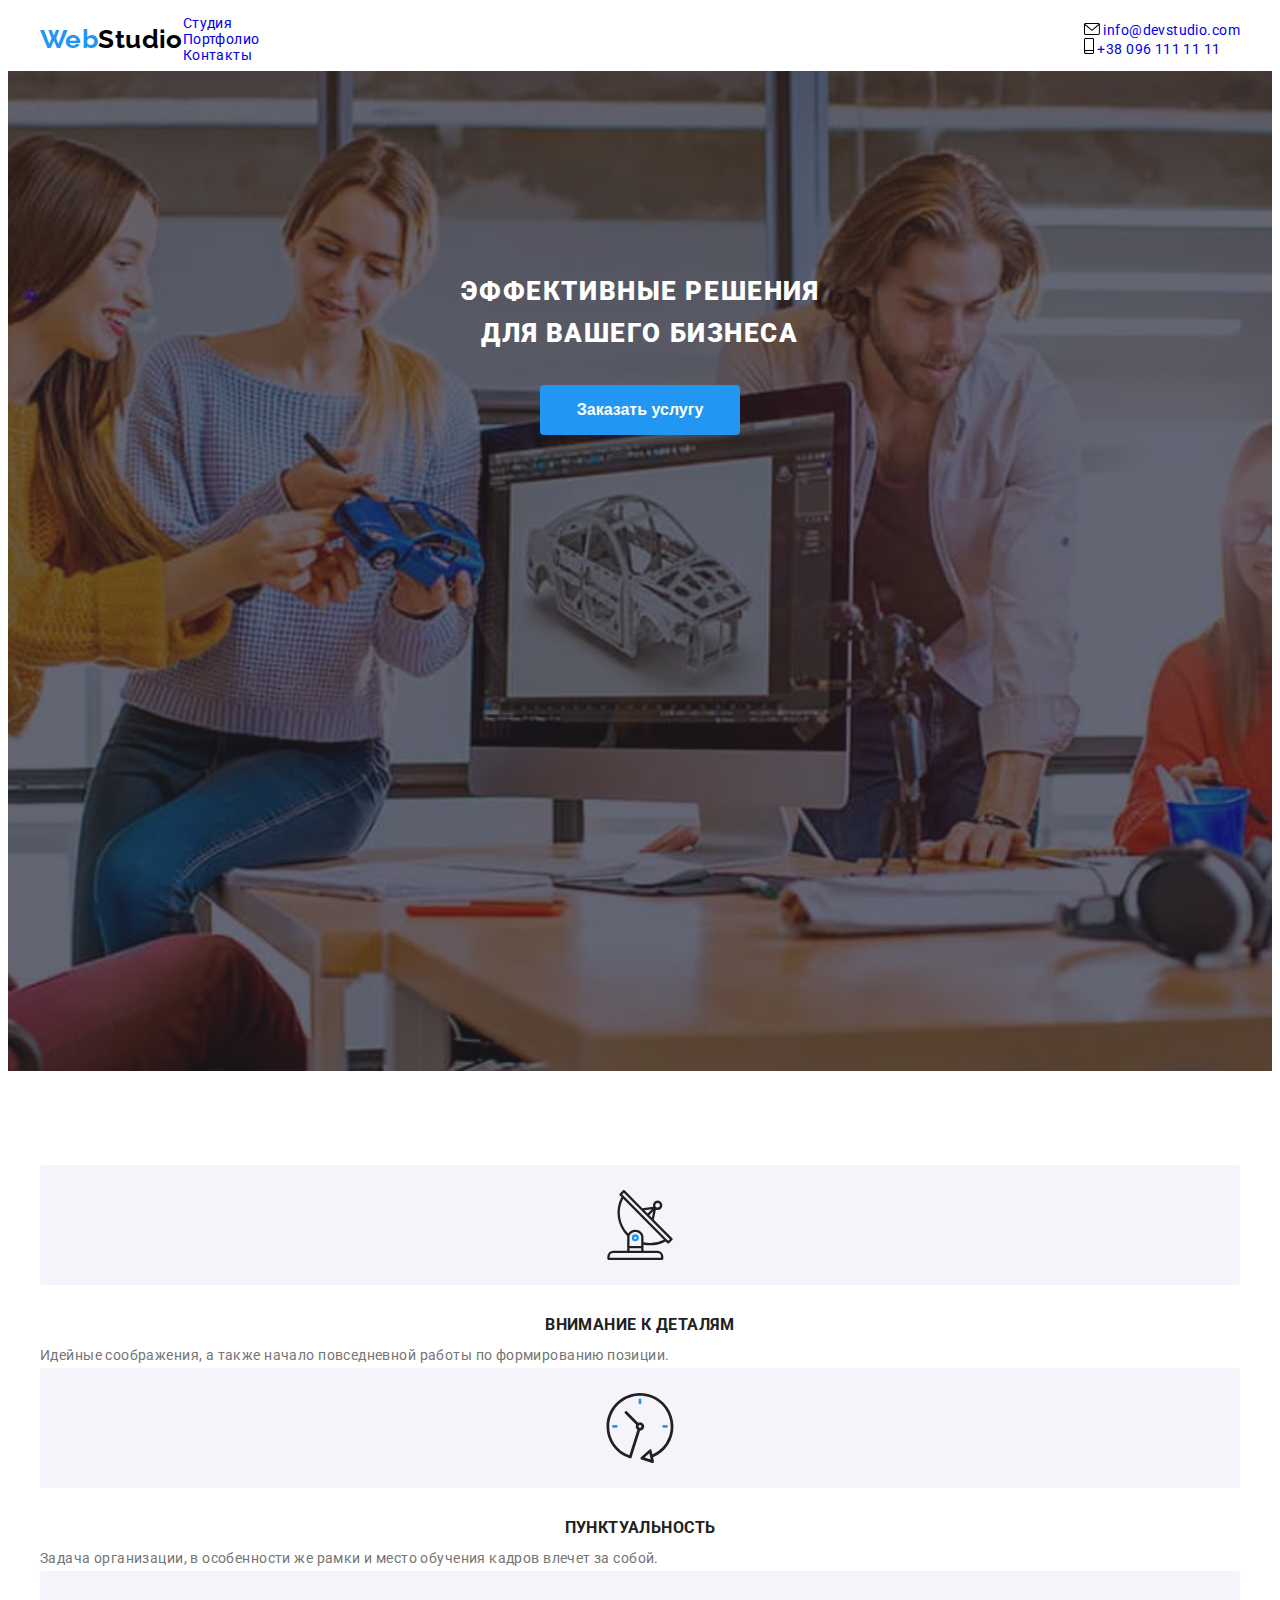
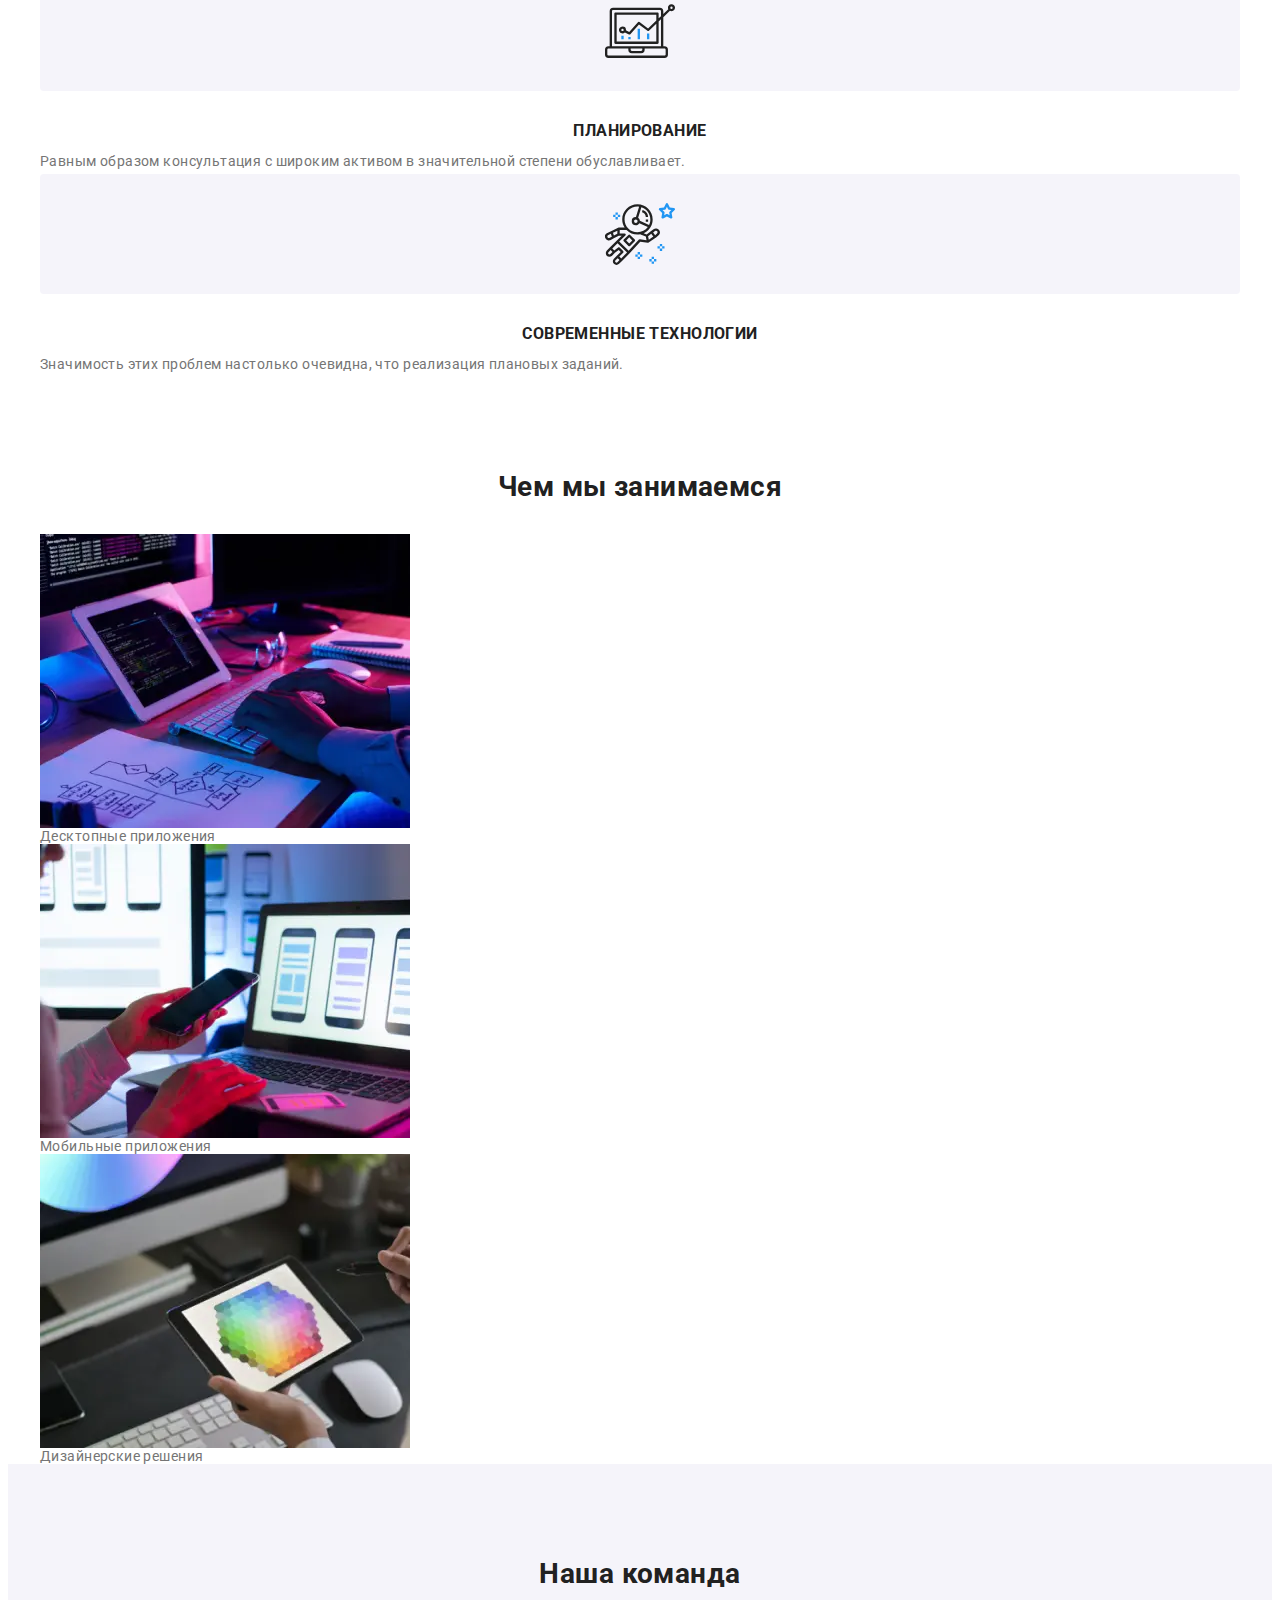
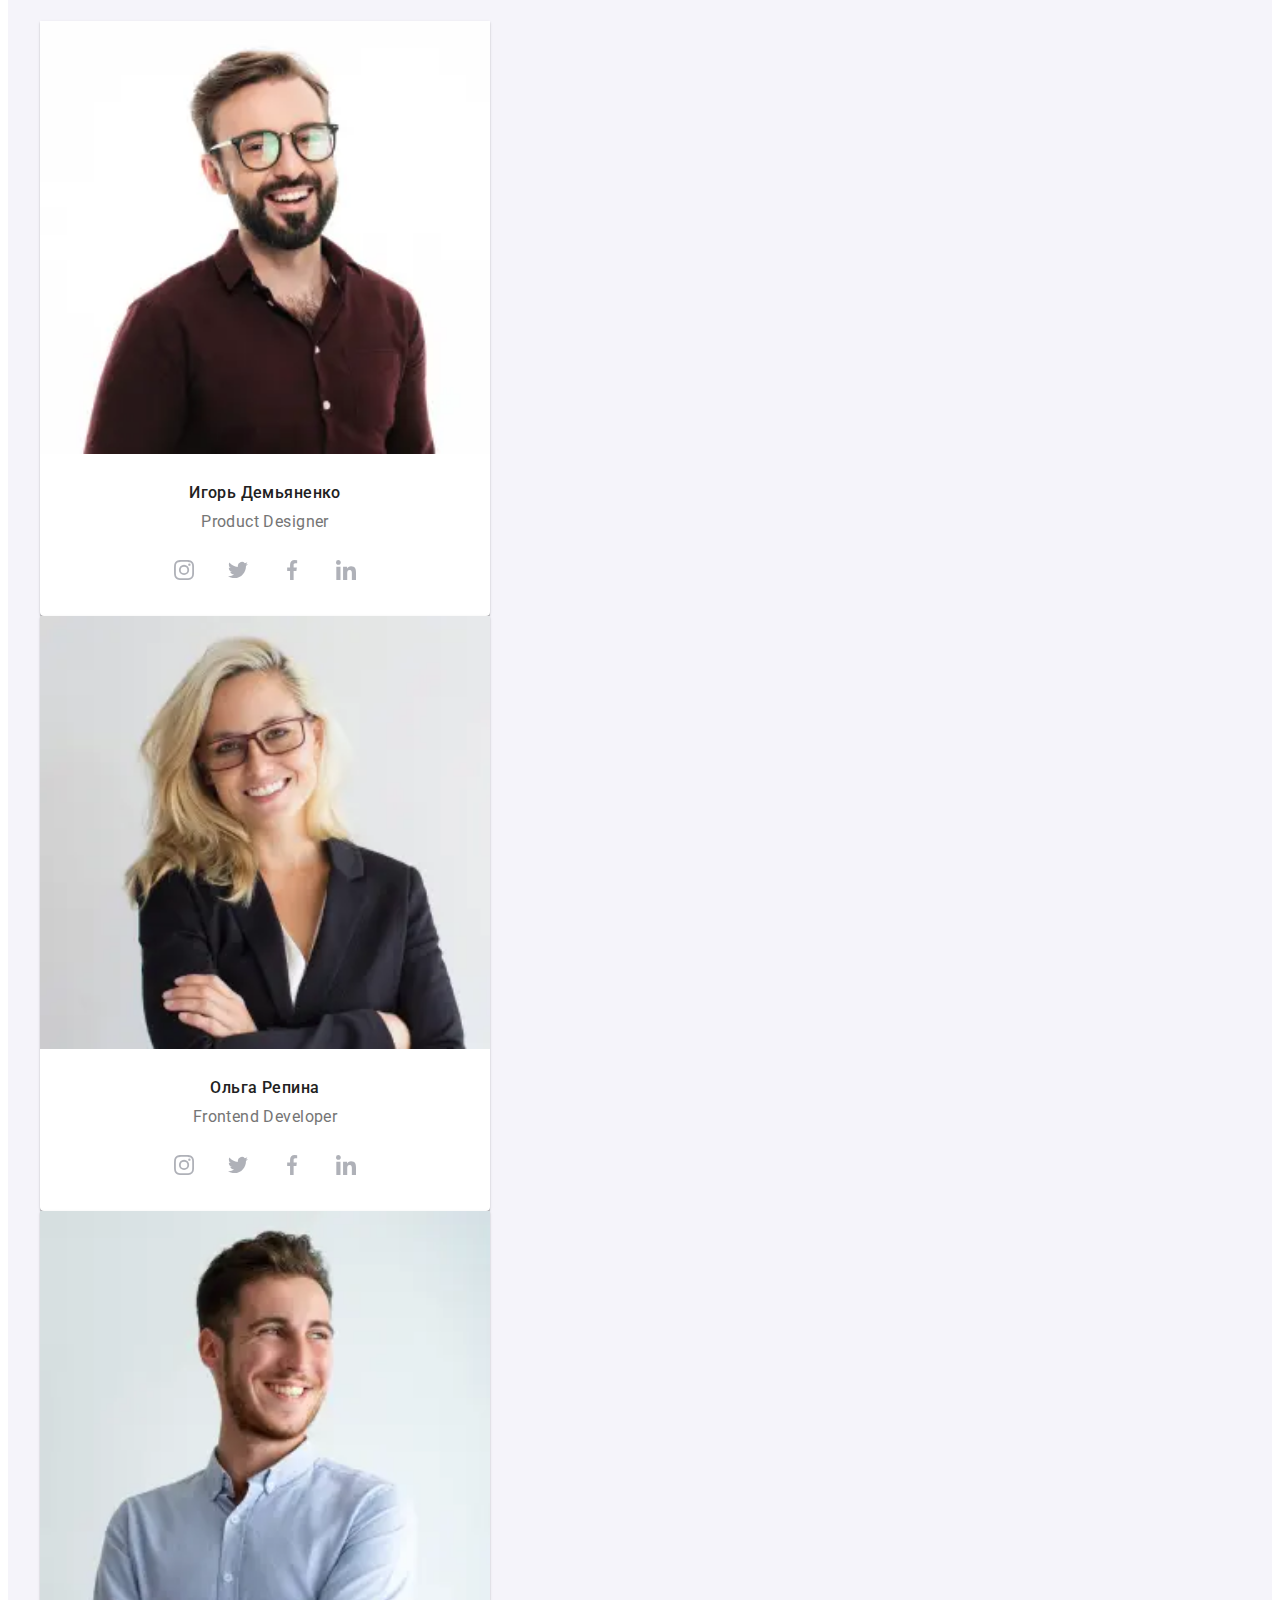
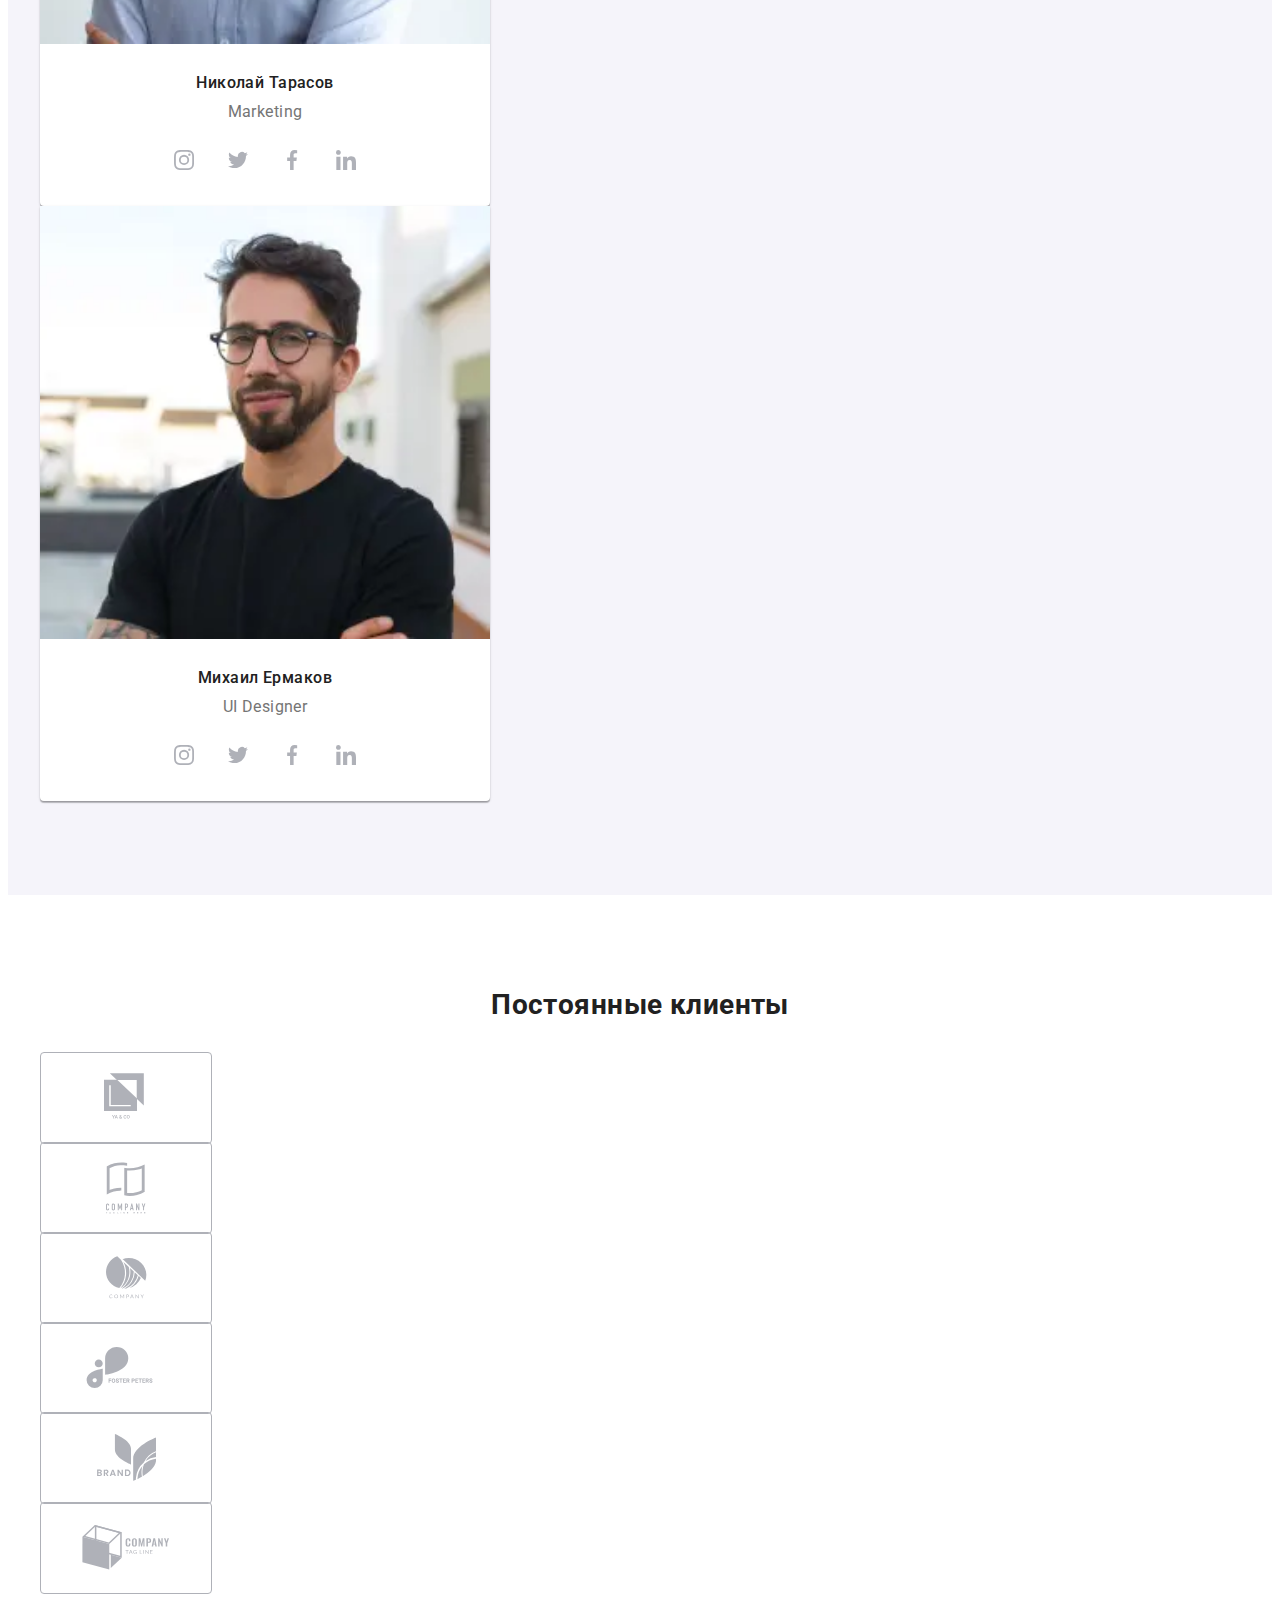
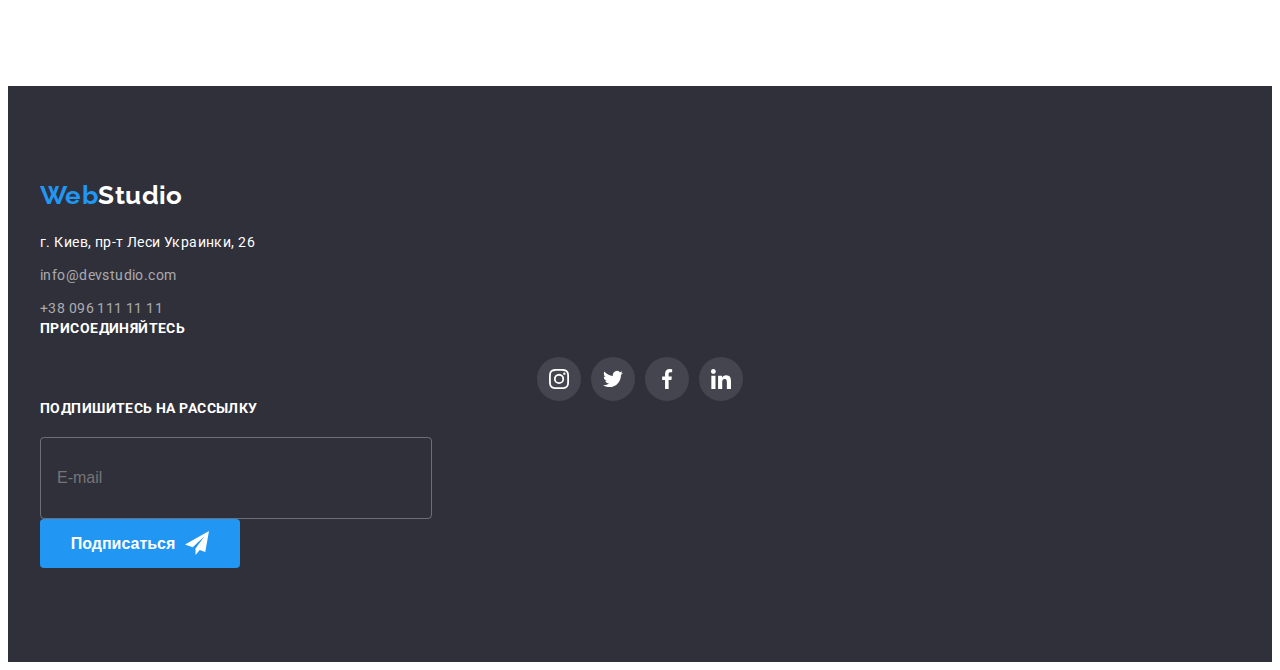
==== index.html @ 98436bc8 "мобильная версия без модалки" ====
<!DOCTYPE html>
<html lang="ru">
<head>
    <meta charset="UTF-8">
    <link rel="stylesheet" href="https://cdnjs.cloudflare.com/ajax/libs/modern-normalize/1.0.0/modern-normalize.min.css" integrity="sha512-ISS7cAi1PEhQ8jnbJpJZMd29NlhNj4AWYyLOSp2CE/CsHxTCu+r+t0D2yoJudVrd0/8fTVPUVDzY5Tvli75u/g==" crossorigin="anonymous" />
    <link rel="preconnect" href="https://fonts.gstatic.com">
    <link href="https://fonts.googleapis.com/css2?family=Raleway:wght@700&family=Roboto:wght@400;500;700;900&display=swap" rel="stylesheet">
    <link rel="stylesheet" href="./css/main.min.css">
    <meta name="viewport" content="width=device-width, initial-scale=1.0">
    <title>WebStudio</title>
</head>
<body>
    <header class="page-header">
        <div class="container">
            <!-- NAVIGATION -->
            <nav class="nav">
                <a href="./index.html" class="logo logo--top"><span class="web">Web</span><span class="studio">Studio</span></a>

                <ul class="nav__list">
                    <li class="nav__item">
                        <a href="./index.html" class="nav__link nav__link--current">Студия</a>
                    </li>

                    <li class="nav__item">
                        <a href="./portfolio.html" class="nav__link">Портфолио</a>
                    </li>

                    <li class="nav__item">
                        <a href="#" class="nav__link">Контакты</a>
                    </li>
                </ul>
            </nav>

            <!-- CONTACTS -->
            <ul class="contacts__list">
                <li class="contacts__item">
                    <a href="mailto:info@devstudio.com" class="contacts__link">
                        <svg class="contacts__icon" width="16" height="12">
                            <use href="./images/sprite.svg#icon-mail"></use>
                        </svg>
                        info@devstudio.com</a>
                </li>
                <li>
                    <a href="tel:+380961111111" class="contacts__link">
                        <svg class="contacts__icon" width="10" height="16">
                            <use href="./images/sprite.svg#icon-smartphone"></use>
                        </svg>
                        +38 096 111 11 11
                    </a>
                </li>
            </ul>

            <button class="burger" type="button" data-menu-button>
                <svg class="burger__icon" width="40" height="40">
                    <use href="./images/sprite.svg#icon-burger"></use>
                </svg>
            </button>
        </div>
            
        <div class="mobile-menu" data-menu>

            <button class="mobile-menu__close-button" type="button" data-menu-close>
                <svg class="close-button__icon" width="40" height="40">
                    <use href="./images/sprite.svg#icon-mobile-menu-close"></use>
                </svg>
            </button>

            <ul class="mobile-menu-nav">
                <li class="mobile-menu-nav__item">
                    <a href="./index.html" class="mobile-menu-nav__link current">
                        Студия
                    </a>
                </li>
                <li class="mobile-menu-nav__item">
                    <a href="./portfolio.html" class="mobile-menu-nav__link">
                        Портфолио
                    </a>
                </li>
                <li class="mobile-menu-nav__item">
                    <a href="" class="mobile-menu-nav__link">
                        Контакты
                    </a>
                </li>
            </ul>

            <ul class="mobile-menu-contacts">
                <li class="mobile-menu-contacts__item">
                    <a href="tel:+380961111111" class="mobile-menu-contacts__link mobile-menu-contacts__phone">
                        +38 096 111 11 11
                    </a>
                </li>
                <li class="mobile-menu-contacts__item">
                    <a href="mailto:info@devstudio.com" class="mobile-menu-contacts__link">
                        info@devstudio.com
                    </a>
                </li>
            </ul>

            <ul class="mobile-menu-social">
                <li class="mobile-menu-social__item">
                    <a href="www.instagram.com" class="mobile-menu-social__link">
                        Instagram
                    </a>
                </li>
                <li class="mobile-menu-social__item">
                    <a href="www.twitter.com" class="mobile-menu-social__link">
                        Twitter
                    </a>
                </li>
                <li class="mobile-menu-social__item">
                    <a href="www.facebook.com" class="mobile-menu-social__link">
                        Facebook
                    </a>
                </li>
                <li class="mobile-menu-social__item">
                    <a href="www.linkedin.com" class="mobile-menu-social__link">
                        LinkedIn
                    </a>
                </li>
            </ul>


        </div>

        
    </header>
<!--===HEADER ENDS===-->

<main>
     <!-- HERO -->
     <section class="hero">
        <div class="container">
            <h1 class="hero__title">Эффективные решения для вашего бизнеса</h1>
            <button type="button" class="button" data-modal-open>Заказать услугу</button>
        </div>
    </section>
    <!--===HERO ENDS===-->

    <!-- FEATURES-->
    <section class="features section-padding">
        <div class="container">

            <h2 class="visually-hidden">Наши особенности</h2>

            <ul class="features__list">

                <li class="features__item icon-antenna">
                    <h3 class="features__title">Внимание к деталям</h3>
                    <p class="features__text">Идейные соображения, а также начало повседневной работы по формированию позиции.</p>
                </li>

                <li class="features__item icon-clock">
                    <h3 class="features__title">Пунктуальность</h3>
                    <p class="features__text">Задача организации, в особенности же рамки и место обучения кадров влечет за собой.</p>
                </li>

                <li class="features__item icon-diagram">
                    <h3 class="features__title">Планирование</h3>
                    <p class="features__text">Равным образом консультация с широким активом в значительной степени обуславливает.</p>
                </li>

                <li class="features__item icon-astronaut">
                    <h3 class="features__title">Современные технологии</h3>
                    <p class="features__text">Значимость этих проблем настолько очевидна, что реализация плановых заданий.</p>
                </li>
            </ul>
        </div>
    </section>
    <!--===FEATURES ENDS===-->

    <!--WHAT WE DO-->
    <section class="what-we-do">
        <div class="container">

            <h2 class="section__title">Чем мы занимаемся</h2>

            <ul class="what-we-do__list">
                <li class="what-we-do__item">
                    <picture>
                        <source srcset="./images/what-we-do/ipad.webp 1x, ./images/what-we-do/ipad@2x.webp 2x" media="(min-width: 1200px)" type="image/webp" />
                        <img srcset="./images/what-we-do/ipad.jpg 1x, ./images/what-we-do/ipad@2x.jpg 2x" media="(min-width: 1200px)" src="./images/what-we-do/ipad.jpg" class="what-we-do__img" alt="desktop"/>
                    </picture>
                    
                    <div class="service-description">
                        <p class="service-description__text">
                            Десктопные приложения
                        </p>
                    </div>
                </li>
                <li class="what-we-do__item">
                    <picture>
                        <source srcset="./images/what-we-do/notebook.webp 1x, ./images/what-we-do/notebook@2x.webp 2x" media="(min-width: 1200px)" type="image/webp" />
                        <img srcset="./images/what-we-do/notebook.jpg 1x, ./images/what-we-do/notebook@2x.jpg 2x" media="(min-width: 1200px)" src="./images/what-we-do/notebook.jpg" class="what-we-do__img" alt="mobile"/>
                    </picture>
                 
                    <div class="service-description">
                        <p class="service-description__text">
                            Мобильные приложения
                        </p>
                    </div>
                </li>
                <li class="what-we-do__item">
                    <picture>
                        <source srcset="./images/what-we-do/pantone.webp 1x, ./images/what-we-do/pantone@2x.webp 2x" media="(min-width: 1200px)" type="image/webp" />
                        <img srcset="./images/what-we-do/pantone.jpg 1x, ./images/what-we-do/pantone@2x.jpg 2x" media="(min-width: 1200px)" src="./images/what-we-do/pantone.jpg" class="what-we-do__img" alt="design"/>
                    </picture>
                    
                    <div class="service-description">
                        <p class="service-description__text">
                            Дизайнерские решения
                        </p>
                    </div>
                </li>
            </ul>
        </div>
    </section>
    <!--===WHAT WE DO===-->

    <!-- OUR TEAM -->
    <section class="team section-padding">
        <div class="container">

            <h2 class="section__title">Наша команда</h2>

            <ul class="team-list">
                <!-- Member 1 -->
                <li class="team-list__item">
                    <picture>
                        <source srcset="./images/team/card1-desktop.webp 1x, ./images/team/card1-desktop@2x.webp 2x" media="(min-width: 1200px)" type="image/webp" />
                        <source srcset="./images/team/card1-desktop.jpg 1x, ./images/team/card1-desktop@2x.jpg 2x" media="(min-width: 1200px)"/>

                        <source srcset="./images/team/card1-tablet.webp 1x, ./images/team/card1-tablet@2x.webp 2x" media="(min-width: 768px)" type="image/webp" />
                        <source srcset="./images/team/card1-tablet.jpg 1x, ./images/team/card1-tablet@2x.jpg 2x" media="(min-width: 768px)"/>

                        <source srcset="./images/team/card1-mobile.webp 1x, ./images/team/card1-mobile@2x.webp 2x" media="(min-width: 320px)" type="image/webp" />

                        <img class="team-list__img" srcset="./images/team/card1-mobile.jpg 1x, ./images/team/card1-mobile@2x.jpg 2x" src="./images/team/card1-mobile.jpg" alt="Игорь Демьяненко Product Designer">
                    </picture>
                    
                    <div class="member-description">
                        <h3 class="member-description__name">Игорь Демьяненко</h3>
                        <p class="member-description__role">Product Designer</p>
                        
                        <!-- SOCIAL LINK LIST -->
                        <ul class="social-list">
                            <li class="social-list__item">
                                <a href="www.instagram.com" class="social-list__link">
                                    <svg class="social-list__icon" width="20" height="20">
                                        <use href="./images/sprite.svg#icon-instagram"></use>
                                    </svg>
                                </a>
                            </li>

                            <li class="social-list__item">
                                <a href="www.twitter.com" class="social-list__link">
                                    <svg class="social-list__icon" width="20" height="20">
                                        <use href="./images/sprite.svg#icon-twitter"></use>
                                    </svg>
                                </a>
                            </li>
                            <li class="social-list__item">
                                <a href="www.facebook.com" class="social-list__link">
                                    <svg class="social-list__icon" width="20" height="20">
                                        <use href="./images/sprite.svg#icon-facebook"></use>
                                    </svg>
                                </a>
                            </li>
                            <li class="social-list__item">
                                <a href="www.linkedin.com" class="social-list__link">
                                    <svg class="social-list__icon" width="20" height="20">
                                        <use href="./images/sprite.svg#icon-linkedin"></use>
                                    </svg>
                                </a>
                            </li>
                        </ul>
                    </div>
                </li>

                <!-- Member 2 -->
                <li class="team-list__item">

                    <picture>
                        <source srcset="./images/team/card2-desktop.webp 1x, ./images/team/card2-desktop@2x.webp 2x" media="(min-width: 1200px)" type="image/webp" />
                        <source srcset="./images/team/card2-desktop.jpg 1x, ./images/team/card2-desktop@2x.jpg 2x" media="(min-width: 1200px)"/>

                        <source srcset="./images/team/card2-tablet.webp 1x, ./images/team/card2-tablet@2x.webp 2x" media="(min-width: 768px)" type="image/webp" />
                        <source srcset="./images/team/card2-tablet.jpg 1x, ./images/team/card2-tablet@2x.jpg 2x" media="(min-width: 768px)"/>

                        <source srcset="./images/team/card2-mobile.webp 1x, ./images/team/card2-mobile@2x.webp 2x" media="(min-width: 320px)" type="image/webp" />

                        <img class="team-list__img" srcset="./images/team/card2-mobile.jpg 1x, ./images/team/card2-mobile@2x.jpg 2x" src="./images/team/card2-mobile.jpg" alt="Ольга Репина Frontend Developer">
                    </picture>
                     
                    
                    <div class="member-description">
                        <h3 class="member-description__name">Ольга Репина</h3>
                        <p class="member-description__role">Frontend Developer</p>

                         <!-- SOCIAL LINK LIST -->
                        <ul class="social-list">
                            <li class="social-list__item">
                                <a href="www.instagram.com" class="social-list__link">
                                    <svg class="social-list__icon" width="20" height="20">
                                        <use href="./images/sprite.svg#icon-instagram"></use>
                                    </svg>
                                </a>
                            </li>

                            <li class="social-list__item">
                                <a href="www.twitter.com" class="social-list__link">
                                    <svg class="social-list__icon" width="20" height="20">
                                        <use href="./images/sprite.svg#icon-twitter"></use>
                                    </svg>
                                </a>
                            </li>
                            <li class="social-list__item">
                                <a href="www.facebook.com" class="social-list__link">
                                    <svg class="social-list__icon" width="20" height="20">
                                        <use href="./images/sprite.svg#icon-facebook"></use>
                                    </svg>
                                </a>
                            </li>
                            <li class="social-list__item">
                                <a href="www.linkedin.com" class="social-list__link">
                                    <svg class="social-list__icon" width="20" height="20">
                                        <use href="./images/sprite.svg#icon-linkedin"></use>
                                    </svg>
                                </a>
                            </li>
                        </ul>
                    </div>
                </li>

                <!-- Member 3 -->
                <li class="team-list__item">

                    <picture>
                        <source srcset="./images/team/card3-desktop.webp 1x, ./images/team/card3-desktop@2x.webp 2x" media="(min-width: 1200px)" type="image/webp" />
                        <source srcset="./images/team/card3-desktop.jpg 1x, ./images/team/card3-desktop@2x.jpg 2x" media="(min-width: 1200px)"/>

                        <source srcset="./images/team/card3-tablet.webp 1x, ./images/team/card3-tablet@2x.webp 2x" media="(min-width: 768px)" type="image/webp" />
                        <source srcset="./images/team/card3-tablet.jpg 1x, ./images/team/card3-tablet@2x.jpg 2x" media="(min-width: 768px)"/>

                        <source srcset="./images/team/card3-mobile.webp 1x, ./images/team/card3-mobile@2x.webp 2x" media="(min-width: 320px)" type="image/webp" />

                        <img class="team-list__img" srcset="./images/team/card3-mobile.jpg 1x, ./images/team/card3-mobile@2x.jpg 2x" src="./images/team/card3-mobile.jpg" alt="Николай Тарасов Marketing">
                    </picture>
                    
                    <div class="member-description">
                        <h3 class="member-description__name">Николай Тарасов</h3>
                        <p class="member-description__role">Marketing</p>

                        <!-- SOCIAL LINK LIST -->
                        <ul class="social-list">
                            <li class="social-list__item">
                                <a href="www.instagram.com" class="social-list__link">
                                    <svg class="social-list__icon" width="20" height="20">
                                        <use href="./images/sprite.svg#icon-instagram"></use>
                                    </svg>
                                </a>
                            </li>

                            <li class="social-list__item">
                                <a href="www.twitter.com" class="social-list__link">
                                    <svg class="social-list__icon" width="20" height="20">
                                        <use href="./images/sprite.svg#icon-twitter"></use>
                                    </svg>
                                </a>
                            </li>
                            <li class="social-list__item">
                                <a href="www.facebook.com" class="social-list__link">
                                    <svg class="social-list__icon" width="20" height="20">
                                        <use href="./images/sprite.svg#icon-facebook"></use>
                                    </svg>
                                </a>
                            </li>
                            <li class="social-list__item">
                                <a href="www.linkedin.com" class="social-list__link">
                                    <svg class="social-list__icon" width="20" height="20">
                                        <use href="./images/sprite.svg#icon-linkedin"></use>
                                    </svg>
                                </a>
                            </li>
                        </ul>
                    </div>
                </li>

                <!-- Member 4 -->
                <li class="team-list__item">

                    <picture>
                        <source srcset="./images/team/card4-desktop.webp 1x, ./images/team/card4-desktop@2x.webp 2x" media="(min-width: 1200px)" type="image/webp" />
                        <source srcset="./images/team/card4-desktop.jpg 1x, ./images/team/card4-desktop@2x.jpg 2x" media="(min-width: 1200px)"/>

                        <source srcset="./images/team/card4-tablet.webp 1x, ./images/team/card4-tablet@2x.webp 2x" media="(min-width: 768px)" type="image/webp" />
                        <source srcset="./images/team/card4-tablet.jpg 1x, ./images/team/card4-tablet@2x.jpg 2x" media="(min-width: 768px)"/>

                        <source srcset="./images/team/card4-mobile.webp 1x, ./images/team/card4-mobile@2x.webp 2x" media="(min-width: 320px)" type="image/webp" />

                        <img class="team-list__img" srcset="./images/team/card4-mobile.jpg 1x, ./images/team/card4-mobile@2x.jpg 2x" src="./images/team/card4-mobile.jpg" alt="Михаил Ермаков UI Designer">
                    </picture>
                
                    <div class="member-description">
                        <h3 class="member-description__name">Михаил Ермаков</h3>
                        <p class="member-description__role">UI Designer</p>

                        <!-- SOCIAL LINK LIST -->
                        <ul class="social-list">
                            <li class="social-list__item">
                                <a href="www.instagram.com" class="social-list__link">
                                    <svg class="social-list__icon" width="20" height="20">
                                        <use href="./images/sprite.svg#icon-instagram"></use>
                                    </svg>
                                </a>
                            </li>

                            <li class="social-list__item">
                                <a href="www.twitter.com" class="social-list__link">
                                    <svg class="social-list__icon" width="20" height="20">
                                        <use href="./images/sprite.svg#icon-twitter"></use>
                                    </svg>
                                </a>
                            </li>
                            <li class="social-list__item">
                                <a href="www.facebook.com" class="social-list__link">
                                    <svg class="social-list__icon" width="20" height="20">
                                        <use href="./images/sprite.svg#icon-facebook"></use>
                                    </svg>
                                </a>
                            </li>
                            <li class="social-list__item">
                                <a href="www.linkedin.com" class="social-list__link">
                                    <svg class="social-list__icon" width="20" height="20">
                                        <use href="./images/sprite.svg#icon-linkedin"></use>
                                    </svg>
                                </a>
                            </li>
                        </ul>
                    </div>
                </li>
            </ul>
        </div>
    </section>
    <!--===TEAM ENDS===-->

     <!-- CLIENTS -->
     <section class="clients section-padding">
        <div class="container">

            <h2 class="section__title">Постоянные клиенты</h2>

            <ul class="clients-list">

                <li class="clients-list__item">
                    <a href="#" class="clients-list__link">
                        <svg class="clients-list__icon" width="44" height="49">
                            <use href="./images/sprite.svg#icon-yaco"></use>
                        </svg>
                    </a>
                </li>

                <li class="clients-list__item">
                    <a href="#" class="clients-list__link">
                        <svg class="clients-list__icon" width="40" height="52">
                            <use href="./images/sprite.svg#icon-companytagline"></use>
                        </svg>
                    </a>
                </li>

                <li class="clients-list__item">
                    <a href="#" class="clients-list__link">
                        <svg class="clients-list__icon" width="41" height="43">
                            <use href="./images/sprite.svg#icon-company"></use>
                        </svg>
                    </a>
                </li>

                <li class="clients-list__item">
                    <a href="#" class="clients-list__link">
                        <svg class="clients-list__icon" width="80" height="42">
                            <use href="./images/sprite.svg#icon-fosterpeter"></use>
                        </svg>
                    </a>   
                </li>

                <li class="clients-list__item">
                    <a href="#" class="clients-list__link">
                        <svg class="clients-list__icon" width="59" height="47">
                            <use href="./images/sprite.svg#icon-brand"></use>
                        </svg>
                    </a>
                </li>

                <li class="clients-list__item">
                    <a href="#" class="clients-list__link">
                        <svg class="clients-list__icon" width="88" height="45">
                            <use href="./images/sprite.svg#icon-companycube"></use>
                        </svg>
                    </a>
                </li>
            </ul>
        </div>
    </section>
    <!--===CLIENTS ENDS===-->

</main>

 <!-- FOOTER -->
 <footer class="footer section-padding">
    <div class="container">

        <div class="adress">
            <a href="./index.html" class="logo"><span class="web">Web</span><span class="studio studio--footer">Studio</span></a>
            <address>
                <ul class="adress-list">
                    <li class="adress__item">
                        <a href="https://goo.gl/maps/qAZLpgprCSPZe2HK8" class="adress__link adress__link--light">г. Киев, пр-т Леси Украинки, 26</a>
                    </li>

                    <li class="adress__item">
                        <a href="mailto:info@devstudio.com" class="adress__link">info@devstudio.com</a>
                    </li>

                    <li class="adress__item">
                        <a href="tel:+380961111111" class="adress__link">+38 096 111 11 11</a>
                    </li>
                </ul>
            </address>
        </div>

        <div class="join">
           <p class="join__title">Присоединяйтесь</p>
           <ul class="join-list">
               <li class="join-list__item">
                    <a href="#" class="join-list__link">
                        <svg class="join-list__icon" width="20" height="20">
                            <use href="./images/sprite.svg#icon-instagram"></use>
                        </svg>
                    </a>
                </li>

                <li class="join-list__item">
                    <a href="#" class="join-list__link">
                        <svg class="join-list__icon" width="20" height="20">
                            <use href="./images/sprite.svg#icon-twitter"></use>
                        </svg>
                    </a>
                </li>

                <li class="join-list__item">
                    <a href="" class="join-list__link">
                        <svg class="join-list__icon" width="20" height="20">
                            <use href="./images/sprite.svg#icon-facebook"></use>
                        </svg>
                    </a>
                </li>

            <li class="join-list__item">
                <a href="" class="join-list__link">
                    <svg class="join-list__icon" width="20" height="20">
                        <use href="./images/sprite.svg#icon-linkedin"></use>
                    </svg>
                </a>
            </li>
           </ul>
       </div>

       <div class="subscribe">

           <p class="subscribe__title">Подпишитесь на рассылку</p>
            <form class="subscribe__form">
                <input class="subscribe__input" type="email" name="email" placeholder="E-mail" autocomplete="off">
                <button class="button subscribe__button" type="submit">
                    Подписаться
                    <svg width="24" height="24" class="subscribe__icon">
                        <use href="./images/sprite.svg#icon-telegram"></use>
                    </svg>
                </button>
            </form>
       </div>
      
       
    </div>
</footer>
<!--===FOOTER ENDS===-->


<script src="./js/mobile-menu.js"></script>
<script src="./js/modal.js"></script>           
</body>
</html>
---- css/main.min.css ----
:root{--primary-text-color: #757575;--title-text-color: #212121;--accent-color: #2196F3;--main-light-color: #ffffff;--accent-bg-color: #F5F4FA;--footer-bg-color: #2F303A;--footer-text-color: rgba(255, 255, 255, 0.6);--black-color: #000000;--icons-color: #AFB1B8;--standart-cubic: cubic-bezier(0.4, 0, 0.2, 1);--text-font: "Roboto", sans-serif;--logo-font: "Raleway", sans-serif}.visually-hidden{position:absolute !important;clip:rect(1px 1px 1px 1px);clip:rect(1px, 1px, 1px, 1px);padding:0 !important;border:0 !important;height:1px !important;width:1px !important;overflow:hidden}body{font-family:var(--text-font);background-color:var(--main-light-color);color:var(--primary-text-color);letter-spacing:0.03em;font-size:14px}h1,h2,h3,h4,h5,h6,p{margin:0}ul,ol{margin:0;padding:0;list-style:none}img{display:block;max-width:100%;height:auto}a{text-decoration:none}address{font-style:normal}.section-padding{padding-top:60px;padding-bottom:60px}@media only screen and (min-width: 1200px){.section-padding{padding-top:94px;padding-bottom:94px}}.container{width:100%;padding-left:15px;padding-right:15px;margin:0 auto}.page-header .container{display:flex;align-items:center;justify-content:space-between}@media screen and (min-width: 480px){.container{width:480px}}@media only screen and (min-width: 768px){.container{width:768px}}@media only screen and (min-width: 1200px){.container{width:1200px}}@media screen and (max-width: 767px){.burger,.mobile-menu__close-button{background-color:transparent;border:none;padding:0;display:inline-block}.burger__icon{display:block}.mobile-menu{position:absolute;width:100%;max-width:480px;height:100vh;top:0;left:50%;transform:translateX(-50%) translateY(-110%);background-color:#fff;padding-top:6vh;padding-left:7vw;padding-bottom:6vh;overflow-y:scroll;transition:transform 250ms linear}}@media screen and (max-width: 767px) and (max-width: 374px){.mobile-menu{padding-left:3vw}}@media screen and (max-width: 767px){.mobile-menu.is-open{transform:translateX(-50%) translateY(0)}.mobile-menu__close-button{position:absolute;top:10px;right:15px}}@media only screen and (min-width: 768px){.burger{display:none}.mobile-menu{display:none}}.mobile-menu-nav{margin-bottom:38vh}@media screen and (max-width: 374px){.mobile-menu-nav{margin-bottom:30vh}}.mobile-menu-nav__item:not(:last-child){margin-bottom:4vh}.mobile-menu-nav__link{font-size:40px;font-weight:500;line-height:1.175;letter-spacing:0.02em;color:var(--title-text-color)}.mobile-menu-nav__link.current{color:var(--accent-color)}.mobile-menu-nav__link:focus{color:var(--accent-color)}.mobile-menu-contacts{margin-bottom:6vh}.mobile-menu-contacts__item:not(:last-child){margin-bottom:4vh}.mobile-menu-contacts__link{font-size:24px;font-weight:500;line-height:1.166;letter-spacing:0.02em;color:var(--primary-text-color)}.mobile-menu-contacts__link:focus{color:var(--accent-color)}.mobile-menu-contacts__phone{font-size:34px;font-weight:500;line-height:1.176;letter-spacing:0.02em;color:var(--accent-color)}.mobile-menu-social{display:flex;align-items:center}.mobile-menu-social__item{display:flex;align-items:center}.mobile-menu-social__item+.mobile-menu-social__item{margin-left:2vw}.mobile-menu-social__item:not(:last-child)::after{content:'';display:inline-block;width:1px;height:22px;background-color:rgba(33,33,33,0.2);margin-left:2vw}.mobile-menu-social__link{font-size:18px;font-weight:500;line-height:1.222;letter-spacing:0.02em;color:var(--accent-color)}@media screen and (max-width: 374px){.mobile-menu-social__link{font-size:16px}}.logo{display:inline-block;font-family:var(--logo-font);font-weight:700;font-size:26px;line-height:1.19}.logo--top{padding:16px 0}.logo .web{color:var(--accent-color)}.logo .studio{color:var(--black-color)}.logo .studio--footer{color:var(--main-light-color)}.adress .logo{margin-bottom:20px}@media screen and (max-width: 767px){.nav__list{display:none}}@media only screen and (min-width: 768px){.nav{display:flex;align-items:center}}@media screen and (max-width: 767px){.contacts__list{display:none}}.button{min-width:200px;padding:10px 15px;display:inline-block;color:var(--main-light-color);background-color:var(--accent-color);text-align:center;cursor:pointer;border-radius:4px;font-weight:700;font-size:16px;line-height:1.87;border:none}.section__title{text-align:center;margin-bottom:30px;color:var(--title-text-color);font-size:28px;line-height:1.17;font-weight:700}.hero{height:400px;margin-left:auto;margin-right:auto;text-align:center;padding:118px 0;background-color:var(--footer-bg-color);background-image:linear-gradient(to right, rgba(47,48,58,0.4), rgba(47,48,58,0.4)),url("../images/hero-480.jpg");background-position:center;background-size:cover;background-repeat:no-repeat}@media screen and (min-width: 1200px){.hero{height:600px;padding:200px 0}}@media screen and (min-device-pixel-ratio: 2) and (min-width: 320px), screen and (min-resolution: 192dpi) and (min-width: 320px), screen and (min-resolution: 2dppx) and (min-width: 320px){.hero{background-image:linear-gradient(to right, rgba(47,48,58,0.4), rgba(47,48,58,0.4)),url("../images/hero-480@2x.jpg")}}@media screen and (min-width: 768px){.hero{background-image:linear-gradient(to right, rgba(47,48,58,0.4), rgba(47,48,58,0.4)),url("../images/hero-768.jpg")}}@media screen and (min-device-pixel-ratio: 2) and (min-width: 768px), screen and (min-resolution: 192dpi) and (min-width: 768px), screen and (min-resolution: 2dppx) and (min-width: 768px){.hero{background-image:linear-gradient(to right, rgba(47,48,58,0.4), rgba(47,48,58,0.4)),url("../images/hero-768@2x.jpg")}}@media screen and (min-width: 1200px){.hero{background-image:linear-gradient(to right, rgba(47,48,58,0.4), rgba(47,48,58,0.4)),url("../images/hero-1200.jpg")}}@media screen and (min-device-pixel-ratio: 2) and (min-width: 1200px), screen and (min-resolution: 192dpi) and (min-width: 1200px), screen and (min-resolution: 2dppx) and (min-width: 1200px){.hero{background-image:linear-gradient(to right, rgba(47,48,58,0.4), rgba(47,48,58,0.4)),url("../images/hero-1200@2x.jpg")}}.hero__title{max-width:360px;margin-bottom:30px;margin-left:auto;margin-right:auto;color:var(--main-light-color);font-weight:900;font-size:26px;line-height:1.615;letter-spacing:0.06em;text-transform:uppercase}.features__item::before{content:'';display:block;height:120px;background-color:var(--accent-bg-color);border-radius:4px;margin-bottom:30px;background-repeat:no-repeat;background-size:70px 70px;background-position:center}.icon-antenna::before{background-image:url("../images/antenna.svg")}.icon-clock::before{background-image:url("../images/clock.svg")}.icon-diagram::before{background-image:url("../images/diagram.svg")}.icon-astronaut::before{background-image:url("../images/astronaut.svg")}@media screen and (max-width: 767px){.features__item{width:100%;max-width:480px;margin-bottom:30px}}.features__title{margin-bottom:10px;color:var(--title-text-color);font-weight:700;text-transform:uppercase;line-height:1.17;text-align:center}.features__text{line-height:1.71}@media screen and (max-width: 1199px){.what-we-do{display:none}}.team{text-align:center;background-color:var(--accent-bg-color)}.team-list__item{max-width:450px;border-radius:0px 0px 4px 4px;box-shadow:0px 1px 3px rgba(0,0,0,0.12),0px 1px 1px rgba(0,0,0,0.14),0px 2px 1px rgba(0,0,0,0.2);background-color:#ffffff;font-size:16px;line-height:1.18}.team-list__img{width:100%;height:auto}.member-description{padding:30px 15px 24px 15px}.member-description__name{font-size:16px;margin-bottom:10px;font-weight:500;color:var(--title-text-color)}.member-description__role{margin-bottom:16px}@media screen and (max-width: 767px){.team-list__item:not(:last-child){margin-bottom:30px}}.social-list{display:flex;justify-content:center}.social-list__icon{fill:currentColor}.social-list__item:not(:last-child){margin-right:10px}.social-list__link{display:flex;justify-content:center;align-items:center;width:44px;height:44px;border-radius:50%;background-color:rgba(0,0,0,0);color:var(--icons-color);transition:color 250ms var(--standart-cubic),background-color 250ms var(--standart-cubic)}.social-list__link:hover,.social-list__link:focus{background-color:var(--accent-color);color:var(--main-light-color)}.clients{text-align:center}@media screen and (max-width: 1199px){.clients-list{display:flex;flex-wrap:wrap;justify-content:center;margin:-15px}}.clients-list__icon{fill:currentColor}@media screen and (max-width: 1199px){.clients-list__item{margin:15px}}.clients-list__item{width:170px;height:90px}.clients-list__link{display:flex;justify-content:center;align-items:center;height:100%;width:100%;cursor:pointer;border:1px solid #afb1b8;border-radius:4px;color:var(--icons-color);transition:color 250ms var(--standart-cubic),border-color 250ms var(--standart-cubic)}.clients-list__link:hover,.clients-list__link:focus{color:var(--accent-color);border-color:var(--accent-color)}.footer{background-color:var(--footer-bg-color)}@media screen and (max-width: 1199px){.adress,.join,.subscribe{text-align:center}.adress,.join{margin-bottom:60px}.subscribe__form{display:flex;flex-direction:column;align-items:center;max-width:450px}.subscribe__input{margin-bottom:20px}}.adress__item:not(:last-child){margin-bottom:9px}.adress__link{line-height:1.71;color:var(--footer-text-color);transition:color 250ms var(--standart-cubic)}.adress__link--light{color:var(--main-light-color)}.adress__link:hover,.adress__link:focus{color:var(--accent-color)}.join__title,.subscribe__title{font-weight:700;line-height:1.14;text-transform:uppercase;color:var(--main-light-color);margin-top:0;margin-bottom:20px}.join-list{display:flex;justify-content:center}.join-list__icon{fill:currentColor}.join-list__item:not(:last-child){margin-right:10px}.join-list__link{display:flex;justify-content:center;align-items:center;width:44px;height:44px;border-radius:50%;background-color:rgba(255,255,255,0.1);color:var(--main-light-color);transition:color 250ms var(--standart-cubic),background-color 250ms var(--standart-cubic)}.join-list__link:hover,.join-list__link:focus{background-color:var(--accent-color)}.subscribe__input{width:358px;height:50px;padding:15px 16px;background-color:transparent;border:1px solid rgba(255,255,255,0.3);border-radius:4px;outline:none;font-size:16px;line-height:1.25;color:var(--accent-bg-color);transition:border-color 250ms var(--standart-cubic)}.subscribe__input:hover,.subscribe__input:focus{border-color:var(--accent-color)}.subscribe__button{display:flex;justify-content:center;align-items:center}.subscribe__button .subscribe__icon{fill:currentColor;margin-left:10px}.button-list{display:flex}@media screen and (max-width: 767px){.button-list{flex-wrap:wrap;margin:-8px -4px;margin-bottom:32px}.button-list__item{margin:8px 4px}.portfolio__item{max-width:450px}.portfolio__item:not(:last-child){margin-bottom:30px}}.portfolio__button{cursor:pointer;padding:6px 22px;text-align:center;font-weight:500;font-size:16px;line-height:1.62;letter-spacing:0.03em;color:var(--title-text-color);background-color:var(--accent-bg-color);border-radius:4px;border:none;transition:background-color 250ms var(--standart-cubic),color 250ms var(--standart-cubic),box-shadow 250ms var(--standart-cubic)}.portfolio__button:hover,.portfolio__button:focus{background-color:var(--accent-color);color:var(--main-light-color);box-shadow:0px 3px 1px rgba(0,0,0,0.1),0px 1px 2px rgba(0,0,0,0.08),0px 2px 2px rgba(0,0,0,0.12)}.portfolio__item{background-color:var(--main-light-color);outline:1px solid #EEEEEE}.portfolio__link{display:block;width:100%;color:inherit;transition:box-shadow 250ms var(--standart-cubic)}.portfolio__link:hover,.portfolio__link:focus{box-shadow:0px 1px 1px rgba(0,0,0,0.12),0px 4px 4px rgba(0,0,0,0.06),1px 4px 6px rgba(0,0,0,0.16)}.portfolio__description{padding:20px 24px}.portfolio__title{margin-top:0;margin-bottom:4px;font-weight:700;font-size:18px;line-height:2;letter-spacing:0.06em;color:var(--title-text-color)}.portfolio__type{margin-top:0;margin-bottom:0;font-size:16px;line-height:1.87;letter-spacing:0.03em;color:var(--primary-text-color)}.portfolio__animation{position:relative;overflow:hidden}.overlay{position:absolute;left:0;top:0;width:100%;height:100%;padding:77px 24px;background-color:rgba(33,150,243,0.9);transform:translateY(101%);transition:transform 250ms cubic-bezier(0.4, 0, 0.2, 1)}.portfolio__link:hover .overlay,.portfolio__link:focus .overlay{transform:translateY(0)}.overlay__text{font-family:Roboto;font-size:18px;line-height:28px;letter-spacing:0.03em;color:#FFFFFF}@media screen and (max-width: 430px){.overlay{padding:25px 20px}.overlay__text{font-size:16px}}@media screen and (max-width: 360px){.overlay{padding:15px 20px}.overlay__text{font-size:14px}}
/*# sourceMappingURL=main.min.css.map */
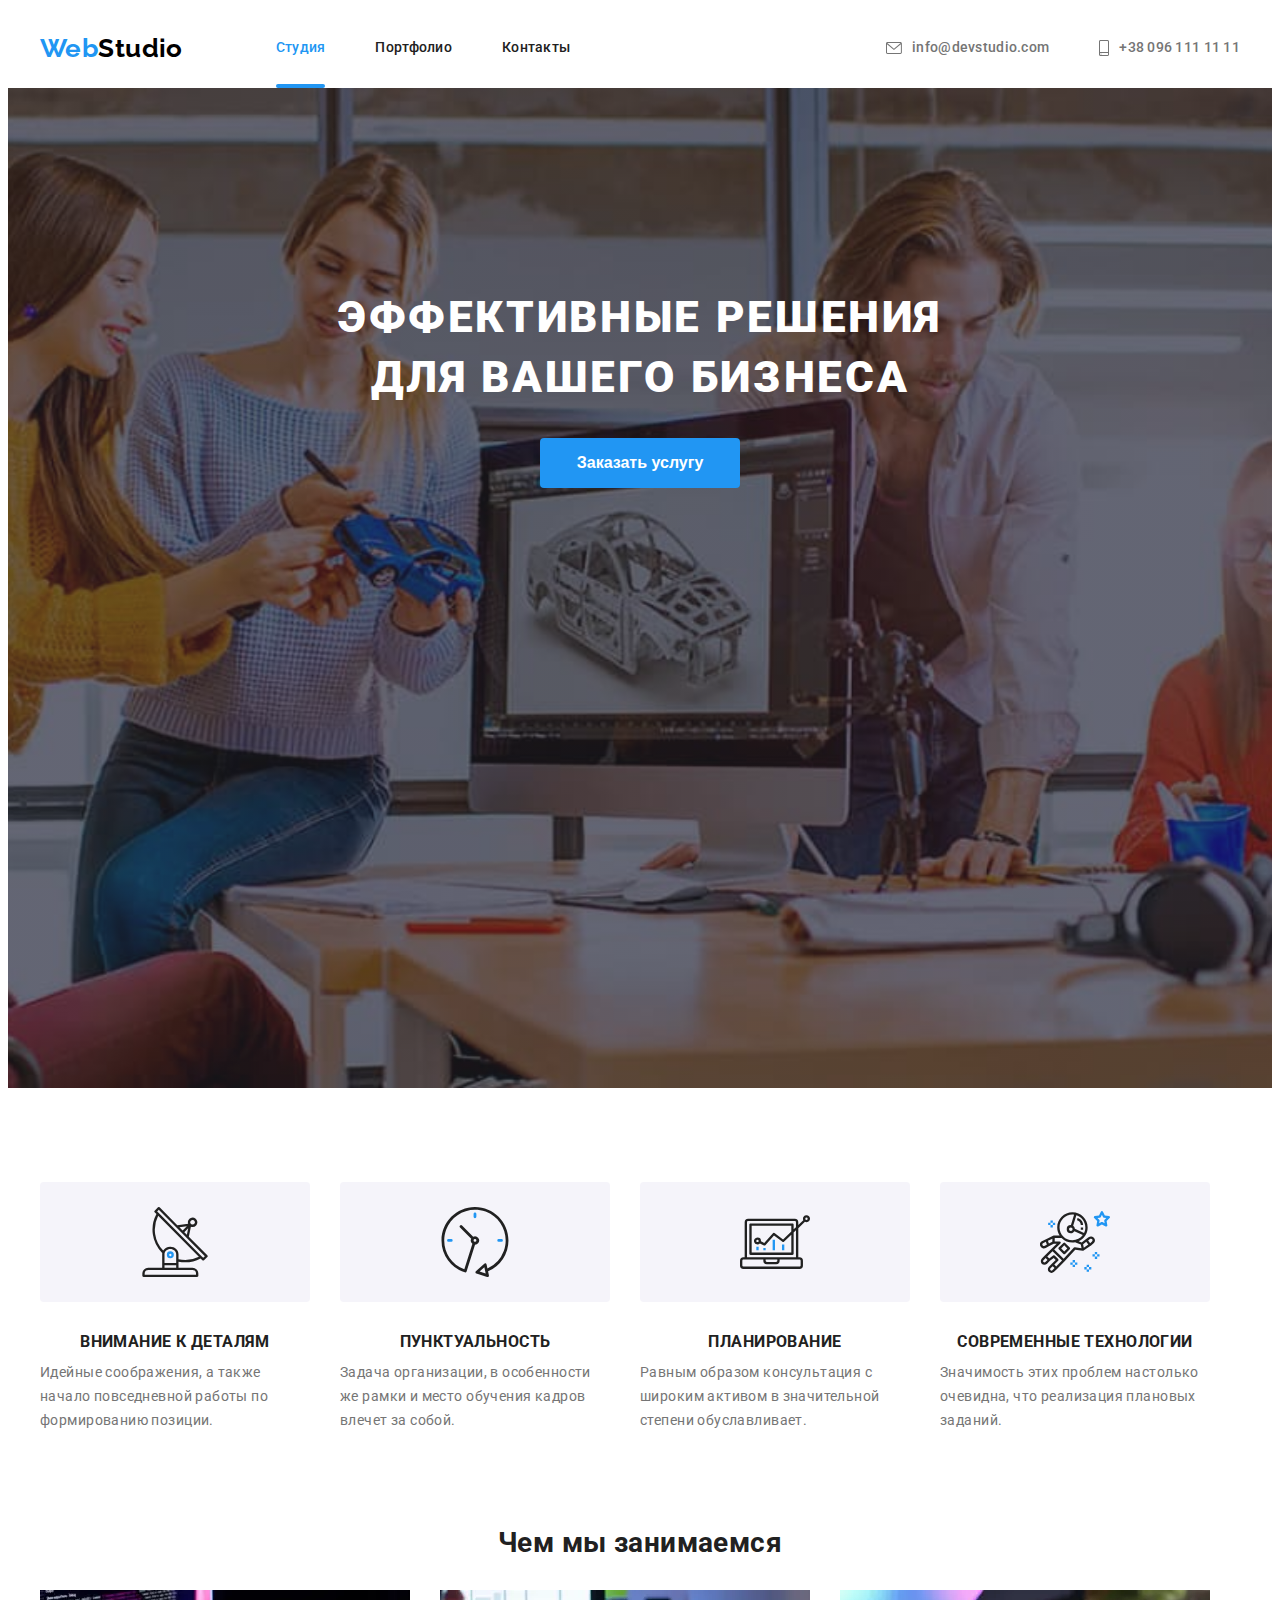
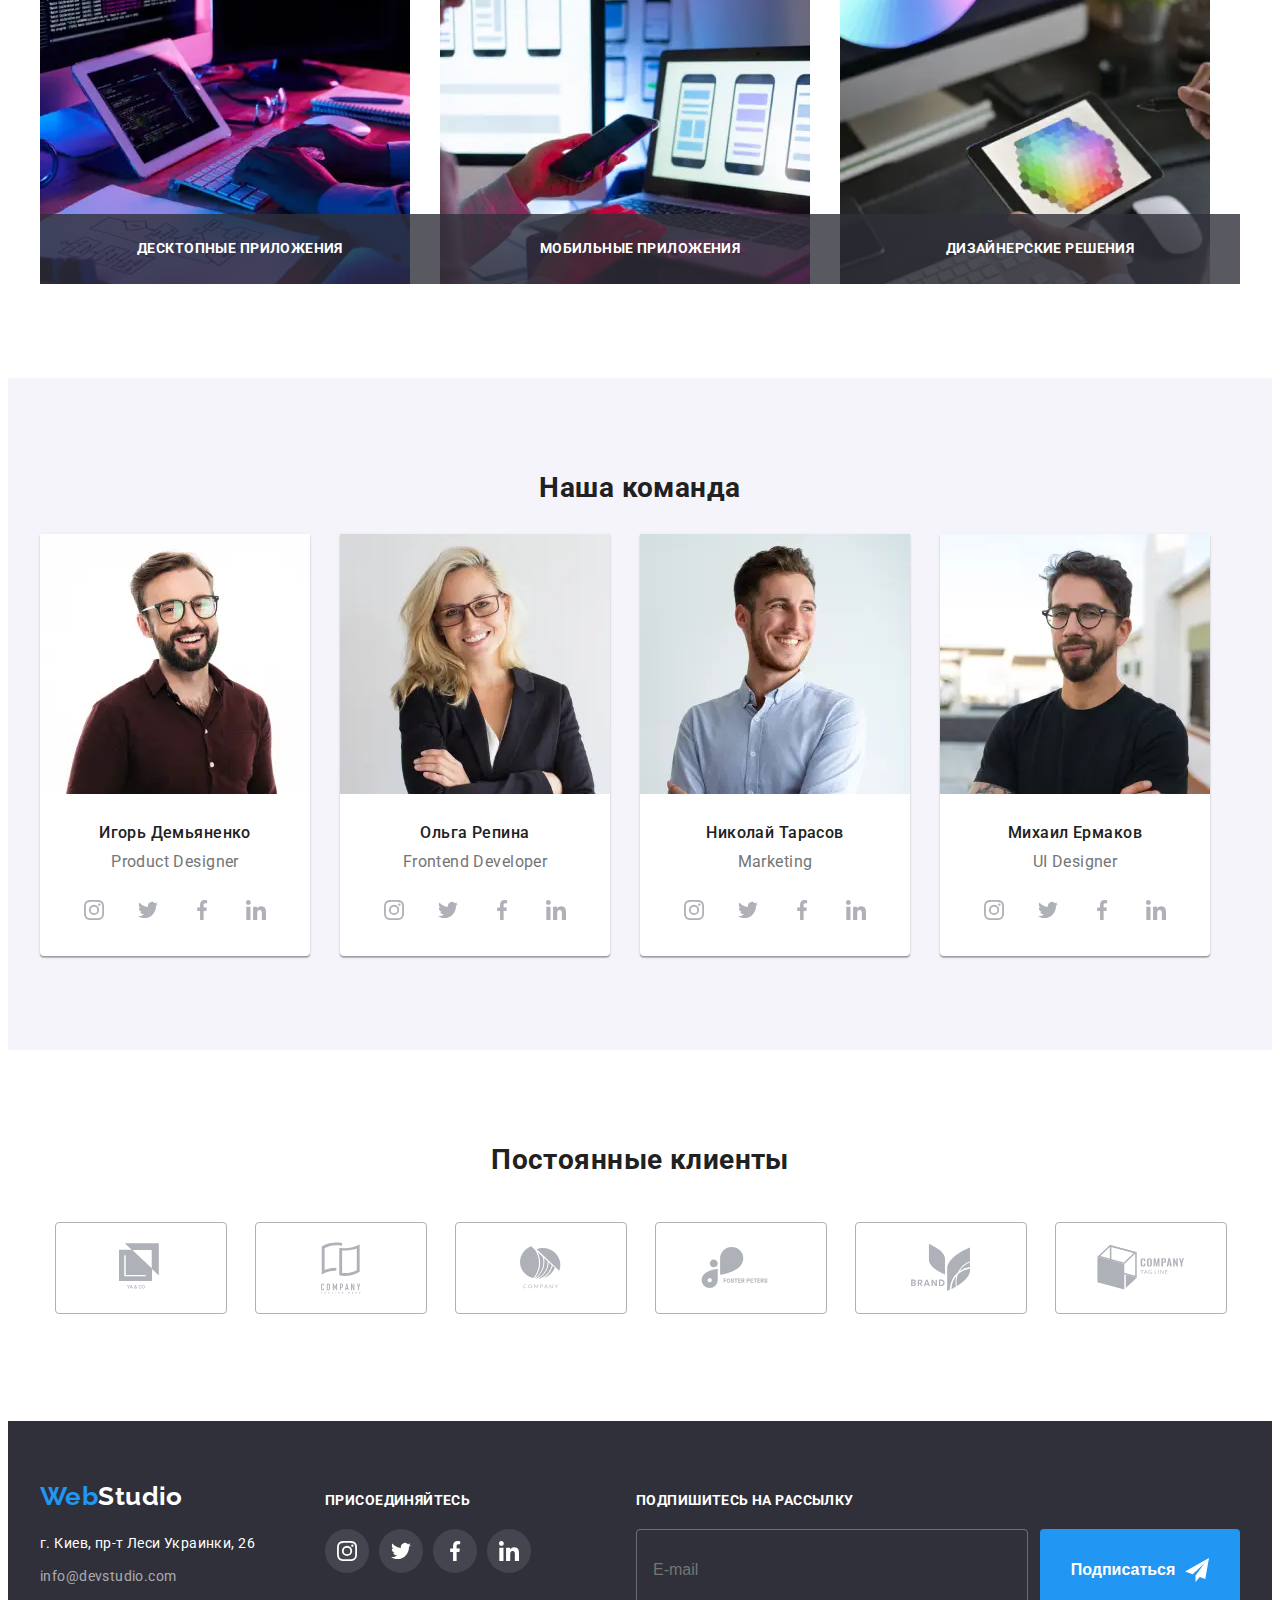
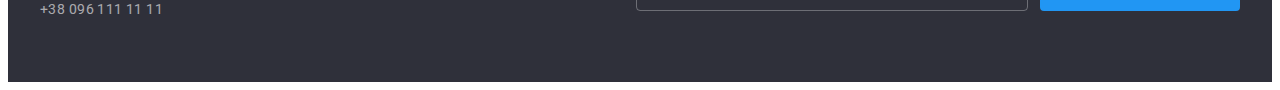
==== commit 0725070b: "без модалки" ====
--- a/index.html
+++ b/index.html
@@ -506,7 +506,7 @@
 </main>
 
  <!-- FOOTER -->
- <footer class="footer section-padding">
+ <footer class="footer">
     <div class="container">
 
         <div class="adress">
@@ -584,6 +584,62 @@
 </footer>
 <!--===FOOTER ENDS===-->
 
+<!-- MODAL -->
+<div class="backdrop is-hidden" data-modal>
+    <div class="modal">
+
+        <button class="close-button" type="button"  data-modal-close>
+            <svg class="close-icon" width="18" height="18">
+                <use href="./images/sprite.svg#icon-close"></use>
+            </svg>
+        </button>
+        
+        <p class="modal__title">Оставьте свои данные, мы вам перезвоним</p>
+
+        <form class="modal__form">
+
+            <label class="modal__label" for="name">Имя</label>
+
+            <div class="input-box">
+                <input class="modal__input" type="text" name="name" id="name">
+                <svg class="modal__icon" width="12" height="12">
+                    <use href="./images/sprite.svg#icon-person"></use>
+                </svg>
+            </div>
+
+            <label class="modal__label" for="tel">Телефон</label>
+
+            <div class="input-box">
+                <input class="modal__input" type="tel" name="phone_number" id="tel">
+                <svg class="modal__icon" width="13" height="13">
+                    <use href="./images/sprite.svg#icon-phone"></use>
+                </svg>
+            </div>
+
+            <label class="modal__label" for="mail">Почта</label>
+
+            <div  class="input-box">
+                <input class="modal__input" type="email" name="email" id="mail">
+                <svg class="modal__icon" width="15" height="12">
+                    <use href="./images/sprite.svg#icon-Vector"></use>
+                </svg>
+            </div>
+
+            <label class="modal__label" for="comment">Комментарий</label>
+
+            <textarea class="modal__textarea" name="comment" placeholder="Введите текст" id="comment"></textarea>
+            
+
+            <label class="agreement">
+                <input class="checkbox" type="checkbox" name="policy">
+                <span class="agreement__text">Соглашаюсь с рассылкой и принимаю <a href="#" class="agreement__link"> Условия договора</a></span>
+            </label>
+
+            <button class="button modal__button" type="submit">Отправить</button>
+        </form>
+
+    </div>
+</div>
 
 <script src="./js/mobile-menu.js"></script>
 <script src="./js/modal.js"></script>           
--- a/css/main.min.css
+++ b/css/main.min.css
@@ -1,2 +1,2 @@
-:root{--primary-text-color: #757575;--title-text-color: #212121;--accent-color: #2196F3;--main-light-color: #ffffff;--accent-bg-color: #F5F4FA;--footer-bg-color: #2F303A;--footer-text-color: rgba(255, 255, 255, 0.6);--black-color: #000000;--icons-color: #AFB1B8;--standart-cubic: cubic-bezier(0.4, 0, 0.2, 1);--text-font: "Roboto", sans-serif;--logo-font: "Raleway", sans-serif}.visually-hidden{position:absolute !important;clip:rect(1px 1px 1px 1px);clip:rect(1px, 1px, 1px, 1px);padding:0 !important;border:0 !important;height:1px !important;width:1px !important;overflow:hidden}body{font-family:var(--text-font);background-color:var(--main-light-color);color:var(--primary-text-color);letter-spacing:0.03em;font-size:14px}h1,h2,h3,h4,h5,h6,p{margin:0}ul,ol{margin:0;padding:0;list-style:none}img{display:block;max-width:100%;height:auto}a{text-decoration:none}address{font-style:normal}.section-padding{padding-top:60px;padding-bottom:60px}@media only screen and (min-width: 1200px){.section-padding{padding-top:94px;padding-bottom:94px}}.container{width:100%;padding-left:15px;padding-right:15px;margin:0 auto}.page-header .container{display:flex;align-items:center;justify-content:space-between}@media screen and (min-width: 480px){.container{width:480px}}@media only screen and (min-width: 768px){.container{width:768px}}@media only screen and (min-width: 1200px){.container{width:1200px}}@media screen and (max-width: 767px){.burger,.mobile-menu__close-button{background-color:transparent;border:none;padding:0;display:inline-block}.burger__icon{display:block}.mobile-menu{position:absolute;width:100%;max-width:480px;height:100vh;top:0;left:50%;transform:translateX(-50%) translateY(-110%);background-color:#fff;padding-top:6vh;padding-left:7vw;padding-bottom:6vh;overflow-y:scroll;transition:transform 250ms linear}}@media screen and (max-width: 767px) and (max-width: 374px){.mobile-menu{padding-left:3vw}}@media screen and (max-width: 767px){.mobile-menu.is-open{transform:translateX(-50%) translateY(0)}.mobile-menu__close-button{position:absolute;top:10px;right:15px}}@media only screen and (min-width: 768px){.burger{display:none}.mobile-menu{display:none}}.mobile-menu-nav{margin-bottom:38vh}@media screen and (max-width: 374px){.mobile-menu-nav{margin-bottom:30vh}}.mobile-menu-nav__item:not(:last-child){margin-bottom:4vh}.mobile-menu-nav__link{font-size:40px;font-weight:500;line-height:1.175;letter-spacing:0.02em;color:var(--title-text-color)}.mobile-menu-nav__link.current{color:var(--accent-color)}.mobile-menu-nav__link:focus{color:var(--accent-color)}.mobile-menu-contacts{margin-bottom:6vh}.mobile-menu-contacts__item:not(:last-child){margin-bottom:4vh}.mobile-menu-contacts__link{font-size:24px;font-weight:500;line-height:1.166;letter-spacing:0.02em;color:var(--primary-text-color)}.mobile-menu-contacts__link:focus{color:var(--accent-color)}.mobile-menu-contacts__phone{font-size:34px;font-weight:500;line-height:1.176;letter-spacing:0.02em;color:var(--accent-color)}.mobile-menu-social{display:flex;align-items:center}.mobile-menu-social__item{display:flex;align-items:center}.mobile-menu-social__item+.mobile-menu-social__item{margin-left:2vw}.mobile-menu-social__item:not(:last-child)::after{content:'';display:inline-block;width:1px;height:22px;background-color:rgba(33,33,33,0.2);margin-left:2vw}.mobile-menu-social__link{font-size:18px;font-weight:500;line-height:1.222;letter-spacing:0.02em;color:var(--accent-color)}@media screen and (max-width: 374px){.mobile-menu-social__link{font-size:16px}}.logo{display:inline-block;font-family:var(--logo-font);font-weight:700;font-size:26px;line-height:1.19}.logo--top{padding:16px 0}.logo .web{color:var(--accent-color)}.logo .studio{color:var(--black-color)}.logo .studio--footer{color:var(--main-light-color)}.adress .logo{margin-bottom:20px}@media screen and (max-width: 767px){.nav__list{display:none}}@media only screen and (min-width: 768px){.nav{display:flex;align-items:center}}@media screen and (max-width: 767px){.contacts__list{display:none}}.button{min-width:200px;padding:10px 15px;display:inline-block;color:var(--main-light-color);background-color:var(--accent-color);text-align:center;cursor:pointer;border-radius:4px;font-weight:700;font-size:16px;line-height:1.87;border:none}.section__title{text-align:center;margin-bottom:30px;color:var(--title-text-color);font-size:28px;line-height:1.17;font-weight:700}.hero{height:400px;margin-left:auto;margin-right:auto;text-align:center;padding:118px 0;background-color:var(--footer-bg-color);background-image:linear-gradient(to right, rgba(47,48,58,0.4), rgba(47,48,58,0.4)),url("../images/hero-480.jpg");background-position:center;background-size:cover;background-repeat:no-repeat}@media screen and (min-width: 1200px){.hero{height:600px;padding:200px 0}}@media screen and (min-device-pixel-ratio: 2) and (min-width: 320px), screen and (min-resolution: 192dpi) and (min-width: 320px), screen and (min-resolution: 2dppx) and (min-width: 320px){.hero{background-image:linear-gradient(to right, rgba(47,48,58,0.4), rgba(47,48,58,0.4)),url("../images/hero-480@2x.jpg")}}@media screen and (min-width: 768px){.hero{background-image:linear-gradient(to right, rgba(47,48,58,0.4), rgba(47,48,58,0.4)),url("../images/hero-768.jpg")}}@media screen and (min-device-pixel-ratio: 2) and (min-width: 768px), screen and (min-resolution: 192dpi) and (min-width: 768px), screen and (min-resolution: 2dppx) and (min-width: 768px){.hero{background-image:linear-gradient(to right, rgba(47,48,58,0.4), rgba(47,48,58,0.4)),url("../images/hero-768@2x.jpg")}}@media screen and (min-width: 1200px){.hero{background-image:linear-gradient(to right, rgba(47,48,58,0.4), rgba(47,48,58,0.4)),url("../images/hero-1200.jpg")}}@media screen and (min-device-pixel-ratio: 2) and (min-width: 1200px), screen and (min-resolution: 192dpi) and (min-width: 1200px), screen and (min-resolution: 2dppx) and (min-width: 1200px){.hero{background-image:linear-gradient(to right, rgba(47,48,58,0.4), rgba(47,48,58,0.4)),url("../images/hero-1200@2x.jpg")}}.hero__title{max-width:360px;margin-bottom:30px;margin-left:auto;margin-right:auto;color:var(--main-light-color);font-weight:900;font-size:26px;line-height:1.615;letter-spacing:0.06em;text-transform:uppercase}.features__item::before{content:'';display:block;height:120px;background-color:var(--accent-bg-color);border-radius:4px;margin-bottom:30px;background-repeat:no-repeat;background-size:70px 70px;background-position:center}.icon-antenna::before{background-image:url("../images/antenna.svg")}.icon-clock::before{background-image:url("../images/clock.svg")}.icon-diagram::before{background-image:url("../images/diagram.svg")}.icon-astronaut::before{background-image:url("../images/astronaut.svg")}@media screen and (max-width: 767px){.features__item{width:100%;max-width:480px;margin-bottom:30px}}.features__title{margin-bottom:10px;color:var(--title-text-color);font-weight:700;text-transform:uppercase;line-height:1.17;text-align:center}.features__text{line-height:1.71}@media screen and (max-width: 1199px){.what-we-do{display:none}}.team{text-align:center;background-color:var(--accent-bg-color)}.team-list__item{max-width:450px;border-radius:0px 0px 4px 4px;box-shadow:0px 1px 3px rgba(0,0,0,0.12),0px 1px 1px rgba(0,0,0,0.14),0px 2px 1px rgba(0,0,0,0.2);background-color:#ffffff;font-size:16px;line-height:1.18}.team-list__img{width:100%;height:auto}.member-description{padding:30px 15px 24px 15px}.member-description__name{font-size:16px;margin-bottom:10px;font-weight:500;color:var(--title-text-color)}.member-description__role{margin-bottom:16px}@media screen and (max-width: 767px){.team-list__item:not(:last-child){margin-bottom:30px}}.social-list{display:flex;justify-content:center}.social-list__icon{fill:currentColor}.social-list__item:not(:last-child){margin-right:10px}.social-list__link{display:flex;justify-content:center;align-items:center;width:44px;height:44px;border-radius:50%;background-color:rgba(0,0,0,0);color:var(--icons-color);transition:color 250ms var(--standart-cubic),background-color 250ms var(--standart-cubic)}.social-list__link:hover,.social-list__link:focus{background-color:var(--accent-color);color:var(--main-light-color)}.clients{text-align:center}@media screen and (max-width: 1199px){.clients-list{display:flex;flex-wrap:wrap;justify-content:center;margin:-15px}}.clients-list__icon{fill:currentColor}@media screen and (max-width: 1199px){.clients-list__item{margin:15px}}.clients-list__item{width:170px;height:90px}.clients-list__link{display:flex;justify-content:center;align-items:center;height:100%;width:100%;cursor:pointer;border:1px solid #afb1b8;border-radius:4px;color:var(--icons-color);transition:color 250ms var(--standart-cubic),border-color 250ms var(--standart-cubic)}.clients-list__link:hover,.clients-list__link:focus{color:var(--accent-color);border-color:var(--accent-color)}.footer{background-color:var(--footer-bg-color)}@media screen and (max-width: 1199px){.adress,.join,.subscribe{text-align:center}.adress,.join{margin-bottom:60px}.subscribe__form{display:flex;flex-direction:column;align-items:center;max-width:450px}.subscribe__input{margin-bottom:20px}}.adress__item:not(:last-child){margin-bottom:9px}.adress__link{line-height:1.71;color:var(--footer-text-color);transition:color 250ms var(--standart-cubic)}.adress__link--light{color:var(--main-light-color)}.adress__link:hover,.adress__link:focus{color:var(--accent-color)}.join__title,.subscribe__title{font-weight:700;line-height:1.14;text-transform:uppercase;color:var(--main-light-color);margin-top:0;margin-bottom:20px}.join-list{display:flex;justify-content:center}.join-list__icon{fill:currentColor}.join-list__item:not(:last-child){margin-right:10px}.join-list__link{display:flex;justify-content:center;align-items:center;width:44px;height:44px;border-radius:50%;background-color:rgba(255,255,255,0.1);color:var(--main-light-color);transition:color 250ms var(--standart-cubic),background-color 250ms var(--standart-cubic)}.join-list__link:hover,.join-list__link:focus{background-color:var(--accent-color)}.subscribe__input{width:358px;height:50px;padding:15px 16px;background-color:transparent;border:1px solid rgba(255,255,255,0.3);border-radius:4px;outline:none;font-size:16px;line-height:1.25;color:var(--accent-bg-color);transition:border-color 250ms var(--standart-cubic)}.subscribe__input:hover,.subscribe__input:focus{border-color:var(--accent-color)}.subscribe__button{display:flex;justify-content:center;align-items:center}.subscribe__button .subscribe__icon{fill:currentColor;margin-left:10px}.button-list{display:flex}@media screen and (max-width: 767px){.button-list{flex-wrap:wrap;margin:-8px -4px;margin-bottom:32px}.button-list__item{margin:8px 4px}.portfolio__item{max-width:450px}.portfolio__item:not(:last-child){margin-bottom:30px}}.portfolio__button{cursor:pointer;padding:6px 22px;text-align:center;font-weight:500;font-size:16px;line-height:1.62;letter-spacing:0.03em;color:var(--title-text-color);background-color:var(--accent-bg-color);border-radius:4px;border:none;transition:background-color 250ms var(--standart-cubic),color 250ms var(--standart-cubic),box-shadow 250ms var(--standart-cubic)}.portfolio__button:hover,.portfolio__button:focus{background-color:var(--accent-color);color:var(--main-light-color);box-shadow:0px 3px 1px rgba(0,0,0,0.1),0px 1px 2px rgba(0,0,0,0.08),0px 2px 2px rgba(0,0,0,0.12)}.portfolio__item{background-color:var(--main-light-color);outline:1px solid #EEEEEE}.portfolio__link{display:block;width:100%;color:inherit;transition:box-shadow 250ms var(--standart-cubic)}.portfolio__link:hover,.portfolio__link:focus{box-shadow:0px 1px 1px rgba(0,0,0,0.12),0px 4px 4px rgba(0,0,0,0.06),1px 4px 6px rgba(0,0,0,0.16)}.portfolio__description{padding:20px 24px}.portfolio__title{margin-top:0;margin-bottom:4px;font-weight:700;font-size:18px;line-height:2;letter-spacing:0.06em;color:var(--title-text-color)}.portfolio__type{margin-top:0;margin-bottom:0;font-size:16px;line-height:1.87;letter-spacing:0.03em;color:var(--primary-text-color)}.portfolio__animation{position:relative;overflow:hidden}.overlay{position:absolute;left:0;top:0;width:100%;height:100%;padding:77px 24px;background-color:rgba(33,150,243,0.9);transform:translateY(101%);transition:transform 250ms cubic-bezier(0.4, 0, 0.2, 1)}.portfolio__link:hover .overlay,.portfolio__link:focus .overlay{transform:translateY(0)}.overlay__text{font-family:Roboto;font-size:18px;line-height:28px;letter-spacing:0.03em;color:#FFFFFF}@media screen and (max-width: 430px){.overlay{padding:25px 20px}.overlay__text{font-size:16px}}@media screen and (max-width: 360px){.overlay{padding:15px 20px}.overlay__text{font-size:14px}}
+:root{--primary-text-color: #757575;--title-text-color: #212121;--accent-color: #2196F3;--main-light-color: #ffffff;--accent-bg-color: #F5F4FA;--footer-bg-color: #2F303A;--footer-text-color: rgba(255, 255, 255, 0.6);--black-color: #000000;--icons-color: #AFB1B8;--standart-cubic: cubic-bezier(0.4, 0, 0.2, 1);--text-font: "Roboto", sans-serif;--logo-font: "Raleway", sans-serif}.visually-hidden{position:absolute !important;clip:rect(1px 1px 1px 1px);clip:rect(1px, 1px, 1px, 1px);padding:0 !important;border:0 !important;height:1px !important;width:1px !important;overflow:hidden}body{font-family:var(--text-font);background-color:var(--main-light-color);color:var(--primary-text-color);letter-spacing:0.03em;font-size:14px}h1,h2,h3,h4,h5,h6,p{margin:0}ul,ol{margin:0;padding:0;list-style:none}img{display:block;max-width:100%;height:auto}a{text-decoration:none}address{font-style:normal}.section-padding{padding-top:60px;padding-bottom:60px}@media only screen and (min-width: 1200px){.section-padding{padding-top:94px;padding-bottom:94px}}.container{width:100%;padding-left:15px;padding-right:15px;margin:0 auto}.page-header .container{display:flex;align-items:center}@media screen and (max-width: 767px){.page-header .container{justify-content:space-between}}@media screen and (min-width: 480px){.container{width:480px}}@media only screen and (min-width: 768px){.container{width:768px}.footer .container{display:flex;flex-wrap:wrap;justify-content:space-around;align-items:baseline}}@media only screen and (min-width: 1200px){.container{width:1200px}.footer .container{justify-content:flex-start}}@media screen and (max-width: 767px){.burger,.mobile-menu__close-button{background-color:transparent;border:none;padding:0;display:inline-block}.burger__icon{display:block}.mobile-menu{position:absolute;top:0;left:50%;z-index:10;width:100%;max-width:480px;height:100vh;transform:translateX(-50%) translateY(-110%);background-color:#fff;padding-top:6vh;padding-left:7vw;padding-bottom:6vh;overflow-y:scroll;transition:transform 250ms linear}.mobile-menu.is-open{transform:translateX(-50%) translateY(0)}.mobile-menu__close-button{position:absolute;top:10px;right:15px}.mobile-menu-nav{margin-bottom:38vh}.mobile-menu-nav__item:not(:last-child){margin-bottom:4vh}.mobile-menu-nav__link{font-size:40px;font-weight:500;line-height:1.175;letter-spacing:0.02em;color:var(--title-text-color)}.mobile-menu-nav__link.current{color:var(--accent-color)}.mobile-menu-nav__link:focus{color:var(--accent-color)}.mobile-menu-contacts{margin-bottom:6vh}.mobile-menu-contacts__item:not(:last-child){margin-bottom:4vh}.mobile-menu-contacts__link{font-size:24px;font-weight:500;line-height:1.166;letter-spacing:0.02em;color:var(--primary-text-color)}.mobile-menu-contacts__link:focus{color:var(--accent-color)}.mobile-menu-contacts__phone{font-size:34px;font-weight:500;line-height:1.176;letter-spacing:0.02em;color:var(--accent-color)}.mobile-menu-social{display:flex;align-items:center}.mobile-menu-social__item{display:flex;align-items:center}.mobile-menu-social__item+.mobile-menu-social__item{margin-left:2vw}.mobile-menu-social__item:not(:last-child)::after{content:'';display:inline-block;width:1px;height:22px;background-color:rgba(33,33,33,0.2);margin-left:2vw}.mobile-menu-social__link{font-size:18px;font-weight:500;line-height:1.222;letter-spacing:0.02em;color:var(--accent-color)}}@media screen and (max-width: 375px){.mobile-menu{padding-left:3vw}.mobile-menu-nav{margin-bottom:30vh}.mobile-menu-social__link{font-size:16px}}@media only screen and (min-width: 768px){.burger{display:none}.mobile-menu{display:none}}.logo{display:inline-block;font-family:var(--logo-font);font-weight:700;font-size:26px;line-height:1.19}.logo--top{padding:16px 0}@media only screen and (min-width: 768px){.logo--top{margin-right:88px}}@media only screen and (min-width: 1200px){.logo--top{padding:24px 0;margin-right:93px}}.logo .web{color:var(--accent-color)}.logo .studio{color:var(--black-color)}.logo .studio--footer{color:var(--main-light-color)}.adress .logo{margin-bottom:20px}@media screen and (max-width: 767px){.nav__list{display:none}}@media only screen and (min-width: 768px){.nav{display:flex;align-items:center}.nav__list{display:flex}.nav__link{display:flex;padding-top:32px;padding-bottom:32px;font-weight:500;letter-spacing:0.02em;line-height:1.14;color:var(--title-text-color);transition:color 250ms var(--standart-cubic)}.nav__link:hover,.nav__link:focus{color:var(--accent-color)}.nav__item+.nav__item{margin-left:50px}.nav__link--current{position:relative;color:var(--accent-color)}.nav__link--current::after{content:'';position:absolute;left:0;bottom:0;display:block;width:100%;height:4px;border-radius:2px;background-color:var(--accent-color)}}@media screen and (max-width: 767px){.contacts__list{display:none}}@media only screen and (min-width: 768px){.contacts__list{margin-left:auto}.contacts__item:not(:last-child){margin-bottom:10px}.contacts__icon{display:block;margin-right:10px;fill:currentColor}.contacts__link{display:flex;align-items:center;font-weight:500;letter-spacing:0.02em;line-height:1.14;color:var(--primary-text-color);transition:color 250ms var(--standart-cubic)}.contacts__link:hover,.contacts__link:focus{color:var(--accent-color)}}@media only screen and (min-width: 1200px){.contacts__list{display:flex}.contacts__item:not(:last-child){margin-bottom:0;margin-right:50px}.contacts__link{padding-top:32px;padding-bottom:32px}}.button{min-width:200px;padding:10px 15px;display:inline-block;color:var(--main-light-color);background-color:var(--accent-color);text-align:center;cursor:pointer;border-radius:4px;font-weight:700;font-size:16px;line-height:1.87;border:none}.section__title{text-align:center;margin-bottom:30px;color:var(--title-text-color);font-size:28px;line-height:1.17;font-weight:700}.hero{height:400px;margin-left:auto;margin-right:auto;text-align:center;padding:118px 0;background-color:var(--footer-bg-color);background-image:linear-gradient(to right, rgba(47,48,58,0.4), rgba(47,48,58,0.4)),url("../images/hero-480.jpg");background-position:center;background-size:cover;background-repeat:no-repeat}@media screen and (min-width: 1200px){.hero{height:600px;padding:200px 0}}@media screen and (min-device-pixel-ratio: 2) and (min-width: 320px), screen and (min-resolution: 192dpi) and (min-width: 320px), screen and (min-resolution: 2dppx) and (min-width: 320px){.hero{background-image:linear-gradient(to right, rgba(47,48,58,0.4), rgba(47,48,58,0.4)),url("../images/hero-480@2x.jpg")}}@media screen and (min-width: 768px){.hero{background-image:linear-gradient(to right, rgba(47,48,58,0.4), rgba(47,48,58,0.4)),url("../images/hero-768.jpg")}}@media screen and (min-device-pixel-ratio: 2) and (min-width: 768px), screen and (min-resolution: 192dpi) and (min-width: 768px), screen and (min-resolution: 2dppx) and (min-width: 768px){.hero{background-image:linear-gradient(to right, rgba(47,48,58,0.4), rgba(47,48,58,0.4)),url("../images/hero-768@2x.jpg")}}@media screen and (min-width: 1200px){.hero{background-image:linear-gradient(to right, rgba(47,48,58,0.4), rgba(47,48,58,0.4)),url("../images/hero-1200.jpg")}}@media screen and (min-device-pixel-ratio: 2) and (min-width: 1200px), screen and (min-resolution: 192dpi) and (min-width: 1200px), screen and (min-resolution: 2dppx) and (min-width: 1200px){.hero{background-image:linear-gradient(to right, rgba(47,48,58,0.4), rgba(47,48,58,0.4)),url("../images/hero-1200@2x.jpg")}}.hero__title{max-width:360px;margin-bottom:30px;margin-left:auto;margin-right:auto;color:var(--main-light-color);font-weight:900;font-size:26px;line-height:1.615;letter-spacing:0.06em;text-transform:uppercase}@media only screen and (min-width: 1200px){.hero__title{max-width:696px;font-size:44px;line-height:1.363}}.features__item::before{content:'';display:block;height:120px;background-color:var(--accent-bg-color);border-radius:4px;margin-bottom:30px;background-repeat:no-repeat;background-size:70px 70px;background-position:center}.icon-antenna::before{background-image:url("../images/antenna.svg")}.icon-clock::before{background-image:url("../images/clock.svg")}.icon-diagram::before{background-image:url("../images/diagram.svg")}.icon-astronaut::before{background-image:url("../images/astronaut.svg")}@media screen and (max-width: 767px){.features__item{width:100%;max-width:480px;margin-bottom:30px}}.features__title{margin-bottom:10px;color:var(--title-text-color);font-weight:700;text-transform:uppercase;line-height:1.17;text-align:center}.features__text{line-height:1.71}.features__list{display:flex}@media screen and (min-width: 76px) and (max-width: 1199px){.features__list{flex-wrap:wrap;margin:-15px}.features__item{margin:15px;width:calc((100% - 4 * 15px) / 2)}}@media only screen and (min-width: 1200px){.features__item{width:270px}.features__item+.features__item{margin-left:30px}}@media screen and (max-width: 1199px){.what-we-do{display:none}}@media only screen and (min-width: 1200px){.what-we-do{text-align:center;padding-bottom:94px}.what-we-do__list{display:flex}.what-we-do__item{position:relative}.what-we-do__item+.what-we-do__item{margin-left:30px}.service-description{position:absolute;bottom:0;width:100%;padding:27px 15px;background-color:rgba(47,48,58,0.8)}.service-description__text{margin-top:0;margin-bottom:0;font-weight:700;line-height:1.14;text-transform:uppercase;color:var(--main-light-color)}}.team{text-align:center;background-color:var(--accent-bg-color)}.team-list__item{max-width:450px;border-radius:0px 0px 4px 4px;box-shadow:0px 1px 3px rgba(0,0,0,0.12),0px 1px 1px rgba(0,0,0,0.14),0px 2px 1px rgba(0,0,0,0.2);background-color:#ffffff;font-size:16px;line-height:1.18}.team-list__img{width:100%;height:auto}.member-description{padding:30px 15px 24px 15px}.member-description__name{font-size:16px;margin-bottom:10px;font-weight:500;color:var(--title-text-color)}.member-description__role{margin-bottom:16px}@media screen and (max-width: 767px){.team-list__item:not(:last-child){margin-bottom:30px}}@media screen and (min-width: 768px) and (max-width: 1199px){.team-list{display:flex;flex-wrap:wrap;margin:-15px}.team-list__item{margin:15px;flex-basis:calc((100% - 4 * 15px) / 2)}}@media only screen and (min-width: 1200px){.team-list{display:flex}.team-list__item{width:270px}.team-list__item+.team-list__item{margin-left:30px}}.social-list{display:flex;justify-content:center}.social-list__icon{fill:currentColor}.social-list__item:not(:last-child){margin-right:10px}.social-list__link{display:flex;justify-content:center;align-items:center;width:44px;height:44px;border-radius:50%;background-color:rgba(0,0,0,0);color:var(--icons-color);transition:color 250ms var(--standart-cubic),background-color 250ms var(--standart-cubic)}.social-list__link:hover,.social-list__link:focus{background-color:var(--accent-color);color:var(--main-light-color)}.clients{text-align:center}.clients-list__icon{fill:currentColor}.clients-list{display:flex}@media screen and (max-width: 1199px){.clients-list{flex-wrap:wrap;justify-content:center;margin:-15px}}.clients-list__item{margin:15px;width:calc((100% - 15px * 4) / 2);height:90px}@media only screen and (min-width: 768px){.clients-list__item{width:calc((100% - 15px * 6) / 3)}}@media only screen and (min-width: 1200px){.clients-list__item{width:calc((100% - 15px * 12) / 6)}}.clients-list__link{display:flex;justify-content:center;align-items:center;height:100%;width:100%;cursor:pointer;border:1px solid #afb1b8;border-radius:4px;color:var(--icons-color);transition:color 250ms var(--standart-cubic),border-color 250ms var(--standart-cubic)}.clients-list__link:hover,.clients-list__link:focus{color:var(--accent-color);border-color:var(--accent-color)}.footer{background-color:var(--footer-bg-color);padding:60px 0}@media screen and (max-width: 1199px){.adress,.join,.subscribe{text-align:center}.adress,.join{margin-bottom:60px}.subscribe__form{display:flex;flex-direction:column;align-items:center;max-width:450px}.subscribe__input{margin-bottom:20px}}.adress__item:not(:last-child){margin-bottom:9px}.adress__link{line-height:1.71;color:var(--footer-text-color);transition:color 250ms var(--standart-cubic)}.adress__link--light{color:var(--main-light-color)}.adress__link:hover,.adress__link:focus{color:var(--accent-color)}.join__title,.subscribe__title{font-weight:700;line-height:1.14;text-transform:uppercase;color:var(--main-light-color);margin-top:0;margin-bottom:20px}.join-list{display:flex;justify-content:center}.join-list__icon{fill:currentColor}.join-list__item:not(:last-child){margin-right:10px}.join-list__link{display:flex;justify-content:center;align-items:center;width:44px;height:44px;border-radius:50%;background-color:rgba(255,255,255,0.1);color:var(--main-light-color);transition:color 250ms var(--standart-cubic),background-color 250ms var(--standart-cubic)}.join-list__link:hover,.join-list__link:focus{background-color:var(--accent-color)}.subscribe__input{width:358px;height:50px;padding:15px 16px;background-color:transparent;border:1px solid rgba(255,255,255,0.3);border-radius:4px;outline:none;font-size:16px;line-height:1.25;color:var(--accent-bg-color);transition:border-color 250ms var(--standart-cubic)}.subscribe__input:hover,.subscribe__input:focus{border-color:var(--accent-color)}.subscribe__button{display:flex;justify-content:center;align-items:center}.subscribe__button .subscribe__icon{fill:currentColor;margin-left:10px}@media only screen and (min-width: 1200px){.join{margin-left:70px}.subscribe{margin-left:auto}.subscribe__form{display:flex}.subscribe__button{margin-left:12px}}.backdrop{position:fixed;top:0;left:0;width:100%;height:100%;background-color:rgba(0,0,0,0.2)}.backdrop.is-hidden{opacity:0;pointer-events:none;visibility:hidden}.is-hidden .modal{transform:translateY(100%);opacity:0}.modal{position:absolute;left:50%;top:50%;transform:translate(-50%, -50%);padding:40px;min-width:528px;min-height:581px;background-color:var(--main-light-color);opacity:1;box-shadow:0px 1px 3px rgba(0,0,0,0.12),0px 1px 1px rgba(0,0,0,0.14),0px 2px 1px rgba(0,0,0,0.2);border-radius:4px;transition:transform 1000ms var(--standart-cubic),opacity 1000ms var(--standart-cubic)}.close-icon{fill:currentColor}.close-button{position:absolute;top:8px;right:8px;display:inline-flex;width:30px;height:30px;border:1px solid rgba(0,0,0,0.1);border-radius:50%;justify-content:center;align-items:center;background-color:var(--main-light-color);fill:currentColor;transition:color 250ms var(--standart-cubic)}.close-button:hover,.close-button:focus{color:var(--accent-color)}.modal__title{margin-top:0;margin-bottom:12px;text-align:center;font-weight:700;font-size:20px;line-height:1.15;letter-spacing:0.03em;color:var(--title-text-color)}.input-box{position:relative}.modal__input{display:block;width:100%;height:40px;color:#212121;border:1px solid rgba(33,33,33,0.2);border-radius:4px;margin-bottom:10px;padding:12px 0 12px 42px;outline:none;transition:border-color 250ms var(--standart-cubic)}.modal__input:hover,.modal__input:focus{border-color:var(--accent-color)}.modal__icon{position:absolute;top:50%;left:13px;transform:translateY(-50%);fill:#212121;transition:fill 250ms var(--standart-cubic)}.modal__input:hover+.modal__icon,.modal__input:focus+.modal__icon{fill:var(--accent-color)}.modal__label{display:block;margin-bottom:4px;font-size:12px;line-height:1.166;letter-spacing:0.01em;color:var(--primary-text-color)}.modal__textarea{display:block;width:100%;height:120px;padding:12px 16px;resize:none;border:1px solid rgba(33,33,33,0.2);border-radius:4px;margin-bottom:20px;outline:none;transition:border-color 250ms var(--standart-cubic)}.modal__textarea:hover,.modal__textarea:focus{border-color:var(--accent-color)}.checkbox{position:absolute;width:1px;height:1px;margin:-1px;padding:0;border:0;clip:rect(0 0 0 0);overflow:hidden}.agreement__text{display:flex;justify-content:center;align-items:center;text-align:center;margin-bottom:30px;font-size:14px;line-height:1.71;letter-spacing:0.03em;color:var(--primary-text-color)}.agreement__text::before{content:"";display:inline-block;width:16px;height:15px;border:2px solid #212121;border-radius:2px;margin-right:8px}.agreement__link{display:inline-block;text-decoration:underline;color:var(--accent-color);margin-left:3px}.modal__button{display:block;margin:0 auto}.modal__button:hover,.modal__button:focus{box-shadow:0px 4px 4px rgba(0,0,0,0.15)}.checkbox:focus+.agreement__text::before{outline:2px solid var(--accent-color)}.checkbox:checked+.agreement__text::before{background-image:url(../images/checkbox.svg);background-size:contain;background-origin:border-box;background-color:var(--accent-color);border-color:var(--accent-color)}.button-list{display:flex}@media screen and (max-width: 767px){.button-list{flex-wrap:wrap;margin:-8px -4px;margin-bottom:32px}.button-list__item{margin:8px 4px}.portfolio__item{max-width:450px}.portfolio__item:not(:last-child){margin-bottom:30px}}@media only screen and (min-width: 768px){.button-list{justify-content:center;margin-bottom:50px}.button-list__item+.button-list__item{margin-left:8px}}.portfolio__button{cursor:pointer;padding:6px 22px;text-align:center;font-weight:500;font-size:16px;line-height:1.62;letter-spacing:0.03em;color:var(--title-text-color);background-color:var(--accent-bg-color);border-radius:4px;border:none;transition:background-color 250ms var(--standart-cubic),color 250ms var(--standart-cubic),box-shadow 250ms var(--standart-cubic)}.portfolio__button:hover,.portfolio__button:focus{background-color:var(--accent-color);color:var(--main-light-color);box-shadow:0px 3px 1px rgba(0,0,0,0.1),0px 1px 2px rgba(0,0,0,0.08),0px 2px 2px rgba(0,0,0,0.12)}.portfolio__item{background-color:var(--main-light-color);outline:1px solid #EEEEEE}.portfolio__link{display:block;width:100%;color:inherit;transition:box-shadow 250ms var(--standart-cubic)}.portfolio__link:hover,.portfolio__link:focus{box-shadow:0px 1px 1px rgba(0,0,0,0.12),0px 4px 4px rgba(0,0,0,0.06),1px 4px 6px rgba(0,0,0,0.16)}.portfolio__description{padding:20px 24px}.portfolio__title{margin-top:0;margin-bottom:4px;font-weight:700;font-size:18px;line-height:2;letter-spacing:0.06em;color:var(--title-text-color)}.portfolio__type{margin-top:0;margin-bottom:0;font-size:16px;line-height:1.87;letter-spacing:0.03em;color:var(--primary-text-color)}.portfolio__animation{position:relative;overflow:hidden}.overlay{position:absolute;left:0;top:0;width:100%;height:100%;padding:77px 24px;background-color:rgba(33,150,243,0.9);transform:translateY(101%);transition:transform 250ms cubic-bezier(0.4, 0, 0.2, 1)}.portfolio__link:hover .overlay,.portfolio__link:focus .overlay{transform:translateY(0)}.overlay__text{font-family:Roboto;font-size:18px;line-height:28px;letter-spacing:0.03em;color:#FFFFFF}@media screen and (max-width: 430px){.overlay{padding:25px 20px}.overlay__text{font-size:16px}}@media screen and (max-width: 360px){.overlay{padding:15px 20px}.overlay__text{font-size:14px}}@media only screen and (min-width: 768px){.portfolio__list{display:flex;flex-wrap:wrap;margin:-15px}.portfolio__item{margin:15px;flex-basis:calc((100% - 4 * 15px) / 2)}}@media only screen and (min-width: 1200px){.portfolio__item{flex-basis:calc((100% - 6 * 15px) / 3)}}
 /*# sourceMappingURL=main.min.css.map */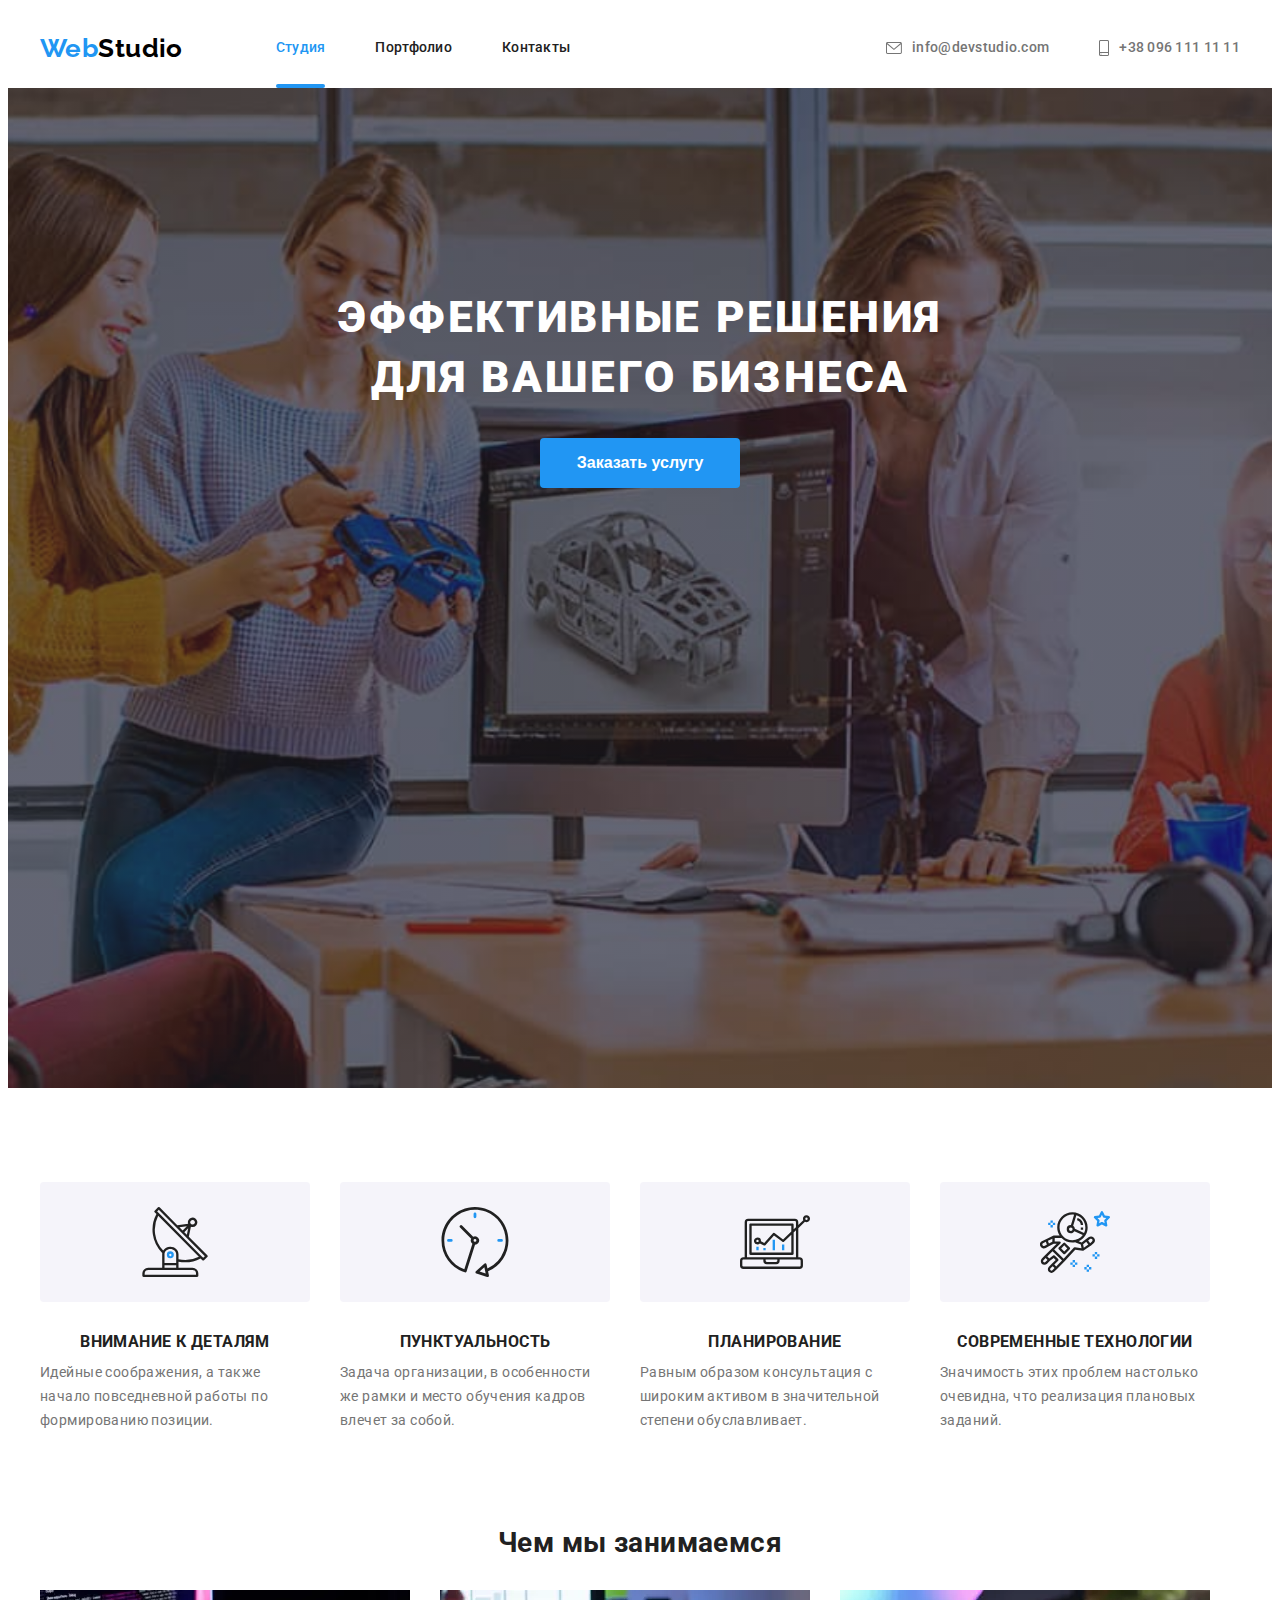
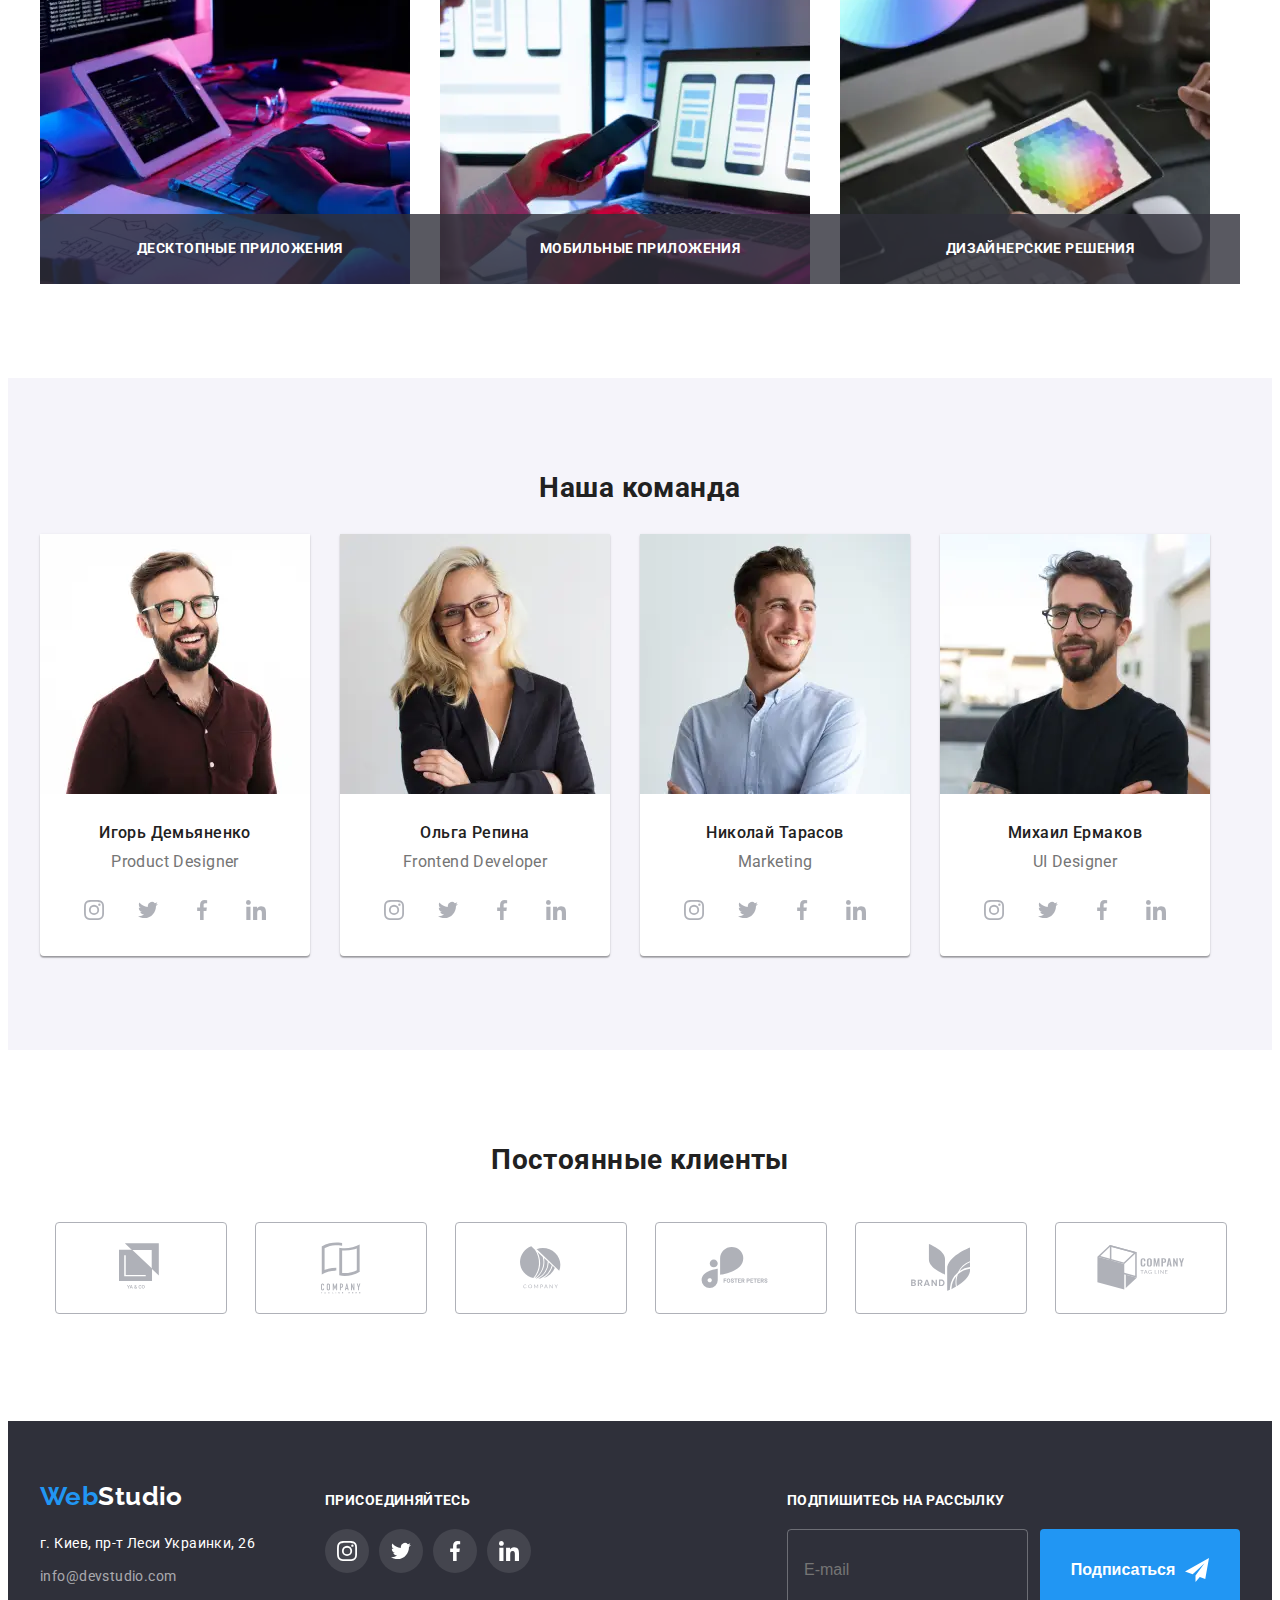
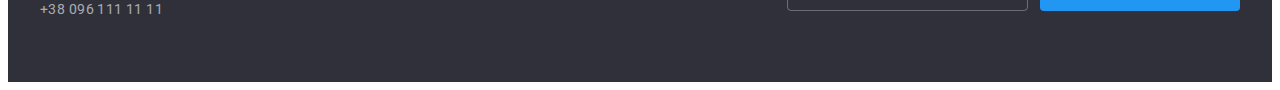
==== commit 2a2abe28: "вроде бы все" ====
--- a/index.html
+++ b/index.html
@@ -632,7 +632,13 @@
 
             <label class="agreement">
                 <input class="checkbox" type="checkbox" name="policy">
-                <span class="agreement__text">Соглашаюсь с рассылкой и принимаю <a href="#" class="agreement__link"> Условия договора</a></span>
+                <!-- <span class="new-checkbox"> 
+                    <svg width="16" height="15">
+                        <use href="./images/sprite.svg#icon-checkbox-empty"></use>
+                    </svg>
+                </span> -->
+                <span class="agreement__text">Соглашаюсь с рассылкой и принимаю </span>
+                <a href="#" class="agreement__link"> Условия договора</a>
             </label>
 
             <button class="button modal__button" type="submit">Отправить</button>
--- a/css/main.min.css
+++ b/css/main.min.css
@@ -1,2 +1,2 @@
-:root{--primary-text-color: #757575;--title-text-color: #212121;--accent-color: #2196F3;--main-light-color: #ffffff;--accent-bg-color: #F5F4FA;--footer-bg-color: #2F303A;--footer-text-color: rgba(255, 255, 255, 0.6);--black-color: #000000;--icons-color: #AFB1B8;--standart-cubic: cubic-bezier(0.4, 0, 0.2, 1);--text-font: "Roboto", sans-serif;--logo-font: "Raleway", sans-serif}.visually-hidden{position:absolute !important;clip:rect(1px 1px 1px 1px);clip:rect(1px, 1px, 1px, 1px);padding:0 !important;border:0 !important;height:1px !important;width:1px !important;overflow:hidden}body{font-family:var(--text-font);background-color:var(--main-light-color);color:var(--primary-text-color);letter-spacing:0.03em;font-size:14px}h1,h2,h3,h4,h5,h6,p{margin:0}ul,ol{margin:0;padding:0;list-style:none}img{display:block;max-width:100%;height:auto}a{text-decoration:none}address{font-style:normal}.section-padding{padding-top:60px;padding-bottom:60px}@media only screen and (min-width: 1200px){.section-padding{padding-top:94px;padding-bottom:94px}}.container{width:100%;padding-left:15px;padding-right:15px;margin:0 auto}.page-header .container{display:flex;align-items:center}@media screen and (max-width: 767px){.page-header .container{justify-content:space-between}}@media screen and (min-width: 480px){.container{width:480px}}@media only screen and (min-width: 768px){.container{width:768px}.footer .container{display:flex;flex-wrap:wrap;justify-content:space-around;align-items:baseline}}@media only screen and (min-width: 1200px){.container{width:1200px}.footer .container{justify-content:flex-start}}@media screen and (max-width: 767px){.burger,.mobile-menu__close-button{background-color:transparent;border:none;padding:0;display:inline-block}.burger__icon{display:block}.mobile-menu{position:absolute;top:0;left:50%;z-index:10;width:100%;max-width:480px;height:100vh;transform:translateX(-50%) translateY(-110%);background-color:#fff;padding-top:6vh;padding-left:7vw;padding-bottom:6vh;overflow-y:scroll;transition:transform 250ms linear}.mobile-menu.is-open{transform:translateX(-50%) translateY(0)}.mobile-menu__close-button{position:absolute;top:10px;right:15px}.mobile-menu-nav{margin-bottom:38vh}.mobile-menu-nav__item:not(:last-child){margin-bottom:4vh}.mobile-menu-nav__link{font-size:40px;font-weight:500;line-height:1.175;letter-spacing:0.02em;color:var(--title-text-color)}.mobile-menu-nav__link.current{color:var(--accent-color)}.mobile-menu-nav__link:focus{color:var(--accent-color)}.mobile-menu-contacts{margin-bottom:6vh}.mobile-menu-contacts__item:not(:last-child){margin-bottom:4vh}.mobile-menu-contacts__link{font-size:24px;font-weight:500;line-height:1.166;letter-spacing:0.02em;color:var(--primary-text-color)}.mobile-menu-contacts__link:focus{color:var(--accent-color)}.mobile-menu-contacts__phone{font-size:34px;font-weight:500;line-height:1.176;letter-spacing:0.02em;color:var(--accent-color)}.mobile-menu-social{display:flex;align-items:center}.mobile-menu-social__item{display:flex;align-items:center}.mobile-menu-social__item+.mobile-menu-social__item{margin-left:2vw}.mobile-menu-social__item:not(:last-child)::after{content:'';display:inline-block;width:1px;height:22px;background-color:rgba(33,33,33,0.2);margin-left:2vw}.mobile-menu-social__link{font-size:18px;font-weight:500;line-height:1.222;letter-spacing:0.02em;color:var(--accent-color)}}@media screen and (max-width: 375px){.mobile-menu{padding-left:3vw}.mobile-menu-nav{margin-bottom:30vh}.mobile-menu-social__link{font-size:16px}}@media only screen and (min-width: 768px){.burger{display:none}.mobile-menu{display:none}}.logo{display:inline-block;font-family:var(--logo-font);font-weight:700;font-size:26px;line-height:1.19}.logo--top{padding:16px 0}@media only screen and (min-width: 768px){.logo--top{margin-right:88px}}@media only screen and (min-width: 1200px){.logo--top{padding:24px 0;margin-right:93px}}.logo .web{color:var(--accent-color)}.logo .studio{color:var(--black-color)}.logo .studio--footer{color:var(--main-light-color)}.adress .logo{margin-bottom:20px}@media screen and (max-width: 767px){.nav__list{display:none}}@media only screen and (min-width: 768px){.nav{display:flex;align-items:center}.nav__list{display:flex}.nav__link{display:flex;padding-top:32px;padding-bottom:32px;font-weight:500;letter-spacing:0.02em;line-height:1.14;color:var(--title-text-color);transition:color 250ms var(--standart-cubic)}.nav__link:hover,.nav__link:focus{color:var(--accent-color)}.nav__item+.nav__item{margin-left:50px}.nav__link--current{position:relative;color:var(--accent-color)}.nav__link--current::after{content:'';position:absolute;left:0;bottom:0;display:block;width:100%;height:4px;border-radius:2px;background-color:var(--accent-color)}}@media screen and (max-width: 767px){.contacts__list{display:none}}@media only screen and (min-width: 768px){.contacts__list{margin-left:auto}.contacts__item:not(:last-child){margin-bottom:10px}.contacts__icon{display:block;margin-right:10px;fill:currentColor}.contacts__link{display:flex;align-items:center;font-weight:500;letter-spacing:0.02em;line-height:1.14;color:var(--primary-text-color);transition:color 250ms var(--standart-cubic)}.contacts__link:hover,.contacts__link:focus{color:var(--accent-color)}}@media only screen and (min-width: 1200px){.contacts__list{display:flex}.contacts__item:not(:last-child){margin-bottom:0;margin-right:50px}.contacts__link{padding-top:32px;padding-bottom:32px}}.button{min-width:200px;padding:10px 15px;display:inline-block;color:var(--main-light-color);background-color:var(--accent-color);text-align:center;cursor:pointer;border-radius:4px;font-weight:700;font-size:16px;line-height:1.87;border:none}.section__title{text-align:center;margin-bottom:30px;color:var(--title-text-color);font-size:28px;line-height:1.17;font-weight:700}.hero{height:400px;margin-left:auto;margin-right:auto;text-align:center;padding:118px 0;background-color:var(--footer-bg-color);background-image:linear-gradient(to right, rgba(47,48,58,0.4), rgba(47,48,58,0.4)),url("../images/hero-480.jpg");background-position:center;background-size:cover;background-repeat:no-repeat}@media screen and (min-width: 1200px){.hero{height:600px;padding:200px 0}}@media screen and (min-device-pixel-ratio: 2) and (min-width: 320px), screen and (min-resolution: 192dpi) and (min-width: 320px), screen and (min-resolution: 2dppx) and (min-width: 320px){.hero{background-image:linear-gradient(to right, rgba(47,48,58,0.4), rgba(47,48,58,0.4)),url("../images/hero-480@2x.jpg")}}@media screen and (min-width: 768px){.hero{background-image:linear-gradient(to right, rgba(47,48,58,0.4), rgba(47,48,58,0.4)),url("../images/hero-768.jpg")}}@media screen and (min-device-pixel-ratio: 2) and (min-width: 768px), screen and (min-resolution: 192dpi) and (min-width: 768px), screen and (min-resolution: 2dppx) and (min-width: 768px){.hero{background-image:linear-gradient(to right, rgba(47,48,58,0.4), rgba(47,48,58,0.4)),url("../images/hero-768@2x.jpg")}}@media screen and (min-width: 1200px){.hero{background-image:linear-gradient(to right, rgba(47,48,58,0.4), rgba(47,48,58,0.4)),url("../images/hero-1200.jpg")}}@media screen and (min-device-pixel-ratio: 2) and (min-width: 1200px), screen and (min-resolution: 192dpi) and (min-width: 1200px), screen and (min-resolution: 2dppx) and (min-width: 1200px){.hero{background-image:linear-gradient(to right, rgba(47,48,58,0.4), rgba(47,48,58,0.4)),url("../images/hero-1200@2x.jpg")}}.hero__title{max-width:360px;margin-bottom:30px;margin-left:auto;margin-right:auto;color:var(--main-light-color);font-weight:900;font-size:26px;line-height:1.615;letter-spacing:0.06em;text-transform:uppercase}@media only screen and (min-width: 1200px){.hero__title{max-width:696px;font-size:44px;line-height:1.363}}.features__item::before{content:'';display:block;height:120px;background-color:var(--accent-bg-color);border-radius:4px;margin-bottom:30px;background-repeat:no-repeat;background-size:70px 70px;background-position:center}.icon-antenna::before{background-image:url("../images/antenna.svg")}.icon-clock::before{background-image:url("../images/clock.svg")}.icon-diagram::before{background-image:url("../images/diagram.svg")}.icon-astronaut::before{background-image:url("../images/astronaut.svg")}@media screen and (max-width: 767px){.features__item{width:100%;max-width:480px;margin-bottom:30px}}.features__title{margin-bottom:10px;color:var(--title-text-color);font-weight:700;text-transform:uppercase;line-height:1.17;text-align:center}.features__text{line-height:1.71}.features__list{display:flex}@media screen and (min-width: 76px) and (max-width: 1199px){.features__list{flex-wrap:wrap;margin:-15px}.features__item{margin:15px;width:calc((100% - 4 * 15px) / 2)}}@media only screen and (min-width: 1200px){.features__item{width:270px}.features__item+.features__item{margin-left:30px}}@media screen and (max-width: 1199px){.what-we-do{display:none}}@media only screen and (min-width: 1200px){.what-we-do{text-align:center;padding-bottom:94px}.what-we-do__list{display:flex}.what-we-do__item{position:relative}.what-we-do__item+.what-we-do__item{margin-left:30px}.service-description{position:absolute;bottom:0;width:100%;padding:27px 15px;background-color:rgba(47,48,58,0.8)}.service-description__text{margin-top:0;margin-bottom:0;font-weight:700;line-height:1.14;text-transform:uppercase;color:var(--main-light-color)}}.team{text-align:center;background-color:var(--accent-bg-color)}.team-list__item{max-width:450px;border-radius:0px 0px 4px 4px;box-shadow:0px 1px 3px rgba(0,0,0,0.12),0px 1px 1px rgba(0,0,0,0.14),0px 2px 1px rgba(0,0,0,0.2);background-color:#ffffff;font-size:16px;line-height:1.18}.team-list__img{width:100%;height:auto}.member-description{padding:30px 15px 24px 15px}.member-description__name{font-size:16px;margin-bottom:10px;font-weight:500;color:var(--title-text-color)}.member-description__role{margin-bottom:16px}@media screen and (max-width: 767px){.team-list__item:not(:last-child){margin-bottom:30px}}@media screen and (min-width: 768px) and (max-width: 1199px){.team-list{display:flex;flex-wrap:wrap;margin:-15px}.team-list__item{margin:15px;flex-basis:calc((100% - 4 * 15px) / 2)}}@media only screen and (min-width: 1200px){.team-list{display:flex}.team-list__item{width:270px}.team-list__item+.team-list__item{margin-left:30px}}.social-list{display:flex;justify-content:center}.social-list__icon{fill:currentColor}.social-list__item:not(:last-child){margin-right:10px}.social-list__link{display:flex;justify-content:center;align-items:center;width:44px;height:44px;border-radius:50%;background-color:rgba(0,0,0,0);color:var(--icons-color);transition:color 250ms var(--standart-cubic),background-color 250ms var(--standart-cubic)}.social-list__link:hover,.social-list__link:focus{background-color:var(--accent-color);color:var(--main-light-color)}.clients{text-align:center}.clients-list__icon{fill:currentColor}.clients-list{display:flex}@media screen and (max-width: 1199px){.clients-list{flex-wrap:wrap;justify-content:center;margin:-15px}}.clients-list__item{margin:15px;width:calc((100% - 15px * 4) / 2);height:90px}@media only screen and (min-width: 768px){.clients-list__item{width:calc((100% - 15px * 6) / 3)}}@media only screen and (min-width: 1200px){.clients-list__item{width:calc((100% - 15px * 12) / 6)}}.clients-list__link{display:flex;justify-content:center;align-items:center;height:100%;width:100%;cursor:pointer;border:1px solid #afb1b8;border-radius:4px;color:var(--icons-color);transition:color 250ms var(--standart-cubic),border-color 250ms var(--standart-cubic)}.clients-list__link:hover,.clients-list__link:focus{color:var(--accent-color);border-color:var(--accent-color)}.footer{background-color:var(--footer-bg-color);padding:60px 0}@media screen and (max-width: 1199px){.adress,.join,.subscribe{text-align:center}.adress,.join{margin-bottom:60px}.subscribe__form{display:flex;flex-direction:column;align-items:center;max-width:450px}.subscribe__input{margin-bottom:20px}}.adress__item:not(:last-child){margin-bottom:9px}.adress__link{line-height:1.71;color:var(--footer-text-color);transition:color 250ms var(--standart-cubic)}.adress__link--light{color:var(--main-light-color)}.adress__link:hover,.adress__link:focus{color:var(--accent-color)}.join__title,.subscribe__title{font-weight:700;line-height:1.14;text-transform:uppercase;color:var(--main-light-color);margin-top:0;margin-bottom:20px}.join-list{display:flex;justify-content:center}.join-list__icon{fill:currentColor}.join-list__item:not(:last-child){margin-right:10px}.join-list__link{display:flex;justify-content:center;align-items:center;width:44px;height:44px;border-radius:50%;background-color:rgba(255,255,255,0.1);color:var(--main-light-color);transition:color 250ms var(--standart-cubic),background-color 250ms var(--standart-cubic)}.join-list__link:hover,.join-list__link:focus{background-color:var(--accent-color)}.subscribe__input{width:358px;height:50px;padding:15px 16px;background-color:transparent;border:1px solid rgba(255,255,255,0.3);border-radius:4px;outline:none;font-size:16px;line-height:1.25;color:var(--accent-bg-color);transition:border-color 250ms var(--standart-cubic)}.subscribe__input:hover,.subscribe__input:focus{border-color:var(--accent-color)}.subscribe__button{display:flex;justify-content:center;align-items:center}.subscribe__button .subscribe__icon{fill:currentColor;margin-left:10px}@media only screen and (min-width: 1200px){.join{margin-left:70px}.subscribe{margin-left:auto}.subscribe__form{display:flex}.subscribe__button{margin-left:12px}}.backdrop{position:fixed;top:0;left:0;width:100%;height:100%;background-color:rgba(0,0,0,0.2)}.backdrop.is-hidden{opacity:0;pointer-events:none;visibility:hidden}.is-hidden .modal{transform:translateY(100%);opacity:0}.modal{position:absolute;left:50%;top:50%;transform:translate(-50%, -50%);padding:40px;min-width:528px;min-height:581px;background-color:var(--main-light-color);opacity:1;box-shadow:0px 1px 3px rgba(0,0,0,0.12),0px 1px 1px rgba(0,0,0,0.14),0px 2px 1px rgba(0,0,0,0.2);border-radius:4px;transition:transform 1000ms var(--standart-cubic),opacity 1000ms var(--standart-cubic)}.close-icon{fill:currentColor}.close-button{position:absolute;top:8px;right:8px;display:inline-flex;width:30px;height:30px;border:1px solid rgba(0,0,0,0.1);border-radius:50%;justify-content:center;align-items:center;background-color:var(--main-light-color);fill:currentColor;transition:color 250ms var(--standart-cubic)}.close-button:hover,.close-button:focus{color:var(--accent-color)}.modal__title{margin-top:0;margin-bottom:12px;text-align:center;font-weight:700;font-size:20px;line-height:1.15;letter-spacing:0.03em;color:var(--title-text-color)}.input-box{position:relative}.modal__input{display:block;width:100%;height:40px;color:#212121;border:1px solid rgba(33,33,33,0.2);border-radius:4px;margin-bottom:10px;padding:12px 0 12px 42px;outline:none;transition:border-color 250ms var(--standart-cubic)}.modal__input:hover,.modal__input:focus{border-color:var(--accent-color)}.modal__icon{position:absolute;top:50%;left:13px;transform:translateY(-50%);fill:#212121;transition:fill 250ms var(--standart-cubic)}.modal__input:hover+.modal__icon,.modal__input:focus+.modal__icon{fill:var(--accent-color)}.modal__label{display:block;margin-bottom:4px;font-size:12px;line-height:1.166;letter-spacing:0.01em;color:var(--primary-text-color)}.modal__textarea{display:block;width:100%;height:120px;padding:12px 16px;resize:none;border:1px solid rgba(33,33,33,0.2);border-radius:4px;margin-bottom:20px;outline:none;transition:border-color 250ms var(--standart-cubic)}.modal__textarea:hover,.modal__textarea:focus{border-color:var(--accent-color)}.checkbox{position:absolute;width:1px;height:1px;margin:-1px;padding:0;border:0;clip:rect(0 0 0 0);overflow:hidden}.agreement__text{display:flex;justify-content:center;align-items:center;text-align:center;margin-bottom:30px;font-size:14px;line-height:1.71;letter-spacing:0.03em;color:var(--primary-text-color)}.agreement__text::before{content:"";display:inline-block;width:16px;height:15px;border:2px solid #212121;border-radius:2px;margin-right:8px}.agreement__link{display:inline-block;text-decoration:underline;color:var(--accent-color);margin-left:3px}.modal__button{display:block;margin:0 auto}.modal__button:hover,.modal__button:focus{box-shadow:0px 4px 4px rgba(0,0,0,0.15)}.checkbox:focus+.agreement__text::before{outline:2px solid var(--accent-color)}.checkbox:checked+.agreement__text::before{background-image:url(../images/checkbox.svg);background-size:contain;background-origin:border-box;background-color:var(--accent-color);border-color:var(--accent-color)}.button-list{display:flex}@media screen and (max-width: 767px){.button-list{flex-wrap:wrap;margin:-8px -4px;margin-bottom:32px}.button-list__item{margin:8px 4px}.portfolio__item{max-width:450px}.portfolio__item:not(:last-child){margin-bottom:30px}}@media only screen and (min-width: 768px){.button-list{justify-content:center;margin-bottom:50px}.button-list__item+.button-list__item{margin-left:8px}}.portfolio__button{cursor:pointer;padding:6px 22px;text-align:center;font-weight:500;font-size:16px;line-height:1.62;letter-spacing:0.03em;color:var(--title-text-color);background-color:var(--accent-bg-color);border-radius:4px;border:none;transition:background-color 250ms var(--standart-cubic),color 250ms var(--standart-cubic),box-shadow 250ms var(--standart-cubic)}.portfolio__button:hover,.portfolio__button:focus{background-color:var(--accent-color);color:var(--main-light-color);box-shadow:0px 3px 1px rgba(0,0,0,0.1),0px 1px 2px rgba(0,0,0,0.08),0px 2px 2px rgba(0,0,0,0.12)}.portfolio__item{background-color:var(--main-light-color);outline:1px solid #EEEEEE}.portfolio__link{display:block;width:100%;color:inherit;transition:box-shadow 250ms var(--standart-cubic)}.portfolio__link:hover,.portfolio__link:focus{box-shadow:0px 1px 1px rgba(0,0,0,0.12),0px 4px 4px rgba(0,0,0,0.06),1px 4px 6px rgba(0,0,0,0.16)}.portfolio__description{padding:20px 24px}.portfolio__title{margin-top:0;margin-bottom:4px;font-weight:700;font-size:18px;line-height:2;letter-spacing:0.06em;color:var(--title-text-color)}.portfolio__type{margin-top:0;margin-bottom:0;font-size:16px;line-height:1.87;letter-spacing:0.03em;color:var(--primary-text-color)}.portfolio__animation{position:relative;overflow:hidden}.overlay{position:absolute;left:0;top:0;width:100%;height:100%;padding:77px 24px;background-color:rgba(33,150,243,0.9);transform:translateY(101%);transition:transform 250ms cubic-bezier(0.4, 0, 0.2, 1)}.portfolio__link:hover .overlay,.portfolio__link:focus .overlay{transform:translateY(0)}.overlay__text{font-family:Roboto;font-size:18px;line-height:28px;letter-spacing:0.03em;color:#FFFFFF}@media screen and (max-width: 430px){.overlay{padding:25px 20px}.overlay__text{font-size:16px}}@media screen and (max-width: 360px){.overlay{padding:15px 20px}.overlay__text{font-size:14px}}@media only screen and (min-width: 768px){.portfolio__list{display:flex;flex-wrap:wrap;margin:-15px}.portfolio__item{margin:15px;flex-basis:calc((100% - 4 * 15px) / 2)}}@media only screen and (min-width: 1200px){.portfolio__item{flex-basis:calc((100% - 6 * 15px) / 3)}}
+:root{--primary-text-color: #757575;--title-text-color: #212121;--accent-color: #2196F3;--main-light-color: #ffffff;--accent-bg-color: #F5F4FA;--footer-bg-color: #2F303A;--footer-text-color: rgba(255, 255, 255, 0.6);--black-color: #000000;--icons-color: #AFB1B8;--standart-cubic: cubic-bezier(0.4, 0, 0.2, 1);--text-font: "Roboto", sans-serif;--logo-font: "Raleway", sans-serif}.visually-hidden{position:absolute !important;clip:rect(1px 1px 1px 1px);clip:rect(1px, 1px, 1px, 1px);padding:0 !important;border:0 !important;height:1px !important;width:1px !important;overflow:hidden}body{font-family:var(--text-font);background-color:var(--main-light-color);color:var(--primary-text-color);letter-spacing:0.03em;font-size:14px}h1,h2,h3,h4,h5,h6,p{margin:0}ul,ol{margin:0;padding:0;list-style:none}img{display:block;max-width:100%;height:auto}a{text-decoration:none}address{font-style:normal}.section-padding{padding-top:60px;padding-bottom:60px}@media only screen and (min-width: 1200px){.section-padding{padding-top:94px;padding-bottom:94px}}body.modal-open{overflow:hidden}.container{width:100%;padding-left:15px;padding-right:15px;margin:0 auto}.page-header .container{display:flex;align-items:center}@media screen and (max-width: 767px){.page-header .container{justify-content:space-between}}@media screen and (min-width: 480px){.container{width:480px}}@media only screen and (min-width: 768px){.container{width:768px}.footer .container{display:flex;flex-wrap:wrap;justify-content:space-around;align-items:baseline}}@media only screen and (min-width: 1200px){.container{width:1200px}.footer .container{justify-content:flex-start}}@media screen and (max-width: 767px){.burger,.mobile-menu__close-button{background-color:transparent;border:none;padding:0;display:inline-block}.burger__icon{display:block}.mobile-menu{position:absolute;top:0;left:50%;z-index:10;width:100%;max-width:480px;height:100vh;transform:translateX(-50%) translateY(-110%);background-color:#fff;padding-top:6vh;padding-left:7vw;padding-bottom:6vh;overflow-y:scroll;transition:transform 250ms linear}.mobile-menu.is-open{transform:translateX(-50%) translateY(0)}.mobile-menu__close-button{position:absolute;top:10px;right:15px}.mobile-menu-nav{margin-bottom:38vh}.mobile-menu-nav__item:not(:last-child){margin-bottom:4vh}.mobile-menu-nav__link{font-size:40px;font-weight:500;line-height:1.175;letter-spacing:0.02em;color:var(--title-text-color)}.mobile-menu-nav__link.current{color:var(--accent-color)}.mobile-menu-nav__link:focus{color:var(--accent-color)}.mobile-menu-contacts{margin-bottom:6vh}.mobile-menu-contacts__item:not(:last-child){margin-bottom:4vh}.mobile-menu-contacts__link{font-size:24px;font-weight:500;line-height:1.166;letter-spacing:0.02em;color:var(--primary-text-color)}.mobile-menu-contacts__link:focus{color:var(--accent-color)}.mobile-menu-contacts__phone{font-size:34px;font-weight:500;line-height:1.176;letter-spacing:0.02em;color:var(--accent-color)}.mobile-menu-social{display:flex;align-items:center}.mobile-menu-social__item{display:flex;align-items:center}.mobile-menu-social__item+.mobile-menu-social__item{margin-left:2vw}.mobile-menu-social__item:not(:last-child)::after{content:"";display:inline-block;width:1px;height:22px;background-color:rgba(33,33,33,0.2);margin-left:2vw}.mobile-menu-social__link{font-size:18px;font-weight:500;line-height:1.222;letter-spacing:0.02em;color:var(--accent-color)}}@media screen and (max-width: 375px){.mobile-menu{padding-left:3vw}.mobile-menu-nav{margin-bottom:30vh}.mobile-menu-social__link{font-size:16px}}@media only screen and (min-width: 768px){.burger{display:none}.mobile-menu{display:none}}.page-header--portfolio{border-bottom:1px solid #ececec}.logo{display:inline-block;font-family:var(--logo-font);font-weight:700;font-size:26px;line-height:1.19}.logo--top{padding:16px 0}@media only screen and (min-width: 768px){.logo--top{margin-right:88px}}@media only screen and (min-width: 1200px){.logo--top{padding:24px 0;margin-right:93px}}.logo .web{color:var(--accent-color)}.logo .studio{color:var(--black-color)}.logo .studio--footer{color:var(--main-light-color)}.adress .logo{margin-bottom:20px}@media screen and (max-width: 767px){.nav__list{display:none}}@media only screen and (min-width: 768px){.nav{display:flex;align-items:center}.nav__list{display:flex}.nav__link{display:flex;padding-top:32px;padding-bottom:32px;font-weight:500;letter-spacing:0.02em;line-height:1.14;color:var(--title-text-color);transition:color 250ms var(--standart-cubic)}.nav__link:hover,.nav__link:focus{color:var(--accent-color)}.nav__item+.nav__item{margin-left:50px}.nav__link--current{position:relative;color:var(--accent-color)}.nav__link--current::after{content:'';position:absolute;left:0;bottom:0;display:block;width:100%;height:4px;border-radius:2px;background-color:var(--accent-color)}}@media screen and (max-width: 767px){.contacts__list{display:none}}@media only screen and (min-width: 768px){.contacts__list{margin-left:auto}.contacts__item:not(:last-child){margin-bottom:10px}.contacts__icon{display:block;margin-right:10px;fill:currentColor}.contacts__link{display:flex;align-items:center;font-weight:500;letter-spacing:0.02em;line-height:1.14;color:var(--primary-text-color);transition:color 250ms var(--standart-cubic)}.contacts__link:hover,.contacts__link:focus{color:var(--accent-color)}}@media only screen and (min-width: 1200px){.contacts__list{display:flex}.contacts__item:not(:last-child){margin-bottom:0;margin-right:50px}.contacts__link{padding-top:32px;padding-bottom:32px}}.button{min-width:200px;padding:10px 15px;display:inline-block;color:var(--main-light-color);background-color:var(--accent-color);text-align:center;cursor:pointer;border-radius:4px;font-weight:700;font-size:16px;line-height:1.87;border:none}.section__title{text-align:center;margin-bottom:30px;color:var(--title-text-color);font-size:28px;line-height:1.17;font-weight:700}.hero{width:100%;height:400px;margin-left:auto;margin-right:auto;text-align:center;padding:118px 0;background-color:var(--footer-bg-color);background-image:linear-gradient(to right, rgba(47,48,58,0.4), rgba(47,48,58,0.4)),url("../images/hero-480.jpg");background-position:center;background-size:cover;background-repeat:no-repeat}@media screen and (min-width: 1200px){.hero{max-width:1600px;height:600px;padding:200px 0}}@media screen and (min-device-pixel-ratio: 2) and (min-width: 320px), screen and (min-resolution: 192dpi) and (min-width: 320px), screen and (min-resolution: 2dppx) and (min-width: 320px){.hero{background-image:linear-gradient(to right, rgba(47,48,58,0.4), rgba(47,48,58,0.4)),url("../images/hero-480@2x.jpg")}}@media screen and (min-width: 768px){.hero{background-image:linear-gradient(to right, rgba(47,48,58,0.4), rgba(47,48,58,0.4)),url("../images/hero-768.jpg")}}@media screen and (min-device-pixel-ratio: 2) and (min-width: 768px), screen and (min-resolution: 192dpi) and (min-width: 768px), screen and (min-resolution: 2dppx) and (min-width: 768px){.hero{background-image:linear-gradient(to right, rgba(47,48,58,0.4), rgba(47,48,58,0.4)),url("../images/hero-768@2x.jpg")}}@media screen and (min-width: 1200px){.hero{background-image:linear-gradient(to right, rgba(47,48,58,0.4), rgba(47,48,58,0.4)),url("../images/hero-1200.jpg")}}@media screen and (min-device-pixel-ratio: 2) and (min-width: 1200px), screen and (min-resolution: 192dpi) and (min-width: 1200px), screen and (min-resolution: 2dppx) and (min-width: 1200px){.hero{background-image:linear-gradient(to right, rgba(47,48,58,0.4), rgba(47,48,58,0.4)),url("../images/hero-1200@2x.jpg")}}.hero__title{max-width:360px;margin-bottom:30px;margin-left:auto;margin-right:auto;color:var(--main-light-color);font-weight:900;font-size:26px;line-height:1.615;letter-spacing:0.06em;text-transform:uppercase}@media only screen and (min-width: 1200px){.hero__title{max-width:696px;font-size:44px;line-height:1.363}}.features__item::before{content:"";display:block;height:120px;background-color:var(--accent-bg-color);border-radius:4px;margin-bottom:30px;background-repeat:no-repeat;background-size:70px 70px;background-position:center}.icon-antenna::before{background-image:url("../images/antenna.svg")}.icon-clock::before{background-image:url("../images/clock.svg")}.icon-diagram::before{background-image:url("../images/diagram.svg")}.icon-astronaut::before{background-image:url("../images/astronaut.svg")}@media screen and (max-width: 767px){.features__item{width:100%;max-width:480px;margin-bottom:30px}}.features__title{margin-bottom:10px;color:var(--title-text-color);font-weight:700;text-transform:uppercase;line-height:1.17;text-align:center}.features__text{line-height:1.71}@media screen and (min-width: 768px) and (max-width: 1199px){.features__list{display:flex;flex-wrap:wrap;margin:-15px}.features__item{margin:15px;width:calc((100% - 4 * 15px) / 2)}}@media only screen and (min-width: 1200px){.features__list{display:flex}.features__item{width:270px}.features__item+.features__item{margin-left:30px}}@media screen and (max-width: 1199px){.what-we-do{display:none}}@media only screen and (min-width: 1200px){.what-we-do{text-align:center;padding-bottom:94px}.what-we-do__list{display:flex}.what-we-do__item{position:relative}.what-we-do__item+.what-we-do__item{margin-left:30px}.service-description{position:absolute;bottom:0;width:100%;padding:27px 15px;background-color:rgba(47,48,58,0.8)}.service-description__text{margin-top:0;margin-bottom:0;font-weight:700;line-height:1.14;text-transform:uppercase;color:var(--main-light-color)}}.team{text-align:center;background-color:var(--accent-bg-color)}.team-list__item{max-width:450px;border-radius:0px 0px 4px 4px;box-shadow:0px 1px 3px rgba(0,0,0,0.12),0px 1px 1px rgba(0,0,0,0.14),0px 2px 1px rgba(0,0,0,0.2);background-color:#ffffff;font-size:16px;line-height:1.18}.team-list__img{width:100%;height:auto}.member-description{padding:30px 15px 24px 15px}.member-description__name{font-size:16px;margin-bottom:10px;font-weight:500;color:var(--title-text-color)}.member-description__role{margin-bottom:16px}@media screen and (max-width: 767px){.team-list__item:not(:last-child){margin-bottom:30px}}@media screen and (min-width: 768px) and (max-width: 1199px){.team-list{display:flex;flex-wrap:wrap;margin:-15px}.team-list__item{margin:15px;flex-basis:calc((100% - 4 * 15px) / 2)}}@media only screen and (min-width: 1200px){.team-list{display:flex}.team-list__item{width:270px}.team-list__item+.team-list__item{margin-left:30px}}.social-list{display:flex;justify-content:center}.social-list__icon{fill:currentColor}.social-list__item:not(:last-child){margin-right:10px}.social-list__link{display:flex;justify-content:center;align-items:center;width:44px;height:44px;border-radius:50%;background-color:rgba(0,0,0,0);color:var(--icons-color);transition:color 250ms var(--standart-cubic),background-color 250ms var(--standart-cubic)}.social-list__link:hover,.social-list__link:focus{background-color:var(--accent-color);color:var(--main-light-color)}.clients{text-align:center}.clients-list__icon{fill:currentColor}.clients-list{display:flex}@media screen and (max-width: 1199px){.clients-list{flex-wrap:wrap;justify-content:center;margin:-15px}}.clients-list__item{margin:15px;width:calc((100% - 15px * 4) / 2);height:90px}@media only screen and (min-width: 768px){.clients-list__item{width:calc((100% - 15px * 6) / 3)}}@media only screen and (min-width: 1200px){.clients-list__item{width:calc((100% - 15px * 12) / 6)}}.clients-list__link{display:flex;justify-content:center;align-items:center;height:100%;width:100%;cursor:pointer;border:1px solid #afb1b8;border-radius:4px;color:var(--icons-color);transition:color 250ms var(--standart-cubic),border-color 250ms var(--standart-cubic)}.clients-list__link:hover,.clients-list__link:focus{color:var(--accent-color);border-color:var(--accent-color)}.footer{background-color:var(--footer-bg-color);padding:60px 0}@media screen and (max-width: 1199px){.adress,.join,.subscribe{text-align:center}.adress,.join{margin-bottom:60px}.subscribe__form{display:flex;flex-direction:column;align-items:center;max-width:450px}.subscribe__input{margin-bottom:20px}}.adress__item:not(:last-child){margin-bottom:9px}.adress__link{line-height:1.71;color:var(--footer-text-color);transition:color 250ms var(--standart-cubic)}.adress__link--light{color:var(--main-light-color)}.adress__link:hover,.adress__link:focus{color:var(--accent-color)}.join__title,.subscribe__title{font-weight:700;line-height:1.14;text-transform:uppercase;color:var(--main-light-color);margin-top:0;margin-bottom:20px}.join-list{display:flex;justify-content:center}.join-list__icon{fill:currentColor}.join-list__item:not(:last-child){margin-right:10px}.join-list__link{display:flex;justify-content:center;align-items:center;width:44px;height:44px;border-radius:50%;background-color:rgba(255,255,255,0.1);color:var(--main-light-color);transition:color 250ms var(--standart-cubic),background-color 250ms var(--standart-cubic)}.join-list__link:hover,.join-list__link:focus{background-color:var(--accent-color)}.subscribe__input{width:100%;max-width:358px;height:50px;padding:15px 16px;background-color:transparent;border:1px solid rgba(255,255,255,0.3);border-radius:4px;outline:none;font-size:16px;line-height:1.25;color:var(--accent-bg-color);transition:border-color 250ms var(--standart-cubic)}.subscribe__input:hover,.subscribe__input:focus{border-color:var(--accent-color)}.subscribe__button{display:flex;justify-content:center;align-items:center}.subscribe__button .subscribe__icon{fill:currentColor;margin-left:10px}@media only screen and (min-width: 1200px){.join{margin-left:70px}.subscribe{margin-left:auto}.subscribe__form{display:flex}.subscribe__button{margin-left:12px}}.backdrop{position:fixed;top:0;left:0;width:100%;height:100%;background-color:rgba(0,0,0,0.2);padding:50px 15px;overflow-y:scroll}.backdrop.is-hidden{opacity:0;pointer-events:none;visibility:hidden}.is-hidden .modal{transform:translateY(100%);opacity:0}.modal{padding:10px;width:100%;position:relative;background-color:var(--main-light-color);opacity:1;box-shadow:0px 1px 3px rgba(0,0,0,0.12),0px 1px 1px rgba(0,0,0,0.14),0px 2px 1px rgba(0,0,0,0.2);border-radius:4px;transition:transform 1000ms var(--standart-cubic),opacity 1000ms var(--standart-cubic)}.close-icon{fill:currentColor}.close-button{position:absolute;top:-15px;right:-13px;display:inline-flex;width:30px;height:30px;border:1px solid rgba(0,0,0,0.1);border-radius:50%;justify-content:center;align-items:center;background-color:var(--main-light-color);fill:currentColor;transition:color 250ms var(--standart-cubic)}.close-button:hover,.close-button:focus{color:var(--accent-color)}.modal__title{margin-bottom:12px;text-align:center;font-weight:700;font-size:20px;line-height:1.15;letter-spacing:0.03em;color:var(--title-text-color)}.input-box{position:relative}.modal__input{display:block;width:100%;height:40px;color:#212121;border:1px solid rgba(33,33,33,0.2);border-radius:4px;margin-bottom:10px;padding:12px 0 12px 42px;outline:none;transition:border-color 250ms var(--standart-cubic)}.modal__input:hover,.modal__input:focus{border-color:var(--accent-color)}.modal__icon{position:absolute;top:50%;left:13px;transform:translateY(-50%);fill:#212121;transition:fill 250ms var(--standart-cubic)}.modal__input:hover+.modal__icon,.modal__input:focus+.modal__icon{fill:var(--accent-color)}.modal__label{display:block;margin-bottom:4px;font-size:12px;line-height:1.166;letter-spacing:0.01em;color:var(--primary-text-color)}.modal__textarea{display:block;width:100%;height:120px;padding:12px 16px;resize:none;border:1px solid rgba(33,33,33,0.2);border-radius:4px;margin-bottom:20px;outline:none;transition:border-color 250ms var(--standart-cubic)}.modal__textarea:hover,.modal__textarea:focus{border-color:var(--accent-color)}.checkbox{position:absolute;width:1px;height:1px;margin:-1px;padding:0;border:0;clip:rect(0 0 0 0);overflow:hidden}.agreement{display:flex;align-items:center;flex-wrap:wrap;margin-bottom:30px}.agreement__text{display:flex;align-items:center;font-size:12px;line-height:1.71;letter-spacing:0.03em;color:var(--primary-text-color)}.agreement__text::before{content:"";display:inline-block;width:16px;height:15px;border:2px solid #212121;border-radius:2px;margin-right:8px}.new-checkbox{display:inline-block;margin-right:8px}.agreement__link{display:inline-block;font-size:12px;text-decoration:underline;color:var(--accent-color);margin-left:3px}.modal__button{display:block;margin:0 auto}.modal__button:hover,.modal__button:focus{box-shadow:0px 4px 4px rgba(0,0,0,0.15)}.checkbox:focus+.agreement__text::before{outline:2px solid var(--accent-color)}.checkbox:checked+.agreement__text::before{background-image:url(../images/checkbox.svg);background-size:contain;background-origin:border-box;background-color:var(--accent-color);border-color:var(--accent-color)}@media screen and (min-width: 480px){.modal{position:absolute;left:50%;top:50%;transform:translate(-50%, -50%);padding:40px;max-width:450px}.close-button{top:8px;right:8px}}@media screen and (min-width: 1200px){.modal{min-width:528px;min-height:581px}}.button-list{display:flex}@media screen and (max-width: 767px){.button-list{flex-wrap:wrap;margin:-8px -4px;margin-bottom:32px}.button-list__item{margin:8px 4px}.portfolio__item{max-width:450px}.portfolio__item:not(:last-child){margin-bottom:30px}}@media only screen and (min-width: 768px){.button-list{justify-content:center;margin-bottom:50px}.button-list__item+.button-list__item{margin-left:8px}}.portfolio__button{cursor:pointer;padding:6px 22px;text-align:center;font-weight:500;font-size:16px;line-height:1.62;letter-spacing:0.03em;color:var(--title-text-color);background-color:var(--accent-bg-color);border-radius:4px;border:none;transition:background-color 250ms var(--standart-cubic),color 250ms var(--standart-cubic),box-shadow 250ms var(--standart-cubic)}.portfolio__button:hover,.portfolio__button:focus{background-color:var(--accent-color);color:var(--main-light-color);box-shadow:0px 3px 1px rgba(0,0,0,0.1),0px 1px 2px rgba(0,0,0,0.08),0px 2px 2px rgba(0,0,0,0.12)}.portfolio__item{background-color:var(--main-light-color);outline:1px solid #EEEEEE}.portfolio__link{display:block;width:100%;color:inherit;transition:box-shadow 250ms var(--standart-cubic)}.portfolio__link:hover,.portfolio__link:focus{box-shadow:0px 1px 1px rgba(0,0,0,0.12),0px 4px 4px rgba(0,0,0,0.06),1px 4px 6px rgba(0,0,0,0.16)}.portfolio__description{padding:20px 24px}.portfolio__title{margin-top:0;margin-bottom:4px;font-weight:700;font-size:18px;line-height:2;letter-spacing:0.06em;color:var(--title-text-color)}.portfolio__type{margin-top:0;margin-bottom:0;font-size:16px;line-height:1.87;letter-spacing:0.03em;color:var(--primary-text-color)}.portfolio__animation{position:relative;overflow:hidden}.overlay{position:absolute;left:0;top:0;width:100%;height:100%;padding:77px 24px;background-color:rgba(33,150,243,0.9);transform:translateY(101%);transition:transform 250ms cubic-bezier(0.4, 0, 0.2, 1)}.portfolio__link:hover .overlay,.portfolio__link:focus .overlay{transform:translateY(0)}.overlay__text{font-family:Roboto;font-size:18px;line-height:28px;letter-spacing:0.03em;color:#FFFFFF}@media screen and (max-width: 430px){.overlay{padding:25px 20px}.overlay__text{font-size:16px}}@media screen and (max-width: 360px){.overlay{padding:15px 20px}.overlay__text{font-size:14px}}@media only screen and (min-width: 768px){.portfolio__list{display:flex;flex-wrap:wrap;margin:-15px}.portfolio__item{margin:15px;flex-basis:calc((100% - 4 * 15px) / 2)}}@media only screen and (min-width: 1200px){.portfolio__item{flex-basis:calc((100% - 6 * 15px) / 3)}}
 /*# sourceMappingURL=main.min.css.map */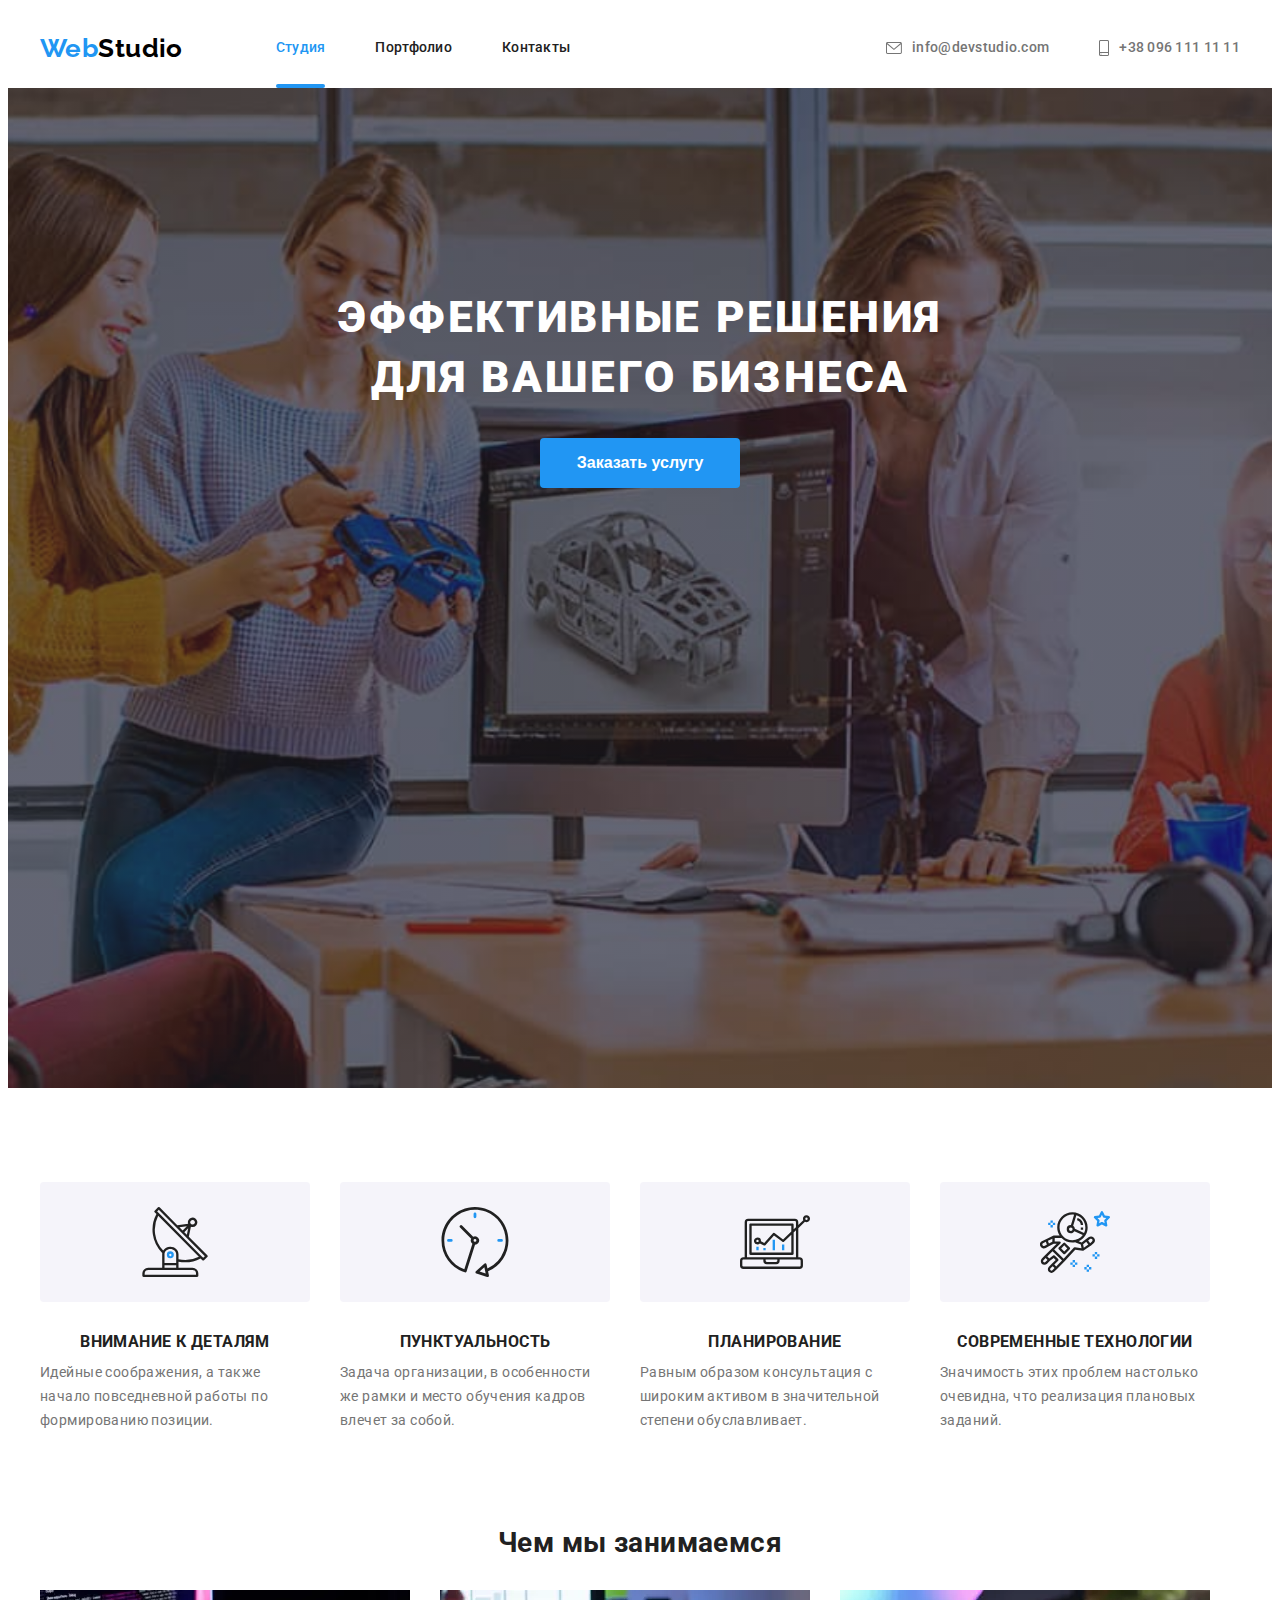
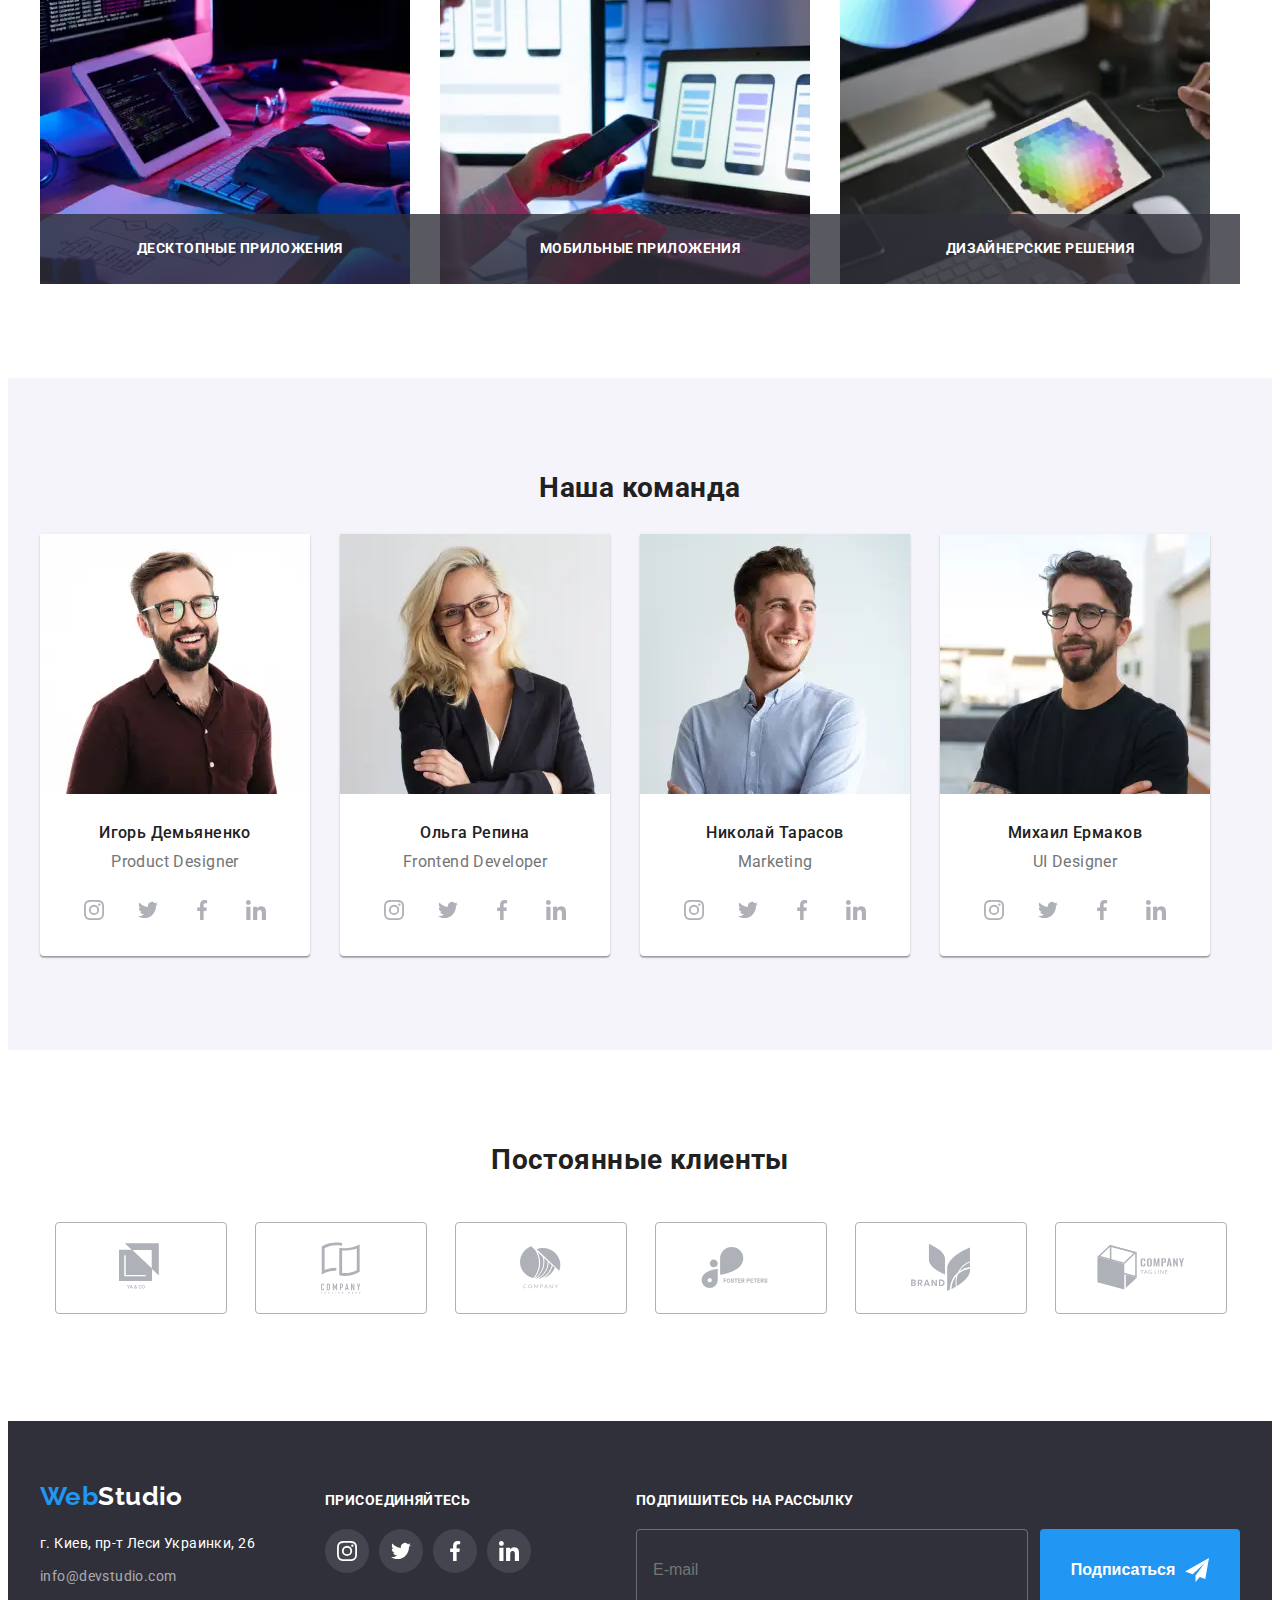
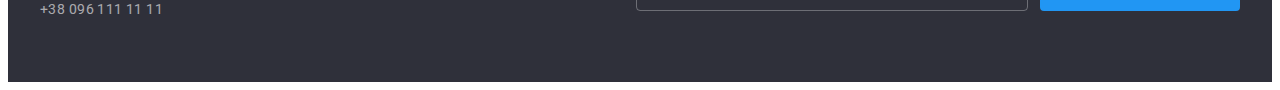
==== commit 97e7b0b5: "исправлена валидация" ====
--- a/index.html
+++ b/index.html
@@ -178,7 +178,7 @@
                 <li class="what-we-do__item">
                     <picture>
                         <source srcset="./images/what-we-do/ipad.webp 1x, ./images/what-we-do/ipad@2x.webp 2x" media="(min-width: 1200px)" type="image/webp" />
-                        <img srcset="./images/what-we-do/ipad.jpg 1x, ./images/what-we-do/ipad@2x.jpg 2x" media="(min-width: 1200px)" src="./images/what-we-do/ipad.jpg" class="what-we-do__img" alt="desktop"/>
+                        <img srcset="./images/what-we-do/ipad.jpg 1x, ./images/what-we-do/ipad@2x.jpg 2x" src="./images/what-we-do/ipad.jpg" class="what-we-do__img" alt="desktop"/>
                     </picture>
                     
                     <div class="service-description">
@@ -190,7 +190,7 @@
                 <li class="what-we-do__item">
                     <picture>
                         <source srcset="./images/what-we-do/notebook.webp 1x, ./images/what-we-do/notebook@2x.webp 2x" media="(min-width: 1200px)" type="image/webp" />
-                        <img srcset="./images/what-we-do/notebook.jpg 1x, ./images/what-we-do/notebook@2x.jpg 2x" media="(min-width: 1200px)" src="./images/what-we-do/notebook.jpg" class="what-we-do__img" alt="mobile"/>
+                        <img srcset="./images/what-we-do/notebook.jpg 1x, ./images/what-we-do/notebook@2x.jpg 2x" src="./images/what-we-do/notebook.jpg" class="what-we-do__img" alt="mobile"/>
                     </picture>
                  
                     <div class="service-description">
@@ -202,7 +202,7 @@
                 <li class="what-we-do__item">
                     <picture>
                         <source srcset="./images/what-we-do/pantone.webp 1x, ./images/what-we-do/pantone@2x.webp 2x" media="(min-width: 1200px)" type="image/webp" />
-                        <img srcset="./images/what-we-do/pantone.jpg 1x, ./images/what-we-do/pantone@2x.jpg 2x" media="(min-width: 1200px)" src="./images/what-we-do/pantone.jpg" class="what-we-do__img" alt="design"/>
+                        <img srcset="./images/what-we-do/pantone.jpg 1x, ./images/what-we-do/pantone@2x.jpg 2x" src="./images/what-we-do/pantone.jpg" class="what-we-do__img" alt="design"/>
                     </picture>
                     
                     <div class="service-description">
--- a/css/main.min.css
+++ b/css/main.min.css
@@ -1,2 +1,2 @@
-:root{--primary-text-color: #757575;--title-text-color: #212121;--accent-color: #2196F3;--main-light-color: #ffffff;--accent-bg-color: #F5F4FA;--footer-bg-color: #2F303A;--footer-text-color: rgba(255, 255, 255, 0.6);--black-color: #000000;--icons-color: #AFB1B8;--standart-cubic: cubic-bezier(0.4, 0, 0.2, 1);--text-font: "Roboto", sans-serif;--logo-font: "Raleway", sans-serif}.visually-hidden{position:absolute !important;clip:rect(1px 1px 1px 1px);clip:rect(1px, 1px, 1px, 1px);padding:0 !important;border:0 !important;height:1px !important;width:1px !important;overflow:hidden}body{font-family:var(--text-font);background-color:var(--main-light-color);color:var(--primary-text-color);letter-spacing:0.03em;font-size:14px}h1,h2,h3,h4,h5,h6,p{margin:0}ul,ol{margin:0;padding:0;list-style:none}img{display:block;max-width:100%;height:auto}a{text-decoration:none}address{font-style:normal}.section-padding{padding-top:60px;padding-bottom:60px}@media only screen and (min-width: 1200px){.section-padding{padding-top:94px;padding-bottom:94px}}body.modal-open{overflow:hidden}.container{width:100%;padding-left:15px;padding-right:15px;margin:0 auto}.page-header .container{display:flex;align-items:center}@media screen and (max-width: 767px){.page-header .container{justify-content:space-between}}@media screen and (min-width: 480px){.container{width:480px}}@media only screen and (min-width: 768px){.container{width:768px}.footer .container{display:flex;flex-wrap:wrap;justify-content:space-around;align-items:baseline}}@media only screen and (min-width: 1200px){.container{width:1200px}.footer .container{justify-content:flex-start}}@media screen and (max-width: 767px){.burger,.mobile-menu__close-button{background-color:transparent;border:none;padding:0;display:inline-block}.burger__icon{display:block}.mobile-menu{position:absolute;top:0;left:50%;z-index:10;width:100%;max-width:480px;height:100vh;transform:translateX(-50%) translateY(-110%);background-color:#fff;padding-top:6vh;padding-left:7vw;padding-bottom:6vh;overflow-y:scroll;transition:transform 250ms linear}.mobile-menu.is-open{transform:translateX(-50%) translateY(0)}.mobile-menu__close-button{position:absolute;top:10px;right:15px}.mobile-menu-nav{margin-bottom:38vh}.mobile-menu-nav__item:not(:last-child){margin-bottom:4vh}.mobile-menu-nav__link{font-size:40px;font-weight:500;line-height:1.175;letter-spacing:0.02em;color:var(--title-text-color)}.mobile-menu-nav__link.current{color:var(--accent-color)}.mobile-menu-nav__link:focus{color:var(--accent-color)}.mobile-menu-contacts{margin-bottom:6vh}.mobile-menu-contacts__item:not(:last-child){margin-bottom:4vh}.mobile-menu-contacts__link{font-size:24px;font-weight:500;line-height:1.166;letter-spacing:0.02em;color:var(--primary-text-color)}.mobile-menu-contacts__link:focus{color:var(--accent-color)}.mobile-menu-contacts__phone{font-size:34px;font-weight:500;line-height:1.176;letter-spacing:0.02em;color:var(--accent-color)}.mobile-menu-social{display:flex;align-items:center}.mobile-menu-social__item{display:flex;align-items:center}.mobile-menu-social__item+.mobile-menu-social__item{margin-left:2vw}.mobile-menu-social__item:not(:last-child)::after{content:"";display:inline-block;width:1px;height:22px;background-color:rgba(33,33,33,0.2);margin-left:2vw}.mobile-menu-social__link{font-size:18px;font-weight:500;line-height:1.222;letter-spacing:0.02em;color:var(--accent-color)}}@media screen and (max-width: 375px){.mobile-menu{padding-left:3vw}.mobile-menu-nav{margin-bottom:30vh}.mobile-menu-social__link{font-size:16px}}@media only screen and (min-width: 768px){.burger{display:none}.mobile-menu{display:none}}.page-header--portfolio{border-bottom:1px solid #ececec}.logo{display:inline-block;font-family:var(--logo-font);font-weight:700;font-size:26px;line-height:1.19}.logo--top{padding:16px 0}@media only screen and (min-width: 768px){.logo--top{margin-right:88px}}@media only screen and (min-width: 1200px){.logo--top{padding:24px 0;margin-right:93px}}.logo .web{color:var(--accent-color)}.logo .studio{color:var(--black-color)}.logo .studio--footer{color:var(--main-light-color)}.adress .logo{margin-bottom:20px}@media screen and (max-width: 767px){.nav__list{display:none}}@media only screen and (min-width: 768px){.nav{display:flex;align-items:center}.nav__list{display:flex}.nav__link{display:flex;padding-top:32px;padding-bottom:32px;font-weight:500;letter-spacing:0.02em;line-height:1.14;color:var(--title-text-color);transition:color 250ms var(--standart-cubic)}.nav__link:hover,.nav__link:focus{color:var(--accent-color)}.nav__item+.nav__item{margin-left:50px}.nav__link--current{position:relative;color:var(--accent-color)}.nav__link--current::after{content:'';position:absolute;left:0;bottom:0;display:block;width:100%;height:4px;border-radius:2px;background-color:var(--accent-color)}}@media screen and (max-width: 767px){.contacts__list{display:none}}@media only screen and (min-width: 768px){.contacts__list{margin-left:auto}.contacts__item:not(:last-child){margin-bottom:10px}.contacts__icon{display:block;margin-right:10px;fill:currentColor}.contacts__link{display:flex;align-items:center;font-weight:500;letter-spacing:0.02em;line-height:1.14;color:var(--primary-text-color);transition:color 250ms var(--standart-cubic)}.contacts__link:hover,.contacts__link:focus{color:var(--accent-color)}}@media only screen and (min-width: 1200px){.contacts__list{display:flex}.contacts__item:not(:last-child){margin-bottom:0;margin-right:50px}.contacts__link{padding-top:32px;padding-bottom:32px}}.button{min-width:200px;padding:10px 15px;display:inline-block;color:var(--main-light-color);background-color:var(--accent-color);text-align:center;cursor:pointer;border-radius:4px;font-weight:700;font-size:16px;line-height:1.87;border:none}.section__title{text-align:center;margin-bottom:30px;color:var(--title-text-color);font-size:28px;line-height:1.17;font-weight:700}.hero{width:100%;height:400px;margin-left:auto;margin-right:auto;text-align:center;padding:118px 0;background-color:var(--footer-bg-color);background-image:linear-gradient(to right, rgba(47,48,58,0.4), rgba(47,48,58,0.4)),url("../images/hero-480.jpg");background-position:center;background-size:cover;background-repeat:no-repeat}@media screen and (min-width: 1200px){.hero{max-width:1600px;height:600px;padding:200px 0}}@media screen and (min-device-pixel-ratio: 2) and (min-width: 320px), screen and (min-resolution: 192dpi) and (min-width: 320px), screen and (min-resolution: 2dppx) and (min-width: 320px){.hero{background-image:linear-gradient(to right, rgba(47,48,58,0.4), rgba(47,48,58,0.4)),url("../images/hero-480@2x.jpg")}}@media screen and (min-width: 768px){.hero{background-image:linear-gradient(to right, rgba(47,48,58,0.4), rgba(47,48,58,0.4)),url("../images/hero-768.jpg")}}@media screen and (min-device-pixel-ratio: 2) and (min-width: 768px), screen and (min-resolution: 192dpi) and (min-width: 768px), screen and (min-resolution: 2dppx) and (min-width: 768px){.hero{background-image:linear-gradient(to right, rgba(47,48,58,0.4), rgba(47,48,58,0.4)),url("../images/hero-768@2x.jpg")}}@media screen and (min-width: 1200px){.hero{background-image:linear-gradient(to right, rgba(47,48,58,0.4), rgba(47,48,58,0.4)),url("../images/hero-1200.jpg")}}@media screen and (min-device-pixel-ratio: 2) and (min-width: 1200px), screen and (min-resolution: 192dpi) and (min-width: 1200px), screen and (min-resolution: 2dppx) and (min-width: 1200px){.hero{background-image:linear-gradient(to right, rgba(47,48,58,0.4), rgba(47,48,58,0.4)),url("../images/hero-1200@2x.jpg")}}.hero__title{max-width:360px;margin-bottom:30px;margin-left:auto;margin-right:auto;color:var(--main-light-color);font-weight:900;font-size:26px;line-height:1.615;letter-spacing:0.06em;text-transform:uppercase}@media only screen and (min-width: 1200px){.hero__title{max-width:696px;font-size:44px;line-height:1.363}}.features__item::before{content:"";display:block;height:120px;background-color:var(--accent-bg-color);border-radius:4px;margin-bottom:30px;background-repeat:no-repeat;background-size:70px 70px;background-position:center}.icon-antenna::before{background-image:url("../images/antenna.svg")}.icon-clock::before{background-image:url("../images/clock.svg")}.icon-diagram::before{background-image:url("../images/diagram.svg")}.icon-astronaut::before{background-image:url("../images/astronaut.svg")}@media screen and (max-width: 767px){.features__item{width:100%;max-width:480px;margin-bottom:30px}}.features__title{margin-bottom:10px;color:var(--title-text-color);font-weight:700;text-transform:uppercase;line-height:1.17;text-align:center}.features__text{line-height:1.71}@media screen and (min-width: 768px) and (max-width: 1199px){.features__list{display:flex;flex-wrap:wrap;margin:-15px}.features__item{margin:15px;width:calc((100% - 4 * 15px) / 2)}}@media only screen and (min-width: 1200px){.features__list{display:flex}.features__item{width:270px}.features__item+.features__item{margin-left:30px}}@media screen and (max-width: 1199px){.what-we-do{display:none}}@media only screen and (min-width: 1200px){.what-we-do{text-align:center;padding-bottom:94px}.what-we-do__list{display:flex}.what-we-do__item{position:relative}.what-we-do__item+.what-we-do__item{margin-left:30px}.service-description{position:absolute;bottom:0;width:100%;padding:27px 15px;background-color:rgba(47,48,58,0.8)}.service-description__text{margin-top:0;margin-bottom:0;font-weight:700;line-height:1.14;text-transform:uppercase;color:var(--main-light-color)}}.team{text-align:center;background-color:var(--accent-bg-color)}.team-list__item{max-width:450px;border-radius:0px 0px 4px 4px;box-shadow:0px 1px 3px rgba(0,0,0,0.12),0px 1px 1px rgba(0,0,0,0.14),0px 2px 1px rgba(0,0,0,0.2);background-color:#ffffff;font-size:16px;line-height:1.18}.team-list__img{width:100%;height:auto}.member-description{padding:30px 15px 24px 15px}.member-description__name{font-size:16px;margin-bottom:10px;font-weight:500;color:var(--title-text-color)}.member-description__role{margin-bottom:16px}@media screen and (max-width: 767px){.team-list__item:not(:last-child){margin-bottom:30px}}@media screen and (min-width: 768px) and (max-width: 1199px){.team-list{display:flex;flex-wrap:wrap;margin:-15px}.team-list__item{margin:15px;flex-basis:calc((100% - 4 * 15px) / 2)}}@media only screen and (min-width: 1200px){.team-list{display:flex}.team-list__item{width:270px}.team-list__item+.team-list__item{margin-left:30px}}.social-list{display:flex;justify-content:center}.social-list__icon{fill:currentColor}.social-list__item:not(:last-child){margin-right:10px}.social-list__link{display:flex;justify-content:center;align-items:center;width:44px;height:44px;border-radius:50%;background-color:rgba(0,0,0,0);color:var(--icons-color);transition:color 250ms var(--standart-cubic),background-color 250ms var(--standart-cubic)}.social-list__link:hover,.social-list__link:focus{background-color:var(--accent-color);color:var(--main-light-color)}.clients{text-align:center}.clients-list__icon{fill:currentColor}.clients-list{display:flex}@media screen and (max-width: 1199px){.clients-list{flex-wrap:wrap;justify-content:center;margin:-15px}}.clients-list__item{margin:15px;width:calc((100% - 15px * 4) / 2);height:90px}@media only screen and (min-width: 768px){.clients-list__item{width:calc((100% - 15px * 6) / 3)}}@media only screen and (min-width: 1200px){.clients-list__item{width:calc((100% - 15px * 12) / 6)}}.clients-list__link{display:flex;justify-content:center;align-items:center;height:100%;width:100%;cursor:pointer;border:1px solid #afb1b8;border-radius:4px;color:var(--icons-color);transition:color 250ms var(--standart-cubic),border-color 250ms var(--standart-cubic)}.clients-list__link:hover,.clients-list__link:focus{color:var(--accent-color);border-color:var(--accent-color)}.footer{background-color:var(--footer-bg-color);padding:60px 0}@media screen and (max-width: 1199px){.adress,.join,.subscribe{text-align:center}.adress,.join{margin-bottom:60px}.subscribe__form{display:flex;flex-direction:column;align-items:center;max-width:450px}.subscribe__input{margin-bottom:20px}}.adress__item:not(:last-child){margin-bottom:9px}.adress__link{line-height:1.71;color:var(--footer-text-color);transition:color 250ms var(--standart-cubic)}.adress__link--light{color:var(--main-light-color)}.adress__link:hover,.adress__link:focus{color:var(--accent-color)}.join__title,.subscribe__title{font-weight:700;line-height:1.14;text-transform:uppercase;color:var(--main-light-color);margin-top:0;margin-bottom:20px}.join-list{display:flex;justify-content:center}.join-list__icon{fill:currentColor}.join-list__item:not(:last-child){margin-right:10px}.join-list__link{display:flex;justify-content:center;align-items:center;width:44px;height:44px;border-radius:50%;background-color:rgba(255,255,255,0.1);color:var(--main-light-color);transition:color 250ms var(--standart-cubic),background-color 250ms var(--standart-cubic)}.join-list__link:hover,.join-list__link:focus{background-color:var(--accent-color)}.subscribe__input{width:100%;max-width:358px;height:50px;padding:15px 16px;background-color:transparent;border:1px solid rgba(255,255,255,0.3);border-radius:4px;outline:none;font-size:16px;line-height:1.25;color:var(--accent-bg-color);transition:border-color 250ms var(--standart-cubic)}.subscribe__input:hover,.subscribe__input:focus{border-color:var(--accent-color)}.subscribe__button{display:flex;justify-content:center;align-items:center}.subscribe__button .subscribe__icon{fill:currentColor;margin-left:10px}@media only screen and (min-width: 1200px){.join{margin-left:70px}.subscribe{margin-left:auto}.subscribe__form{display:flex}.subscribe__button{margin-left:12px}}.backdrop{position:fixed;top:0;left:0;width:100%;height:100%;background-color:rgba(0,0,0,0.2);padding:50px 15px;overflow-y:scroll}.backdrop.is-hidden{opacity:0;pointer-events:none;visibility:hidden}.is-hidden .modal{transform:translateY(100%);opacity:0}.modal{padding:10px;width:100%;position:relative;background-color:var(--main-light-color);opacity:1;box-shadow:0px 1px 3px rgba(0,0,0,0.12),0px 1px 1px rgba(0,0,0,0.14),0px 2px 1px rgba(0,0,0,0.2);border-radius:4px;transition:transform 1000ms var(--standart-cubic),opacity 1000ms var(--standart-cubic)}.close-icon{fill:currentColor}.close-button{position:absolute;top:-15px;right:-13px;display:inline-flex;width:30px;height:30px;border:1px solid rgba(0,0,0,0.1);border-radius:50%;justify-content:center;align-items:center;background-color:var(--main-light-color);fill:currentColor;transition:color 250ms var(--standart-cubic)}.close-button:hover,.close-button:focus{color:var(--accent-color)}.modal__title{margin-bottom:12px;text-align:center;font-weight:700;font-size:20px;line-height:1.15;letter-spacing:0.03em;color:var(--title-text-color)}.input-box{position:relative}.modal__input{display:block;width:100%;height:40px;color:#212121;border:1px solid rgba(33,33,33,0.2);border-radius:4px;margin-bottom:10px;padding:12px 0 12px 42px;outline:none;transition:border-color 250ms var(--standart-cubic)}.modal__input:hover,.modal__input:focus{border-color:var(--accent-color)}.modal__icon{position:absolute;top:50%;left:13px;transform:translateY(-50%);fill:#212121;transition:fill 250ms var(--standart-cubic)}.modal__input:hover+.modal__icon,.modal__input:focus+.modal__icon{fill:var(--accent-color)}.modal__label{display:block;margin-bottom:4px;font-size:12px;line-height:1.166;letter-spacing:0.01em;color:var(--primary-text-color)}.modal__textarea{display:block;width:100%;height:120px;padding:12px 16px;resize:none;border:1px solid rgba(33,33,33,0.2);border-radius:4px;margin-bottom:20px;outline:none;transition:border-color 250ms var(--standart-cubic)}.modal__textarea:hover,.modal__textarea:focus{border-color:var(--accent-color)}.checkbox{position:absolute;width:1px;height:1px;margin:-1px;padding:0;border:0;clip:rect(0 0 0 0);overflow:hidden}.agreement{display:flex;align-items:center;flex-wrap:wrap;margin-bottom:30px}.agreement__text{display:flex;align-items:center;font-size:12px;line-height:1.71;letter-spacing:0.03em;color:var(--primary-text-color)}.agreement__text::before{content:"";display:inline-block;width:16px;height:15px;border:2px solid #212121;border-radius:2px;margin-right:8px}.new-checkbox{display:inline-block;margin-right:8px}.agreement__link{display:inline-block;font-size:12px;text-decoration:underline;color:var(--accent-color);margin-left:3px}.modal__button{display:block;margin:0 auto}.modal__button:hover,.modal__button:focus{box-shadow:0px 4px 4px rgba(0,0,0,0.15)}.checkbox:focus+.agreement__text::before{outline:2px solid var(--accent-color)}.checkbox:checked+.agreement__text::before{background-image:url(../images/checkbox.svg);background-size:contain;background-origin:border-box;background-color:var(--accent-color);border-color:var(--accent-color)}@media screen and (min-width: 480px){.modal{position:absolute;left:50%;top:50%;transform:translate(-50%, -50%);padding:40px;max-width:450px}.close-button{top:8px;right:8px}}@media screen and (min-width: 1200px){.modal{min-width:528px;min-height:581px}}.button-list{display:flex}@media screen and (max-width: 767px){.button-list{flex-wrap:wrap;margin:-8px -4px;margin-bottom:32px}.button-list__item{margin:8px 4px}.portfolio__item{max-width:450px}.portfolio__item:not(:last-child){margin-bottom:30px}}@media only screen and (min-width: 768px){.button-list{justify-content:center;margin-bottom:50px}.button-list__item+.button-list__item{margin-left:8px}}.portfolio__button{cursor:pointer;padding:6px 22px;text-align:center;font-weight:500;font-size:16px;line-height:1.62;letter-spacing:0.03em;color:var(--title-text-color);background-color:var(--accent-bg-color);border-radius:4px;border:none;transition:background-color 250ms var(--standart-cubic),color 250ms var(--standart-cubic),box-shadow 250ms var(--standart-cubic)}.portfolio__button:hover,.portfolio__button:focus{background-color:var(--accent-color);color:var(--main-light-color);box-shadow:0px 3px 1px rgba(0,0,0,0.1),0px 1px 2px rgba(0,0,0,0.08),0px 2px 2px rgba(0,0,0,0.12)}.portfolio__item{background-color:var(--main-light-color);outline:1px solid #EEEEEE}.portfolio__link{display:block;width:100%;color:inherit;transition:box-shadow 250ms var(--standart-cubic)}.portfolio__link:hover,.portfolio__link:focus{box-shadow:0px 1px 1px rgba(0,0,0,0.12),0px 4px 4px rgba(0,0,0,0.06),1px 4px 6px rgba(0,0,0,0.16)}.portfolio__description{padding:20px 24px}.portfolio__title{margin-top:0;margin-bottom:4px;font-weight:700;font-size:18px;line-height:2;letter-spacing:0.06em;color:var(--title-text-color)}.portfolio__type{margin-top:0;margin-bottom:0;font-size:16px;line-height:1.87;letter-spacing:0.03em;color:var(--primary-text-color)}.portfolio__animation{position:relative;overflow:hidden}.overlay{position:absolute;left:0;top:0;width:100%;height:100%;padding:77px 24px;background-color:rgba(33,150,243,0.9);transform:translateY(101%);transition:transform 250ms cubic-bezier(0.4, 0, 0.2, 1)}.portfolio__link:hover .overlay,.portfolio__link:focus .overlay{transform:translateY(0)}.overlay__text{font-family:Roboto;font-size:18px;line-height:28px;letter-spacing:0.03em;color:#FFFFFF}@media screen and (max-width: 430px){.overlay{padding:25px 20px}.overlay__text{font-size:16px}}@media screen and (max-width: 360px){.overlay{padding:15px 20px}.overlay__text{font-size:14px}}@media only screen and (min-width: 768px){.portfolio__list{display:flex;flex-wrap:wrap;margin:-15px}.portfolio__item{margin:15px;flex-basis:calc((100% - 4 * 15px) / 2)}}@media only screen and (min-width: 1200px){.portfolio__item{flex-basis:calc((100% - 6 * 15px) / 3)}}
+:root{--primary-text-color: #757575;--title-text-color: #212121;--accent-color: #2196F3;--main-light-color: #ffffff;--accent-bg-color: #F5F4FA;--footer-bg-color: #2F303A;--footer-text-color: rgba(255, 255, 255, 0.6);--black-color: #000000;--icons-color: #AFB1B8;--standart-cubic: cubic-bezier(0.4, 0, 0.2, 1);--text-font: "Roboto", sans-serif;--logo-font: "Raleway", sans-serif}.visually-hidden{position:absolute !important;clip:rect(1px 1px 1px 1px);clip:rect(1px, 1px, 1px, 1px);padding:0 !important;border:0 !important;height:1px !important;width:1px !important;overflow:hidden}body{font-family:var(--text-font);background-color:var(--main-light-color);color:var(--primary-text-color);letter-spacing:0.03em;font-size:14px}h1,h2,h3,h4,h5,h6,p{margin:0}ul,ol{margin:0;padding:0;list-style:none}img{display:block;max-width:100%;height:auto}a{text-decoration:none}address{font-style:normal}.section-padding{padding-top:60px;padding-bottom:60px}@media only screen and (min-width: 1200px){.section-padding{padding-top:94px;padding-bottom:94px}}body.modal-open{overflow:hidden}.container{width:100%;padding-left:15px;padding-right:15px;margin:0 auto}.page-header .container{display:flex;align-items:center}@media screen and (max-width: 767px){.page-header .container{justify-content:space-between}}@media screen and (min-width: 480px){.container{width:480px}}@media only screen and (min-width: 768px){.container{width:768px}.footer .container{display:flex;flex-wrap:wrap;justify-content:space-around;align-items:baseline}}@media only screen and (min-width: 1200px){.container{width:1200px}.footer .container{justify-content:flex-start}}@media screen and (max-width: 767px){.burger,.mobile-menu__close-button{background-color:transparent;border:none;padding:0;display:inline-block}.burger__icon{display:block}.mobile-menu{position:absolute;top:0;left:50%;z-index:10;width:100%;max-width:480px;height:100vh;transform:translateX(-50%) translateY(-110%);background-color:#fff;padding-top:6vh;padding-left:7vw;padding-bottom:6vh;overflow-y:scroll;transition:transform 250ms linear}.mobile-menu.is-open{transform:translateX(-50%) translateY(0)}.mobile-menu__close-button{position:absolute;top:10px;right:15px}.mobile-menu-nav{margin-bottom:38vh}.mobile-menu-nav__item:not(:last-child){margin-bottom:4vh}.mobile-menu-nav__link{font-size:40px;font-weight:500;line-height:1.175;letter-spacing:0.02em;color:var(--title-text-color)}.mobile-menu-nav__link.current{color:var(--accent-color)}.mobile-menu-nav__link:focus{color:var(--accent-color)}.mobile-menu-contacts{margin-bottom:6vh}.mobile-menu-contacts__item:not(:last-child){margin-bottom:4vh}.mobile-menu-contacts__link{font-size:24px;font-weight:500;line-height:1.166;letter-spacing:0.02em;color:var(--primary-text-color)}.mobile-menu-contacts__link:focus{color:var(--accent-color)}.mobile-menu-contacts__phone{font-size:34px;font-weight:500;line-height:1.176;letter-spacing:0.02em;color:var(--accent-color)}.mobile-menu-social{display:flex;align-items:center}.mobile-menu-social__item{display:flex;align-items:center}.mobile-menu-social__item+.mobile-menu-social__item{margin-left:2vw}.mobile-menu-social__item:not(:last-child)::after{content:"";display:inline-block;width:1px;height:22px;background-color:rgba(33,33,33,0.2);margin-left:2vw}.mobile-menu-social__link{font-size:18px;font-weight:500;line-height:1.222;letter-spacing:0.02em;color:var(--accent-color)}}@media screen and (max-width: 375px){.mobile-menu{padding-left:3vw}.mobile-menu-nav{margin-bottom:30vh}.mobile-menu-social__link{font-size:16px}}@media only screen and (min-width: 768px){.burger{display:none}.mobile-menu{display:none}}.page-header--portfolio{border-bottom:1px solid #ececec}.logo{display:inline-block;font-family:var(--logo-font);font-weight:700;font-size:26px;line-height:1.19}.logo--top{padding:16px 0}@media only screen and (min-width: 768px){.logo--top{margin-right:88px}}@media only screen and (min-width: 1200px){.logo--top{padding:24px 0;margin-right:93px}}.logo .web{color:var(--accent-color)}.logo .studio{color:var(--black-color)}.logo .studio--footer{color:var(--main-light-color)}.adress .logo{margin-bottom:20px}@media screen and (max-width: 767px){.nav__list{display:none}}@media only screen and (min-width: 768px){.nav{display:flex;align-items:center}.nav__list{display:flex}.nav__link{display:flex;padding-top:32px;padding-bottom:32px;font-weight:500;letter-spacing:0.02em;line-height:1.14;color:var(--title-text-color);transition:color 250ms var(--standart-cubic)}.nav__link:hover,.nav__link:focus{color:var(--accent-color)}.nav__item+.nav__item{margin-left:50px}.nav__link--current{position:relative;color:var(--accent-color)}.nav__link--current::after{content:'';position:absolute;left:0;bottom:0;display:block;width:100%;height:4px;border-radius:2px;background-color:var(--accent-color)}}@media screen and (max-width: 767px){.contacts__list{display:none}}@media only screen and (min-width: 768px){.contacts__list{margin-left:auto}.contacts__item:not(:last-child){margin-bottom:10px}.contacts__icon{display:block;margin-right:10px;fill:currentColor}.contacts__link{display:flex;align-items:center;font-weight:500;letter-spacing:0.02em;line-height:1.14;color:var(--primary-text-color);transition:color 250ms var(--standart-cubic)}.contacts__link:hover,.contacts__link:focus{color:var(--accent-color)}}@media only screen and (min-width: 1200px){.contacts__list{display:flex}.contacts__item:not(:last-child){margin-bottom:0;margin-right:50px}.contacts__link{padding-top:32px;padding-bottom:32px}}.button{min-width:200px;padding:10px 15px;display:inline-block;color:var(--main-light-color);background-color:var(--accent-color);text-align:center;cursor:pointer;border-radius:4px;font-weight:700;font-size:16px;line-height:1.87;border:none}.section__title{text-align:center;margin-bottom:30px;color:var(--title-text-color);font-size:28px;line-height:1.17;font-weight:700}.hero{width:100%;height:400px;margin-left:auto;margin-right:auto;text-align:center;padding:118px 0;background-color:var(--footer-bg-color);background-image:linear-gradient(to right, rgba(47,48,58,0.4), rgba(47,48,58,0.4)),url("../images/hero-480.jpg");background-position:center;background-size:cover;background-repeat:no-repeat}@media screen and (min-width: 1200px){.hero{max-width:1600px;height:600px;padding:200px 0}}@media screen and (min-device-pixel-ratio: 2) and (min-width: 320px), screen and (min-resolution: 192dpi) and (min-width: 320px), screen and (min-resolution: 2dppx) and (min-width: 320px){.hero{background-image:linear-gradient(to right, rgba(47,48,58,0.4), rgba(47,48,58,0.4)),url("../images/hero-480@2x.jpg")}}@media screen and (min-width: 768px){.hero{background-image:linear-gradient(to right, rgba(47,48,58,0.4), rgba(47,48,58,0.4)),url("../images/hero-768.jpg")}}@media screen and (min-device-pixel-ratio: 2) and (min-width: 768px), screen and (min-resolution: 192dpi) and (min-width: 768px), screen and (min-resolution: 2dppx) and (min-width: 768px){.hero{background-image:linear-gradient(to right, rgba(47,48,58,0.4), rgba(47,48,58,0.4)),url("../images/hero-768@2x.jpg")}}@media screen and (min-width: 1200px){.hero{background-image:linear-gradient(to right, rgba(47,48,58,0.4), rgba(47,48,58,0.4)),url("../images/hero-1200.jpg")}}@media screen and (min-device-pixel-ratio: 2) and (min-width: 1200px), screen and (min-resolution: 192dpi) and (min-width: 1200px), screen and (min-resolution: 2dppx) and (min-width: 1200px){.hero{background-image:linear-gradient(to right, rgba(47,48,58,0.4), rgba(47,48,58,0.4)),url("../images/hero-1200@2x.jpg")}}.hero__title{max-width:360px;margin-bottom:30px;margin-left:auto;margin-right:auto;color:var(--main-light-color);font-weight:900;font-size:26px;line-height:1.615;letter-spacing:0.06em;text-transform:uppercase}@media only screen and (min-width: 1200px){.hero__title{max-width:696px;font-size:44px;line-height:1.363}}.features__item::before{content:"";display:block;height:120px;background-color:var(--accent-bg-color);border-radius:4px;margin-bottom:30px;background-repeat:no-repeat;background-size:70px 70px;background-position:center}.icon-antenna::before{background-image:url("../images/antenna.svg")}.icon-clock::before{background-image:url("../images/clock.svg")}.icon-diagram::before{background-image:url("../images/diagram.svg")}.icon-astronaut::before{background-image:url("../images/astronaut.svg")}@media screen and (max-width: 767px){.features__item{width:100%;max-width:480px;margin-bottom:30px}}.features__title{margin-bottom:10px;color:var(--title-text-color);font-weight:700;text-transform:uppercase;line-height:1.17;text-align:center}.features__text{line-height:1.71}@media screen and (min-width: 768px) and (max-width: 1199px){.features__list{display:flex;flex-wrap:wrap;margin:-15px}.features__item{margin:15px;width:calc((100% - 4 * 15px) / 2)}}@media only screen and (min-width: 1200px){.features__list{display:flex}.features__item{width:270px}.features__item+.features__item{margin-left:30px}}@media screen and (max-width: 1199px){.what-we-do{display:none}}@media only screen and (min-width: 1200px){.what-we-do{text-align:center;padding-bottom:94px}.what-we-do__list{display:flex}.what-we-do__item{position:relative}.what-we-do__item+.what-we-do__item{margin-left:30px}.service-description{position:absolute;bottom:0;width:100%;padding:27px 15px;background-color:rgba(47,48,58,0.8)}.service-description__text{margin-top:0;margin-bottom:0;font-weight:700;line-height:1.14;text-transform:uppercase;color:var(--main-light-color)}}.team{text-align:center;background-color:var(--accent-bg-color)}.team-list__item{max-width:450px;border-radius:0px 0px 4px 4px;box-shadow:0px 1px 3px rgba(0,0,0,0.12),0px 1px 1px rgba(0,0,0,0.14),0px 2px 1px rgba(0,0,0,0.2);background-color:#ffffff;font-size:16px;line-height:1.18}.team-list__img{width:100%;height:auto}.member-description{padding:30px 15px 24px 15px}.member-description__name{font-size:16px;margin-bottom:10px;font-weight:500;color:var(--title-text-color)}.member-description__role{margin-bottom:16px}@media screen and (max-width: 767px){.team-list__item:not(:last-child){margin-bottom:30px}}@media screen and (min-width: 768px) and (max-width: 1199px){.team-list{display:flex;flex-wrap:wrap;margin:-15px}.team-list__item{margin:15px;flex-basis:calc((100% - 4 * 15px) / 2)}}@media only screen and (min-width: 1200px){.team-list{display:flex}.team-list__item{width:270px}.team-list__item+.team-list__item{margin-left:30px}}.social-list{display:flex;justify-content:center}.social-list__icon{fill:currentColor}.social-list__item:not(:last-child){margin-right:10px}.social-list__link{display:flex;justify-content:center;align-items:center;width:44px;height:44px;border-radius:50%;background-color:rgba(0,0,0,0);color:var(--icons-color);transition:color 250ms var(--standart-cubic),background-color 250ms var(--standart-cubic)}.social-list__link:hover,.social-list__link:focus{background-color:var(--accent-color);color:var(--main-light-color)}.clients{text-align:center}.clients-list__icon{fill:currentColor}.clients-list{display:flex}@media screen and (max-width: 1199px){.clients-list{flex-wrap:wrap;justify-content:center;margin:-15px}}.clients-list__item{margin:15px;width:calc((100% - 15px * 4) / 2);height:90px}@media only screen and (min-width: 768px){.clients-list__item{width:calc((100% - 15px * 6) / 3)}}@media only screen and (min-width: 1200px){.clients-list__item{width:calc((100% - 15px * 12) / 6)}}.clients-list__link{display:flex;justify-content:center;align-items:center;height:100%;width:100%;cursor:pointer;border:1px solid #afb1b8;border-radius:4px;color:var(--icons-color);transition:color 250ms var(--standart-cubic),border-color 250ms var(--standart-cubic)}.clients-list__link:hover,.clients-list__link:focus{color:var(--accent-color);border-color:var(--accent-color)}.footer{background-color:var(--footer-bg-color);padding:60px 0}@media screen and (max-width: 1199px){.adress,.join,.subscribe{text-align:center}.adress,.join{margin-bottom:60px}.subscribe__form{display:flex;flex-direction:column;align-items:center;max-width:450px}.subscribe__input{margin-bottom:20px}}.adress__item:not(:last-child){margin-bottom:9px}.adress__link{line-height:1.71;color:var(--footer-text-color);transition:color 250ms var(--standart-cubic)}.adress__link--light{color:var(--main-light-color)}.adress__link:hover,.adress__link:focus{color:var(--accent-color)}.join__title,.subscribe__title{font-weight:700;line-height:1.14;text-transform:uppercase;color:var(--main-light-color);margin-top:0;margin-bottom:20px}.join-list{display:flex;justify-content:center}.join-list__icon{fill:currentColor}.join-list__item:not(:last-child){margin-right:10px}.join-list__link{display:flex;justify-content:center;align-items:center;width:44px;height:44px;border-radius:50%;background-color:rgba(255,255,255,0.1);color:var(--main-light-color);transition:color 250ms var(--standart-cubic),background-color 250ms var(--standart-cubic)}.join-list__link:hover,.join-list__link:focus{background-color:var(--accent-color)}.subscribe__input{width:100%;height:50px;padding:15px 16px;background-color:transparent;border:1px solid rgba(255,255,255,0.3);border-radius:4px;outline:none;font-size:16px;line-height:1.25;color:var(--accent-bg-color);transition:border-color 250ms var(--standart-cubic)}.subscribe__input:hover,.subscribe__input:focus{border-color:var(--accent-color)}.subscribe__button{display:flex;justify-content:center;align-items:center}.subscribe__button .subscribe__icon{fill:currentColor;margin-left:10px}@media only screen and (min-width: 768px){.subscribe__input{width:450px}}@media only screen and (min-width: 1200px){.join{margin-left:70px}.subscribe{margin-left:auto}.subscribe__input{width:358px}.subscribe__form{display:flex}.subscribe__button{margin-left:12px}}.backdrop{position:fixed;top:0;left:0;width:100%;height:100%;background-color:rgba(0,0,0,0.2);padding:50px 15px;overflow-y:scroll}.backdrop.is-hidden{opacity:0;pointer-events:none;visibility:hidden}.is-hidden .modal{transform:translateY(100%);opacity:0}.modal{padding:10px;width:100%;position:relative;background-color:var(--main-light-color);opacity:1;box-shadow:0px 1px 3px rgba(0,0,0,0.12),0px 1px 1px rgba(0,0,0,0.14),0px 2px 1px rgba(0,0,0,0.2);border-radius:4px;transition:transform 1000ms var(--standart-cubic),opacity 1000ms var(--standart-cubic)}.close-icon{fill:currentColor}.close-button{position:absolute;top:-15px;right:-13px;display:inline-flex;width:30px;height:30px;border:1px solid rgba(0,0,0,0.1);border-radius:50%;justify-content:center;align-items:center;background-color:var(--main-light-color);fill:currentColor;transition:color 250ms var(--standart-cubic)}.close-button:hover,.close-button:focus{color:var(--accent-color)}.modal__title{margin-bottom:12px;text-align:center;font-weight:700;font-size:20px;line-height:1.15;letter-spacing:0.03em;color:var(--title-text-color)}.input-box{position:relative}.modal__input{display:block;width:100%;height:40px;color:#212121;border:1px solid rgba(33,33,33,0.2);border-radius:4px;margin-bottom:10px;padding:12px 0 12px 42px;outline:none;transition:border-color 250ms var(--standart-cubic)}.modal__input:hover,.modal__input:focus{border-color:var(--accent-color)}.modal__icon{position:absolute;top:50%;left:13px;transform:translateY(-50%);fill:#212121;transition:fill 250ms var(--standart-cubic)}.modal__input:hover+.modal__icon,.modal__input:focus+.modal__icon{fill:var(--accent-color)}.modal__label{display:block;margin-bottom:4px;font-size:12px;line-height:1.166;letter-spacing:0.01em;color:var(--primary-text-color)}.modal__textarea{display:block;width:100%;height:120px;padding:12px 16px;resize:none;border:1px solid rgba(33,33,33,0.2);border-radius:4px;margin-bottom:20px;outline:none;transition:border-color 250ms var(--standart-cubic)}.modal__textarea:hover,.modal__textarea:focus{border-color:var(--accent-color)}.checkbox{position:absolute;width:1px;height:1px;margin:-1px;padding:0;border:0;clip:rect(0 0 0 0);overflow:hidden}.agreement{display:flex;align-items:center;flex-wrap:wrap;margin-bottom:30px}.agreement__text{display:flex;align-items:center;font-size:12px;line-height:1.71;letter-spacing:0.03em;color:var(--primary-text-color)}.agreement__text::before{content:"";display:inline-block;width:16px;height:15px;border:2px solid #212121;border-radius:2px;margin-right:8px}.new-checkbox{display:inline-block;margin-right:8px}.agreement__link{display:inline-block;font-size:12px;text-decoration:underline;color:var(--accent-color);margin-left:3px}.modal__button{display:block;margin:0 auto}.modal__button:hover,.modal__button:focus{box-shadow:0px 4px 4px rgba(0,0,0,0.15)}.checkbox:focus+.agreement__text::before{outline:2px solid var(--accent-color)}.checkbox:checked+.agreement__text::before{background-image:url(../images/checkbox.svg);background-size:contain;background-origin:border-box;background-color:var(--accent-color);border-color:var(--accent-color)}@media screen and (min-width: 480px){.modal{position:absolute;left:50%;top:50%;transform:translate(-50%, -50%);padding:40px;max-width:450px}.close-button{top:8px;right:8px}}@media screen and (min-width: 1200px){.modal{min-width:528px;min-height:581px}.agreement{justify-content:center}.agreement__text,.agreement__link{font-size:14px}}.button-list{display:flex}@media screen and (max-width: 767px){.button-list{flex-wrap:wrap;margin:-8px -4px;margin-bottom:32px}.button-list__item{margin:8px 4px}.portfolio__item{max-width:450px}.portfolio__item:not(:last-child){margin-bottom:30px}}@media only screen and (min-width: 768px){.button-list{justify-content:center;margin-bottom:50px}.button-list__item+.button-list__item{margin-left:8px}}.portfolio__button{cursor:pointer;padding:6px 22px;text-align:center;font-weight:500;font-size:16px;line-height:1.62;letter-spacing:0.03em;color:var(--title-text-color);background-color:var(--accent-bg-color);border-radius:4px;border:none;transition:background-color 250ms var(--standart-cubic),color 250ms var(--standart-cubic),box-shadow 250ms var(--standart-cubic)}.portfolio__button:hover,.portfolio__button:focus{background-color:var(--accent-color);color:var(--main-light-color);box-shadow:0px 3px 1px rgba(0,0,0,0.1),0px 1px 2px rgba(0,0,0,0.08),0px 2px 2px rgba(0,0,0,0.12)}.portfolio__item{background-color:var(--main-light-color);outline:1px solid #EEEEEE}.portfolio__link{display:block;width:100%;color:inherit;transition:box-shadow 250ms var(--standart-cubic)}.portfolio__link:hover,.portfolio__link:focus{box-shadow:0px 1px 1px rgba(0,0,0,0.12),0px 4px 4px rgba(0,0,0,0.06),1px 4px 6px rgba(0,0,0,0.16)}.portfolio__description{padding:20px 24px}.portfolio__title{margin-top:0;margin-bottom:4px;font-weight:700;font-size:18px;line-height:2;letter-spacing:0.06em;color:var(--title-text-color)}.portfolio__type{margin-top:0;margin-bottom:0;font-size:16px;line-height:1.87;letter-spacing:0.03em;color:var(--primary-text-color)}.portfolio__animation{position:relative;overflow:hidden}.overlay{position:absolute;left:0;top:0;width:100%;height:100%;padding:77px 24px;background-color:rgba(33,150,243,0.9);transform:translateY(101%);transition:transform 250ms cubic-bezier(0.4, 0, 0.2, 1)}.portfolio__link:hover .overlay,.portfolio__link:focus .overlay{transform:translateY(0)}.overlay__text{font-family:Roboto;font-size:18px;line-height:28px;letter-spacing:0.03em;color:#FFFFFF}@media screen and (max-width: 430px){.overlay{padding:25px 20px}.overlay__text{font-size:16px}}@media screen and (max-width: 360px){.overlay{padding:15px 20px}.overlay__text{font-size:14px}}@media only screen and (min-width: 768px){.portfolio__list{display:flex;flex-wrap:wrap;margin:-15px}.portfolio__item{margin:15px;flex-basis:calc((100% - 4 * 15px) / 2)}}@media only screen and (min-width: 1200px){.portfolio__item{flex-basis:calc((100% - 6 * 15px) / 3)}}
 /*# sourceMappingURL=main.min.css.map */